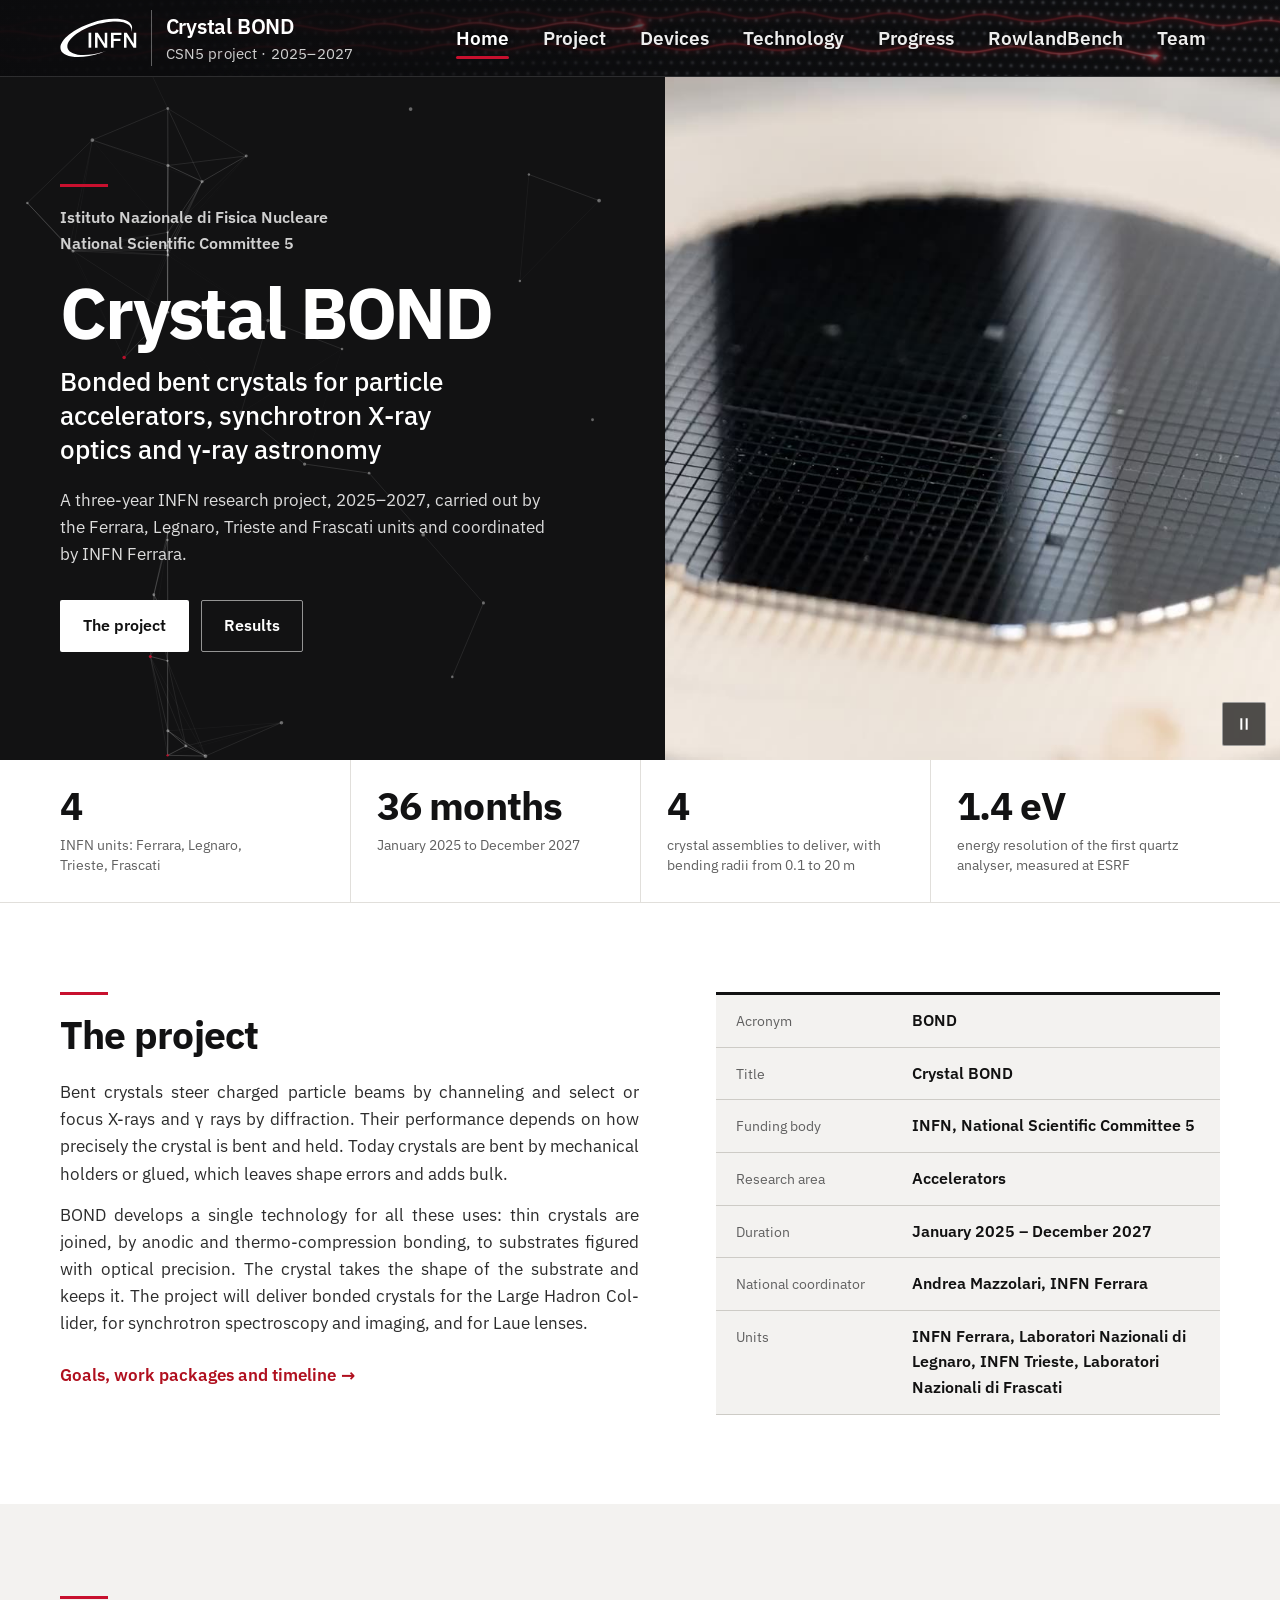
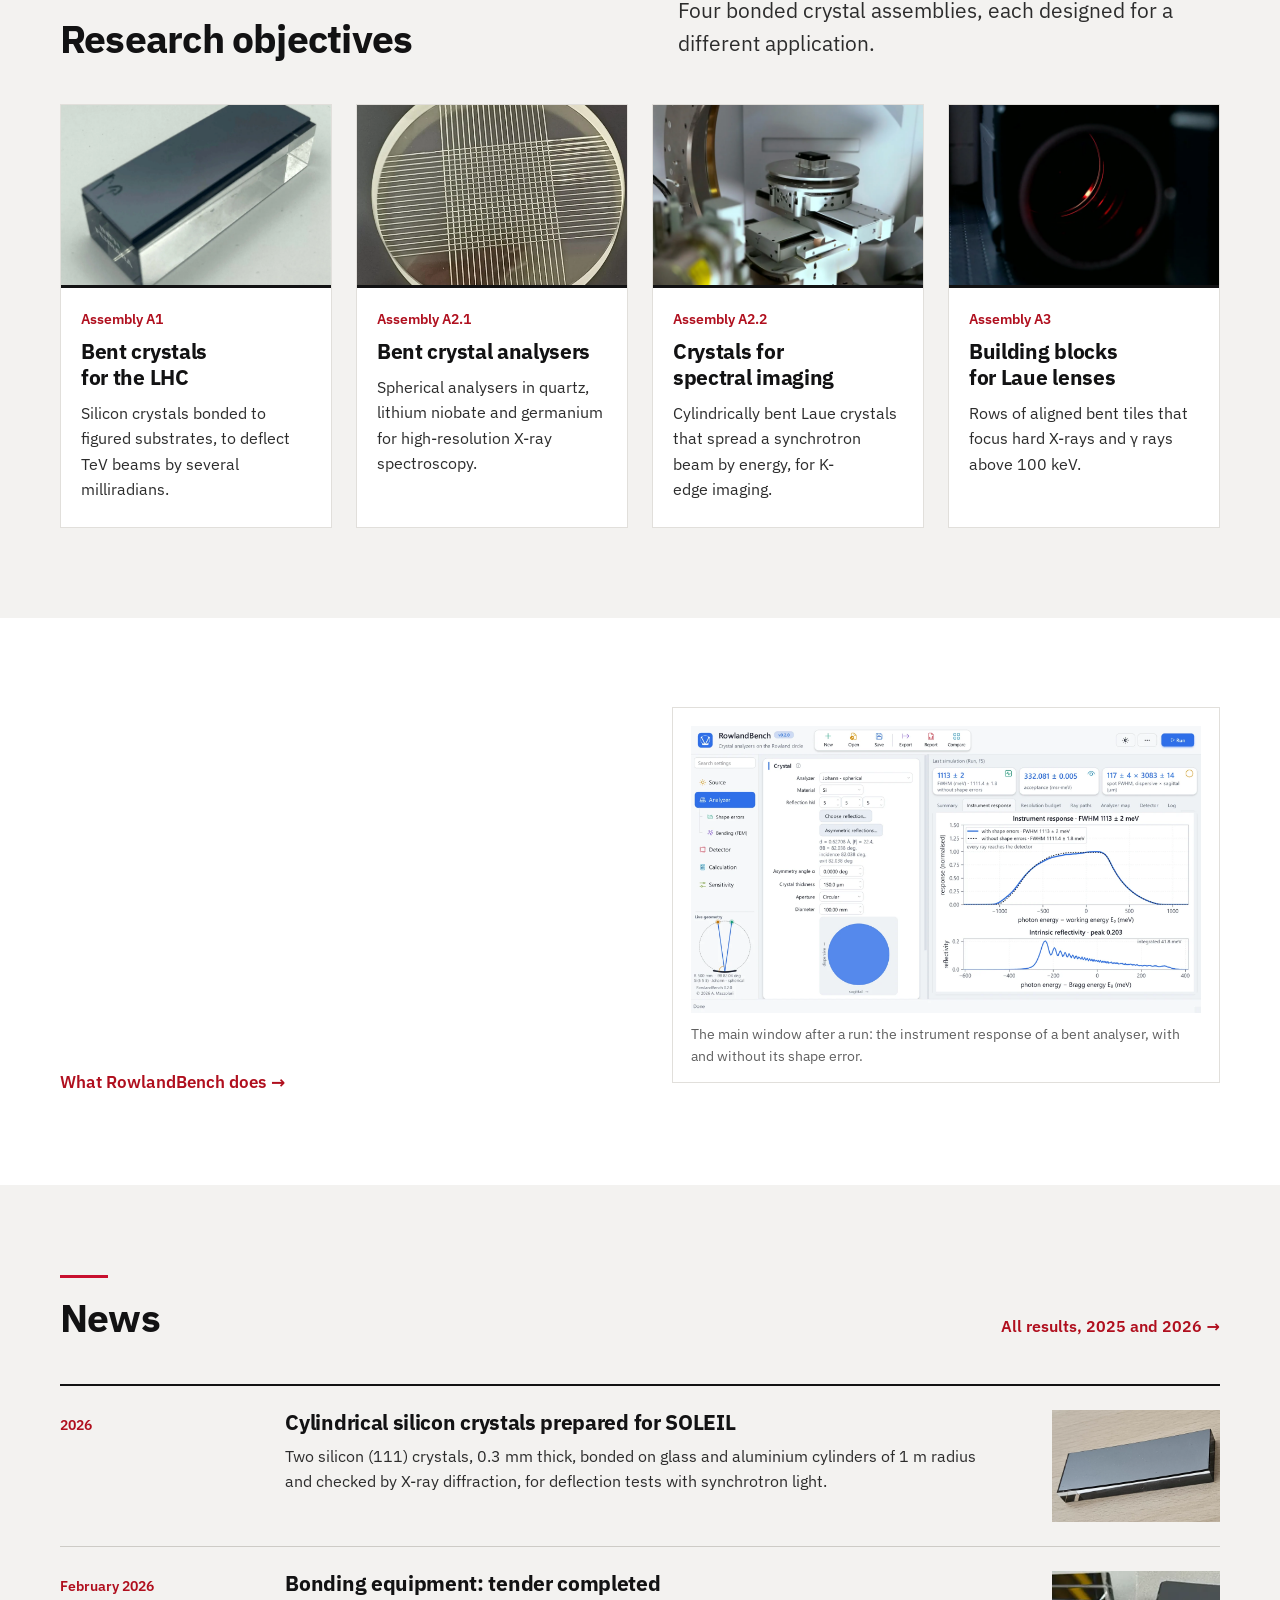
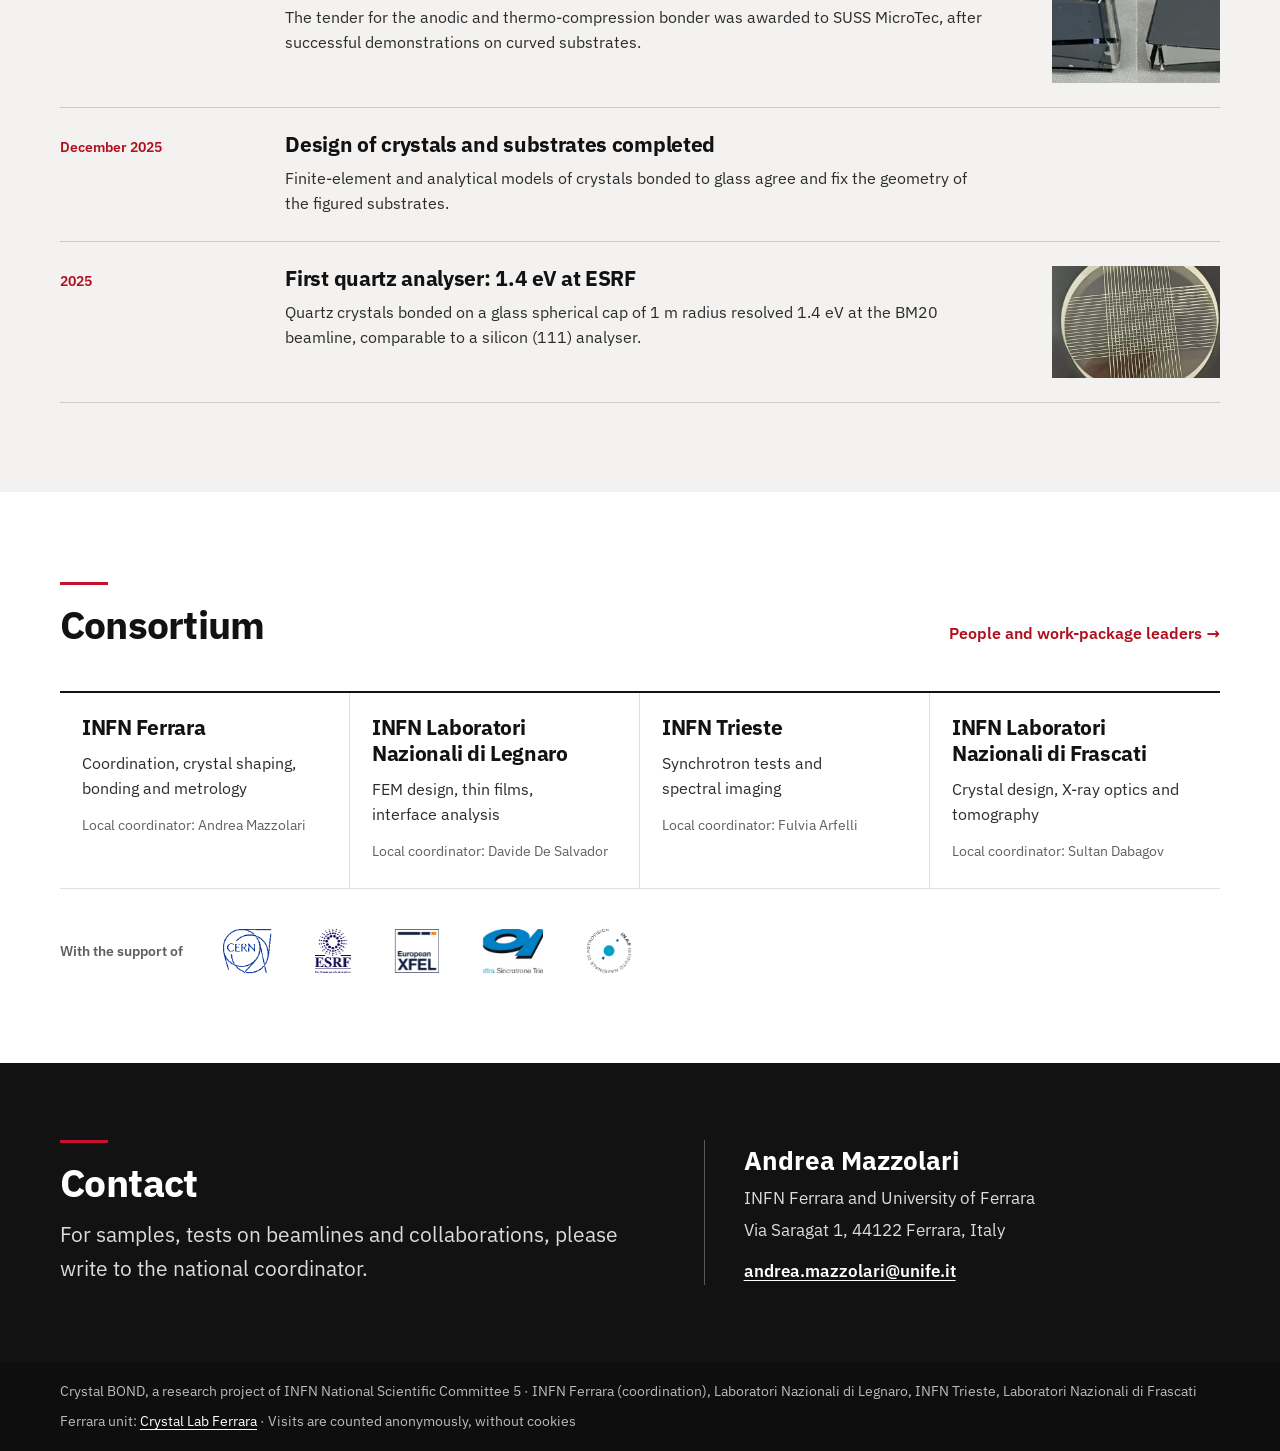
==== index.html @ f1a2ca69 "RowlandBench in the menu, a section on the home page and the measurement modes on its page The page " ====
<!doctype html>
<html lang="en" class="no-js" data-counter="https://bond-counter.bond-counter.workers.dev">
<head>
<meta charset="utf-8">
<script>document.documentElement.classList.replace('no-js', 'js');</script>
<meta name="viewport" content="width=device-width, initial-scale=1, viewport-fit=cover">
<title>Crystal BOND · INFN research project on bonded bent crystals</title>
<meta name="description" content="BOND is a research project of INFN National Scientific Committee 5 (2025–2027) on bent crystals bonded to figured substrates, for the LHC, X-ray spectroscopy and imaging, and Laue lenses.">
<meta name="theme-color" content="#0e0e0f">
<link rel="icon" href="img/logo.svg" type="image/svg+xml">
<link rel="preload" href="fonts/ibm-plex-sans-latin.woff2" as="font" type="font/woff2" crossorigin>
<link rel="stylesheet" href="base.css?v=a91cfbdd">
<link rel="stylesheet" href="bond.css?v=c9756dfd">
<meta property="og:type" content="website">
<meta property="og:site_name" content="Crystal BOND">
<meta property="og:title" content="Crystal BOND · INFN research project on bonded bent crystals">
<meta property="og:description" content="BOND is a research project of INFN National Scientific Committee 5 (2025–2027) on bent crystals bonded to figured substrates, for the LHC, X-ray spectroscopy and imaging, and Laue lenses.">
</head>
<body class="home">
<a class="skip" href="#main">Skip to content</a>
<header class="nav">
  <div class="wrap nav-in">
    <a class="brand" href="./"><img src="img/logos/infn-white.svg" alt="INFN" width="65" height="34"><span>Crystal BOND<small>CSN5 project · 2025–2027</small></span></a>
    <button class="menu-btn" type="button" aria-expanded="false" aria-controls="menu" aria-label="Menu"><svg viewBox="0 0 24 24" aria-hidden="true"><path d="M3 6h18M3 12h18M3 18h18" stroke="currentColor" stroke-width="2" stroke-linecap="round"/></svg></button>
    <nav class="nav-main" aria-label="Main">
      <ul class="nav-links" id="menu">
        <li><a href="./" aria-current="page">Home</a></li>
        <li><a href="project.html">Project</a></li>
        <li><a href="devices.html">Devices</a></li>
        <li><a href="technology.html">Technology</a></li>
        <li><a href="progress.html">Progress</a></li>
        <li><a href="rowlandbench.html">RowlandBench</a></li>
        <li><a href="team.html">Team</a></li>
      </ul>
    </nav>
  </div>
</header>
<main id="main">

<section class="i-hero on-dark" aria-label="Crystal BOND">
  <div class="i-hero-text">
    <p class="kicker rise"><span>Istituto Nazionale di Fisica Nucleare</span> <span>National Scientific Committee 5</span></p>
    <h1 class="rise d1">Crystal BOND</h1>
    <p class="i-sub rise d1">Bonded bent crystals for particle accelerators, synchrotron <span class="nw">X-ray</span> optics and γ-ray astronomy</p>
    <p class="i-lead rise d2">A three-year INFN research project, 2025–2027, carried out by the Ferrara, Legnaro, Trieste and Frascati units and coordinated by INFN Ferrara.</p>
    <div class="actions rise d3"><a class="btn btn-white" href="project.html">The project</a><a class="btn btn-ghost" href="progress.html">Results</a></div>
  </div>
  <div class="i-hero-photo"><video muted loop playsinline preload="none" poster="img/video/hero.jpg?v=df457d3f" aria-label="The Ferrara laboratory: a diced silicon wafer, the dicing room, a wafer on its frame, the first quartz analyser, a silicon crystal bonded on glass"><source src="img/video/hero.mp4?v=df457d3f" type="video/mp4"></video></div>
</section>
<section class="ticker" aria-label="BOND in figures">
  <div class="wrap">
    <ul>
      <li><b>4</b><span>INFN units: Ferrara, Legnaro, Trieste, Frascati</span></li>
      <li><b>36 months</b><span>January 2025 to December 2027</span></li>
      <li><b>4</b><span>crystal assemblies to deliver, with bending radii from 0.1 to 20 m</span></li>
      <li><b>1.4 eV</b><span>energy resolution of the first quartz analyser, measured at ESRF</span></li>
    </ul>
  </div>
</section>

<section class="sec white">
  <div class="wrap about">
    <div class="just">
      <h2 class="h2 ruled">The project</h2>
      <p>Bent crys­tals steer charged par­ti­cle beams by channel­ing and select or focus X-rays and γ rays by diffrac­tion. Their performance depends on how precisely the crystal is bent and held. Today crys­tals are bent by me­chan­i­cal holders or glued, which leaves shape errors and adds bulk.</p>
      <p>BOND de­vel­ops a single technology for all these uses: thin crys­tals are joined, by anodic and thermo-compres­sion bonding, to sub­strates figured with optical preci­sion. The crystal takes the shape of the sub­strate and keeps it. The project will deliver bonded crys­tals for the Large Hadron Col­lid­er, for syn­chro­tron spec­tros­co­py and imaging, and for Laue lenses.</p>
      <p class="about-more"><a class="arrow" href="project.html">Goals, work packages and timeline</a></p>
    </div>
    <dl class="factsheet" aria-label="Project data">
      <dt>Acronym</dt><dd>BOND</dd>
      <dt>Title</dt><dd>Crystal BOND</dd>
      <dt>Funding body</dt><dd>INFN, National Scientific Committee 5</dd>
      <dt>Research area</dt><dd>Accelerators</dd>
      <dt>Duration</dt><dd>January 2025 – December 2027</dd>
      <dt>National coordinator</dt><dd>Andrea Mazzolari, INFN Ferrara</dd>
      <dt>Units</dt><dd>INFN Ferrara, Laboratori Nazionali di Legnaro, INFN Trieste, Laboratori Nazionali di Frascati</dd>
    </dl>
  </div>
</section>

<section class="sec">
  <div class="wrap">
    <div class="sec-head">
      <h2 class="h2 ruled">Research objectives</h2>
      <p>Four bonded crystal assemblies, each designed for a different application.</p>
    </div>
    <div class="objs">
      <article class="obj"><picture><source srcset="img/photos/abc-cern.webp" type="image/webp"><img src="img/photos/abc-cern.jpg" alt="" loading="lazy"></picture><div class="obj-body"><p class="obj-code">Assembly A1</p><h3><a href="devices.html#steer">Bent crystals for the LHC</a></h3><p>Silicon crystals bonded to figured substrates, to deflect TeV beams by several milliradians.</p></div></article>
      <article class="obj"><picture><source srcset="img/photos/quartz-analyser.webp" type="image/webp"><img src="img/photos/quartz-analyser.jpg" alt="" loading="lazy"></picture><div class="obj-body"><p class="obj-code">Assembly A2.1</p><h3><a href="devices.html#analyse">Bent crystal analysers</a></h3><p>Spherical analysers in quartz, lithium niobate and germanium for high-resolution X-ray spectroscopy.</p></div></article>
      <article class="obj"><picture><source srcset="img/photos/xrd-stage.webp" type="image/webp"><img src="img/photos/xrd-stage.jpg" alt="" loading="lazy"></picture><div class="obj-body"><p class="obj-code">Assembly A2.2</p><h3><a href="devices.html#image">Crystals for spectral imaging</a></h3><p>Cylindrically bent Laue crystals that spread a synchrotron beam by energy, for K-edge imaging.</p></div></article>
      <article class="obj"><picture><source srcset="img/photos/interf-lens.webp" type="image/webp"><img src="img/photos/interf-lens.jpg" alt="" loading="lazy"></picture><div class="obj-body"><p class="obj-code">Assembly A3</p><h3><a href="devices.html#focus">Building blocks for Laue lenses</a></h3><p>Rows of aligned bent tiles that focus hard X-rays and γ rays above 100 keV.</p></div></article>
    </div>
  </div>
</section>

<section class="sec white" aria-label="RowlandBench">
  <div class="wrap split">
    <div class="just">
      <h2 class="h2 ruled">RowlandBench</h2>
      <p>The analysers of BOND are de­signed with RowlandBench, a desktop program written in Ferrara for <span class="nw">X-ray</span> spec­trom­e­ters based on bent crys­tals. It traces rays from the source to the de­tec­tor and combines them with the <b>Takagi–Taupin re­flec­tiv­i­ty</b> of the bent crystal, the <b>strain</b> left by bending and the <b>shape errors</b> of the bonded crystal.</p>
      <p>For each design it gives the energy resolu­tion with a budget of the contribu­tions and the fabrica­tion tolerances, for emis­sion, absorp­tion and res­o­nant in­elas­tic scatter­ing. The program runs on Windows and is free for universities and public research institu­tions.</p>
      <p class="about-more"><a class="arrow" href="rowlandbench.html">What RowlandBench does</a></p>
    </div>
    <figure class="figcard"><a href="rowlandbench.html"><img src="img/fig/rb-window.webp" alt="Main window of RowlandBench: settings on the left, instrument response and reflectivity curve on the right" loading="lazy"></a><figcaption>The main window after a run: the instrument response of a bent analyser, with and without its shape error.</figcaption></figure>
  </div>
</section>

<section class="sec">
  <div class="wrap">
    <div class="sec-head">
      <h2 class="h2 ruled">News</h2>
      <p><a class="arrow" href="progress.html">All results, 2025 and 2026</a></p>
    </div>
    <ol class="news-list">
      <li><p class="news-date">2026</p><div><h3><a href="progress.html">Cylindrical silicon crystals prepared for SOLEIL</a></h3><p>Two silicon (111) crystals, 0.3 mm thick, bonded on glass and aluminium cylinders of 1 m radius and checked by X-ray diffraction, for deflection tests with synchrotron light.</p></div><picture><source srcset="img/photos/si111-glass-r1m.webp" type="image/webp"><img src="img/photos/si111-glass-r1m.jpg" alt="A silicon (111) crystal bonded on a cylindrical glass substrate of 1 m radius" loading="lazy"></picture></li>
      <li><p class="news-date">February 2026</p><div><h3><a href="progress.html">Bonding equipment: tender completed</a></h3><p>The tender for the anodic and thermo-compression bonder was awarded to SUSS MicroTec, after successful demonstrations on curved substrates.</p></div><picture><source srcset="img/photos/demo-bonded.webp" type="image/webp"><img src="img/photos/demo-bonded.jpg" alt="A silicon crystal bonded to a cylindrical glass substrate in a maker demonstration" loading="lazy"></picture></li>
      <li><p class="news-date">December 2025</p><div><h3><a href="progress.html">Design of crystals and substrates completed</a></h3><p>Finite-element and analytical models of crystals bonded to glass agree and fix the geometry of the figured substrates.</p></div><span></span></li>
      <li><p class="news-date">2025</p><div><h3><a href="progress.html">First quartz analyser: 1.4 eV at ESRF</a></h3><p>Quartz crystals bonded on a glass spherical cap of 1 m radius resolved 1.4 eV at the BM20 beamline, comparable to a silicon (111) analyser.</p></div><picture><source srcset="img/photos/quartz-analyser.webp" type="image/webp"><img src="img/photos/quartz-analyser.jpg" alt="Quartz crystals bonded on a glass spherical cap of 1 m radius" loading="lazy"></picture></li>
    </ol>
  </div>
</section>

<section class="sec white">
  <div class="wrap">
    <div class="sec-head">
      <h2 class="h2 ruled">Consortium</h2>
      <p><a class="arrow" href="team.html">People and work-package leaders</a></p>
    </div>
    <ul class="consortium">
      <li><h3>INFN Ferrara</h3><p class="c-role">Coordination, crystal shaping, bonding and metrology</p><p class="c-lead">Local coordinator: Andrea Mazzolari</p></li>
      <li><h3>INFN Laboratori Nazionali di Legnaro</h3><p class="c-role">FEM design, thin films, interface analysis</p><p class="c-lead">Local coordinator: Davide De Salvador</p></li>
      <li><h3>INFN Trieste</h3><p class="c-role">Synchrotron tests and spectral imaging</p><p class="c-lead">Local coordinator: Fulvia Arfelli</p></li>
      <li><h3>INFN Laboratori Nazionali di Frascati</h3><p class="c-role">Crystal design, X-ray optics and tomography</p><p class="c-lead">Local coordinator: Sultan Dabagov</p></li>
    </ul>
    <div class="logo-strip">
      <p>With the support of</p>
      <ul><li><img src="img/logos/cern.png" alt="CERN" loading="lazy"></li><li><img src="img/logos/esrf.png" alt="ESRF" loading="lazy"></li><li><img src="img/logos/xfel.png" alt="European XFEL" loading="lazy"></li><li><img src="img/logos/elettra.jpg" alt="Elettra Sincrotrone Trieste" loading="lazy"></li><li><img src="img/logos/inaf.png" alt="INAF" loading="lazy"></li></ul>
    </div>
  </div>
</section>

<section class="contact on-dark">
  <div class="wrap contact-in">
    <div>
      <h2>Contact</h2>
      <p>For samples, tests on beamlines and collaborations, please write to the national coordinator.</p>
    </div>
    <address>
      <b>Andrea Mazzolari</b>
      <span>INFN Ferrara and University of Ferrara</span>
      <span>Via Saragat 1, 44122 Ferrara, Italy</span>
      <a href="mailto:andrea.mazzolari@unife.it">andrea.mazzolari@unife.it</a>
    </address>
  </div>
</section>
</main>
<footer class="footer">
  <div class="wrap">
    <div class="foot-top">
      <div>
        <p class="foot-lead">Samples, tests, collaborations: write to the project coordinator.</p>
        <a class="mail" href="mailto:andrea.mazzolari@unife.it">andrea.mazzolari@unife.it</a>
      </div>
      <div class="foot-logos">
        <img src="img/logos/infn.svg" alt="INFN" width="107" height="56" loading="lazy">
      </div>
    </div>
  </div>
  <div class="foot-bar">
    <div class="wrap foot-bottom">
      <p>Crystal BOND, a research project of INFN National Scientific Committee 5 · INFN Ferrara (coordination), Laboratori Nazionali di Legnaro, INFN Trieste, Laboratori Nazionali di Frascati</p>
      <p>Ferrara unit: <a href="https://crystalab.unife.it/">Crystal Lab Ferrara</a> · Visits are counted anonymously, without cookies</p>
    </div>
  </div>
</footer>
<script src="bond.js?v=73d1dc19" defer onerror="document.documentElement.classList.replace('js', 'no-js')"></script>
</body>
</html>
---- base.css ----
/* IBM Plex Sans, served from this site (SIL Open Font License). One variable file per script covers weights 400-700; italic is used at 400 only. */
@font-face { font-family: 'IBM Plex Sans'; font-style: normal; font-weight: 400 700; font-display: swap; src: url(fonts/ibm-plex-sans-greek.woff2) format('woff2'); unicode-range: U+0370-0377, U+037A-037F, U+0384-038A, U+038C, U+038E-03A1, U+03A3-03FF; }
@font-face { font-family: 'IBM Plex Sans'; font-style: italic; font-weight: 400; font-display: swap; src: url(fonts/ibm-plex-sans-italic-greek.woff2) format('woff2'); unicode-range: U+0370-0377, U+037A-037F, U+0384-038A, U+038C, U+038E-03A1, U+03A3-03FF; }
@font-face { font-family: 'IBM Plex Sans'; font-style: normal; font-weight: 400 700; font-display: swap; src: url(fonts/ibm-plex-sans-latin-ext.woff2) format('woff2'); unicode-range: U+0100-02BA, U+02BD-02C5, U+02C7-02CC, U+02CE-02D7, U+02DD-02FF, U+0304, U+0308, U+0329, U+1D00-1DBF, U+1E00-1E9F, U+1EF2-1EFF, U+2020, U+20A0-20AB, U+20AD-20C4, U+2113, U+2C60-2C7F, U+A720-A7FF; }
@font-face { font-family: 'IBM Plex Sans'; font-style: italic; font-weight: 400; font-display: swap; src: url(fonts/ibm-plex-sans-italic-latin-ext.woff2) format('woff2'); unicode-range: U+0100-02BA, U+02BD-02C5, U+02C7-02CC, U+02CE-02D7, U+02DD-02FF, U+0304, U+0308, U+0329, U+1D00-1DBF, U+1E00-1E9F, U+1EF2-1EFF, U+2020, U+20A0-20AB, U+20AD-20C4, U+2113, U+2C60-2C7F, U+A720-A7FF; }
@font-face { font-family: 'IBM Plex Sans'; font-style: normal; font-weight: 400 700; font-display: swap; src: url(fonts/ibm-plex-sans-latin.woff2) format('woff2'); unicode-range: U+0000-00FF, U+0131, U+0152-0153, U+02BB-02BC, U+02C6, U+02DA, U+02DC, U+0304, U+0308, U+0329, U+2000-206F, U+20AC, U+2122, U+2191, U+2193, U+2212, U+2215, U+FEFF, U+FFFD; }
@font-face { font-family: 'IBM Plex Sans'; font-style: italic; font-weight: 400; font-display: swap; src: url(fonts/ibm-plex-sans-italic-latin.woff2) format('woff2'); unicode-range: U+0000-00FF, U+0131, U+0152-0153, U+02BB-02BC, U+02C6, U+02DA, U+02DC, U+0304, U+0308, U+0329, U+2000-206F, U+20AC, U+2122, U+2191, U+2193, U+2212, U+2215, U+FEFF, U+FFFD; }

/* Crystal BOND: base layer. Same header and type as the Crystal Lab Ferrara site (the Ferrara unit), its own palette:
   institutional: black bands and headings, one red for links, rules and outgoing rays, warm light greys (the token names --navy and --gold are kept from the first palette). Page components live in bond.css. */
:root {
  --ground: #f3f2f0;
  --surface: #ffffff;
  --tint: #e9e8e5;
  --ink: #111111;
  --ink-2: #2c2c2c;
  --muted: #606060;
  --line: #e1dfdb;
  --line-2: #cdcbc6;
  --accent: #b00f1e;
  --accent-2: #7d0a15;
  --accent-soft: #f0a3aa;
  --beam: #c8102e;
  --copper: #b00f1e;
  --band: #0e0e0f;
  --navy: #121213;
  --gold: #c8102e;
  --on-dark: #d0d0d0;
  --on-dark-2: #dcdcdc;
  /* diagrams: incoming and outgoing rays, crystal fills (flat and in the isometric views), silicon, energies low to high */
  --fig-1: #1c1c1c;
  --fig-2: #c8102e;
  --xtal-fill: #e6e6e4;
  --xtal-soft: #ececea;
  --xtal-line: #b9b9b6;
  --xtal-1: #5c5f64;
  --xtal-2: #2d2f32;
  --xtal-3: #44464a;
  --si: #b7babf;
  --e0: #e0182f; --e1: #a81426; --e2: #74101c; --e3: #400c12; --e4: #141414;

  --font: 'IBM Plex Sans', system-ui, -apple-system, 'Segoe UI', Roboto, Arial, sans-serif;
  --fs-display: clamp(2.5rem, 1.6rem + 3.6vw, 4.6rem);
  --fs-h1: clamp(2.1rem, 1.5rem + 2.2vw, 3.4rem);
  --fs-h2: clamp(1.75rem, 1.4rem + 1.3vw, 2.5rem);
  --fs-h3: clamp(1.3rem, 1.15rem + 0.6vw, 1.65rem);
  --fs-lead: clamp(1.12rem, 1.05rem + 0.35vw, 1.3rem);
  --fs-body: 1.0625rem;
  --fs-ui: 1rem;
  --fs-small: 0.875rem;
  --fs-tiny: 0.8125rem;

  --wrap: 1200px;
  --gutter: max(20px, env(safe-area-inset-left, 0px));
  --gutter-r: max(20px, env(safe-area-inset-right, 0px));
  --nav-h: 68px;
  --radius: 4px;
  --radius-l: 4px;
  color-scheme: light;
}
* { box-sizing: border-box; }
html { scroll-behavior: smooth; scroll-padding-top: calc(var(--nav-h) + 16px); }
body {
  margin: 0;
  background: var(--ground);
  color: var(--ink);
  font-family: var(--font);
  font-size: var(--fs-body);
  line-height: 1.6;
  -webkit-font-smoothing: antialiased;
  text-rendering: optimizeLegibility;
}
[hidden] { display: none !important; }
img { max-width: 100%; display: block; }
picture { display: contents; }
/* with the picture box gone, its <source> would become a grid item of its own and push the photo into the next cell */
picture > source { display: none; }
a { color: var(--accent); text-decoration-thickness: 1px; text-underline-offset: 3px; }
a:hover { text-decoration-thickness: 2px; }
:focus-visible { outline: 3px solid var(--accent); outline-offset: 3px; border-radius: 2px; }
.on-dark :focus-visible, .foot-bar :focus-visible { outline-color: var(--accent-soft); }
h1, h2, h3, h4 { line-height: 1.12; letter-spacing: -0.015em; text-wrap: balance; margin: 0; font-weight: 700; }
p { margin: 0; text-wrap: pretty; }
.wrap { max-width: var(--wrap); margin: 0 auto; padding-left: var(--gutter); padding-right: var(--gutter-r); }
p, li, dd, figcaption { text-wrap: pretty; }
.skip { position: absolute; left: -999px; top: 0; background: var(--surface); padding: 10px 14px; z-index: 100; }
.skip:focus { left: 12px; top: 12px; }

/* ---------- navigation ---------- */
body::before { content: ""; position: fixed; inset: 0 0 auto; height: env(safe-area-inset-top, 0px); z-index: 60; background: var(--surface); }
.nav {
  position: fixed; top: env(safe-area-inset-top, 0px); left: 0; right: 0; z-index: 50;
  /* white glass: the photo behind is flattened and lifted before the white veil, so dark photos don't turn it grey */
  background: rgba(255, 255, 255, 0.7);
  -webkit-backdrop-filter: blur(20px) saturate(1.3) contrast(0.45) brightness(1.6);
  backdrop-filter: blur(20px) saturate(1.3) contrast(0.45) brightness(1.6);
  border-bottom: 1px solid rgba(255, 255, 255, 0.6);
  transition: background .35s ease, box-shadow .35s ease, border-color .35s ease;
}
.nav.solid { background: var(--surface); border-bottom-color: var(--line); box-shadow: 0 6px 24px rgba(13, 17, 23, 0.06); -webkit-backdrop-filter: none; backdrop-filter: none; }
.nav-in { height: var(--nav-h); display: flex; align-items: center; gap: 24px; }
.brand { display: flex; align-items: center; gap: 12px; color: var(--ink); text-decoration: none; font-weight: 600; font-size: var(--fs-body); letter-spacing: -0.01em; white-space: nowrap; }
.brand img { width: 34px; height: auto; }
.brand small { display: block; font-weight: 400; font-size: var(--fs-small); color: var(--muted); letter-spacing: 0.01em; margin-top: -3px; }
.nav-main { margin-left: auto; }
.nav-links { display: flex; align-items: center; gap: 4px; list-style: none; padding: 0; margin-block: 0; }
.nav-links a { display: block; padding: 8px 12px; color: var(--ink-2); text-decoration: none; font-size: var(--fs-ui); font-weight: 500; position: relative; border-radius: 4px; }
.nav-links a:hover { color: var(--ink); background: rgba(13, 17, 23, 0.05); }
.nav-links a[aria-current="page"] { color: var(--ink); }
.nav-links a[aria-current="page"]::after { content: ""; position: absolute; left: 12px; right: 12px; bottom: 3px; height: 2px; background: var(--beam); border-radius: 2px; }
.menu-btn { display: none; margin-left: auto; background: none; border: 0; padding: 10px; cursor: pointer; color: var(--ink); }
.menu-btn svg { width: 26px; height: 26px; pointer-events: none; }
@media (max-width: 70em) {
  .nav-main { margin-left: 0; } .menu-btn { order: 2; margin-right: -10px; }
  .menu-btn { display: block; }
  .nav-links { position: absolute; top: var(--nav-h); left: 0; right: 0; flex-direction: column; align-items: stretch; gap: 0;
    background: var(--surface); border-bottom: 1px solid var(--line); padding: 8px var(--gutter-r) 16px var(--gutter); display: none; box-shadow: 0 16px 30px rgba(13,17,23,.08);
    max-height: calc(100vh - var(--nav-h) - env(safe-area-inset-top, 0px)); max-height: calc(100dvh - var(--nav-h) - env(safe-area-inset-top, 0px)); overflow-y: auto; overscroll-behavior: contain; }
  /* without JavaScript: the links sit in the page under the name, as a wrapped row that scrolls away */
  .no-js .nav { position: relative; background: var(--surface); }
  .no-js .nav-in { height: auto; flex-wrap: wrap; padding-block: 10px; }
  .no-js .nav-main { flex-basis: 100%; }
  .no-js .nav-links { display: flex; position: static; flex-direction: row; flex-wrap: wrap; padding: 0; max-height: none; box-shadow: none; border: 0; background: none; }
  .no-js .nav-links a { padding: 6px 12px 6px 0; border: 0; font-size: var(--fs-ui); }
  .no-js .menu-btn { display: none; }
  .nav.open .nav-links { display: flex; }
  .nav.open { background: var(--surface); }
  .nav-links a { padding: 14px 4px; font-size: var(--fs-body); border-bottom: 1px solid var(--line); border-radius: 0; }
  .nav-links a[aria-current="page"]::after { left: 4px; right: auto; width: 28px; bottom: 8px; }
}


/* ---------- footer ---------- */
.footer { background: var(--surface); color: var(--muted); border-top: 1px solid var(--line); }
.footer > .wrap { padding-block: clamp(32px, 4vw, 48px) clamp(28px, 3.5vw, 40px); }
/* the last section before the footer needs less air below it */
main > .section:last-child { padding-bottom: clamp(40px, 5vw, 64px); }
.foot-top { display: flex; flex-wrap: wrap; justify-content: space-between; gap: 32px; align-items: flex-end; }
.foot-lead { color: var(--ink-2); font-size: var(--fs-lead); margin-bottom: 6px; }
.footer .mail { font-size: var(--fs-h3); font-weight: 600; color: var(--ink); text-decoration: none; letter-spacing: -0.02em; overflow-wrap: anywhere; }
.footer .mail:hover { color: var(--accent); }
.foot-logos { display: flex; gap: 28px; align-items: center; }
.foot-logos img { height: 56px; width: auto; }
/* address and policy links sit in a dark bar across the full width */
.foot-bar { background: var(--band); color: rgba(255,255,255,.72); }
.foot-bottom { padding-block: 18px max(18px, env(safe-area-inset-bottom, 0px)); display: flex; flex-wrap: wrap; gap: 8px 28px; justify-content: space-between; align-items: center; font-size: var(--fs-small); }
.footer a { color: var(--ink-2); }
.foot-bar a { color: #fff; }

/* ---------- motion ---------- */
.rise { animation: rise .8s cubic-bezier(.2,.7,.2,1) both; }
.rise.d1 { animation-delay: .08s; } .rise.d2 { animation-delay: .16s; } .rise.d3 { animation-delay: .24s; }
@keyframes rise { from { opacity: 0; transform: translateY(18px); } to { opacity: 1; transform: none; } }
/* entrances (bond.js marks the parts with "reveal"): until it has, the sections under the header wait unseen, so the
   finished page never flashes first; if the script never gets there they show by themselves after three seconds */
.js body:not(.rv-on) main > :not(.i-hero):not(.p-head) { opacity: 0; animation: unhide .01s 3s forwards; }
@keyframes unhide { to { opacity: 1; } }
.js .reveal { opacity: 0; transform: translateY(18px); transition: opacity .7s ease, transform .7s cubic-bezier(.2,.7,.2,1); }
.js .reveal.in { opacity: 1; transform: none; }
@media (prefers-reduced-motion: reduce) {
  *, *::before, *::after { animation: none !important; transition: none !important; scroll-behavior: auto !important; }
  .js .reveal, .js body:not(.rv-on) main > :not(.i-hero):not(.p-head) { opacity: 1; transform: none; }
}
@media print {
  .js .reveal, .js body:not(.rv-on) main > :not(.i-hero):not(.p-head) { opacity: 1; transform: none; animation: none; }
}

/* ---------- diagrams (shared with src/figures.js) ---------- */
.fig { display: block; width: 100%; height: auto; font-family: var(--font); }
.fig .plane { fill: none; stroke: #8e9aab; stroke-width: 1.3; }
.fig .body { fill: var(--ground); stroke: var(--line); }
.fig .xtal-fill { fill: var(--xtal-fill); stroke: var(--fig-1); }
.fig .ray, .fig .ray2, .fig .photon { fill: none; stroke-width: 2.4; stroke-linecap: round; stroke-linejoin: round; }
.fig .ray { stroke: var(--fig-1); }
.fig .ray2 { stroke: var(--fig-2); }
.fig .photon { stroke: #6b7686; stroke-width: 1.6; }
.fig .ref { fill: none; stroke: var(--muted); stroke-width: 1; stroke-dasharray: 4 4; }
.fig .dim { stroke: var(--muted); stroke-width: 1; }
.fig .tip { fill: var(--fig-1); }
.fig .tip2 { fill: var(--fig-2); }
.fig .block { fill: var(--ground); stroke: #aab4c2; }
.fig .block.xtal { fill: var(--xtal-soft); }
.fig .atom { fill: #7d899a; }
.fig .tile { fill: var(--fig-1); }
.fig .det, .fig .sample { fill: var(--ink-2); }
.fig .lbl { fill: var(--ink-2); font-size: 16px; }
.fig .note { fill: var(--muted); font-size: 14px; }
.fig .strong { fill: var(--ink); font-weight: 600; }
.fig .blue { fill: var(--fig-1); font-weight: 600; }
.fig .orange { fill: var(--copper); font-weight: 600; }
.fig .sub { font-size: 12px; }
.fig .axis { stroke: var(--ink-2); stroke-width: 1.4; }
.fig .curve { fill: none; stroke: var(--ink-2); stroke-width: 2; }
.fig .kid { fill: none; stroke: var(--fig-1); stroke-width: 1.6; }
.fig .pol { fill: none; stroke: var(--fig-1); stroke-width: 2; }
.fig .xtal-line { fill: none; stroke: var(--xtal-line); stroke-width: 9; }
.fig .area { stroke: none; opacity: .14; }
.fig .ray-area { fill: var(--fig-1); }
.fig .ray2-area { fill: var(--fig-2); }
/* phones: the diagrams run edge to edge and shrink to about two thirds, so their words grow */
.fig text { paint-order: stroke; stroke: var(--surface); stroke-width: 4px; stroke-linejoin: round; }
@media (forced-colors: active) { .fig text { stroke: none; fill: CanvasText; } }
@media (max-width: 600px) { .line-fig { margin-inline: calc(-1 * var(--gutter)) calc(-1 * var(--gutter-r)); border-radius: 0; border-inline: 0; padding: 12px 8px 10px; } .line-fig figcaption { padding-inline: 12px; }
.fig .lbl { font-size: 20px; } .fig .note { font-size: 18px; } .fig .sub { font-size: 15px; } @media (max-width: 360px) { .line-fig { padding-inline: 2px; } .fig .lbl { font-size: 20.5px; } .fig .note { font-size: 19.5px; } } }
---- bond.css ----
/* Crystal BOND: page components. Base, header and footer are in base.css.
   Institutional: black bands with a photo beside them, white and warm-grey pages, formal headings
   under a short red rule, square corners, no decoration. */

.brand img { width: auto; height: 34px; border-radius: 0; }
.brand > span { border-left: 1px solid var(--line-2); padding-left: 14px; margin-left: 2px; }
.sec { padding-block: clamp(56px, 7vw, 96px); }
.sec.white { background: var(--surface); }
.sec.tint { background: var(--tint); }
.h2 { font-size: var(--fs-h2); color: var(--navy); letter-spacing: -0.02em; }
.ruled::before { content: ""; display: block; width: 48px; height: 3px; background: var(--gold); margin-bottom: 18px; }
.lead { font-size: var(--fs-lead); color: var(--ink-2); }
.sec-head { display: grid; grid-template-columns: minmax(0, 1fr) minmax(0, 1fr); gap: 16px clamp(32px, 6vw, 96px); align-items: end; margin-bottom: clamp(28px, 3.5vw, 44px); }
.sec-head p { color: var(--ink-2); font-size: var(--fs-lead); max-width: 48ch; }
.sec-head p:has(.arrow) { justify-self: end; font-size: var(--fs-ui); }
@media (max-width: 860px) { .sec-head { grid-template-columns: 1fr; } .sec-head p:has(.arrow) { justify-self: start; } }
.arrow { font-weight: 600; text-decoration: none; white-space: nowrap; }
.arrow:hover { text-decoration: underline; }
.nw { white-space: nowrap; }
.just p { text-align: justify; -webkit-hyphens: auto; hyphens: auto; }
@media (max-width: 68.749em) { .just p { text-align: start; } }
.code { display: inline-block; font-size: var(--fs-small); font-weight: 700; letter-spacing: .04em; color: var(--navy); background: none; border: 1px solid var(--line-2); border-radius: 2px; padding: 1px 7px; font-variant-numeric: tabular-nums; }
.btn { display: inline-flex; align-items: center; gap: 10px; padding: 12px 22px; border-radius: 2px; font-weight: 600; font-size: var(--fs-ui); text-decoration: none; transition: background .2s ease, color .2s, border-color .2s; border: 1.5px solid transparent; }
.btn-fill { background: var(--navy); color: #fff; }
.btn-fill:hover { background: var(--accent); }
.btn-line { border-color: var(--line-2); color: var(--ink); }
.btn-line:hover { border-color: var(--navy); color: var(--navy); }
.btn-white { background: #fff; color: var(--navy); }
.btn-white:hover { background: #e6edf5; }
.btn-ghost { color: #fff; border-color: rgba(255,255,255,.55); }
.btn-ghost:hover { background: rgba(255,255,255,.12); }
.actions { display: flex; flex-wrap: wrap; gap: 12px; }

/* ---------- headers: a navy band with the title, a photo beside it; the home one is taller ---------- */
.i-hero, .p-head { display: grid; grid-template-columns: minmax(0, 1.08fr) minmax(0, 1fr); background: var(--navy); color: #fff; }
.i-hero-text, .p-head-text { padding: calc(var(--nav-h) + clamp(40px, 6vw, 88px)) clamp(24px, 4vw, 64px) clamp(44px, 6vw, 84px) max(var(--gutter), calc((100vw - var(--wrap)) / 2 + var(--gutter))); align-self: center; }
.p-head-text { padding-block: calc(var(--nav-h) + clamp(36px, 4.5vw, 64px)) clamp(36px, 4.5vw, 60px); }
.i-hero-photo, .p-head-photo { position: relative; min-height: 320px; }
.i-hero-photo img, .p-head-photo img { position: absolute; inset: 0; width: 100%; height: 100%; object-fit: cover; }
.i-hero { min-height: min(86vh, 760px); position: relative; }
/* the drifting points of the home header (canvas made by bond.js): they fill the black band, behind the text */
.i-hero > .dust { position: absolute; grid-column: 1 / 2; grid-row: 1 / 2; inset: 0; width: 100%; height: 100%; pointer-events: none; }
.i-hero-text { position: relative; }
.kicker { font-size: var(--fs-ui); font-weight: 600; color: var(--on-dark); max-width: 44ch; }
.kicker span { display: block; }
.kicker::before { content: ""; display: block; width: 48px; height: 3px; background: var(--gold); margin-bottom: 18px; }
.i-hero h1 { margin-top: 20px; font-size: var(--fs-display); line-height: 1.02; letter-spacing: -0.03em; }
.i-sub { margin-top: 16px; font-size: var(--fs-h3); line-height: 1.3; font-weight: 500; max-width: 26ch; text-wrap: balance; }
.i-lead { margin-top: 20px; color: var(--on-dark-2); max-width: 50ch; }
.i-hero .actions { margin-top: 32px; }
.p-head h1 { margin-top: 14px; font-size: var(--fs-h1); letter-spacing: -0.025em; }
.p-head h1::before { content: ""; display: block; width: 48px; height: 3px; background: var(--gold); margin-bottom: 18px; }
.p-head-text > p:last-child { margin-top: 16px; font-size: var(--fs-lead); color: var(--on-dark-2); max-width: 50ch; }
.crumbs { font-size: var(--fs-small); color: var(--on-dark); }
.crumbs a { color: var(--on-dark); text-decoration: none; }
.crumbs a:hover { color: #fff; text-decoration: underline; }
@media (max-width: 860px) {
  .i-hero, .p-head { grid-template-columns: 1fr; }
  .i-hero { min-height: 0; }
  .i-hero-text, .p-head-text { padding-right: var(--gutter-r); }
  .i-hero-photo, .p-head-photo { min-height: 0; aspect-ratio: 16 / 9; }
}

/* key figures under the home header */
.ticker { background: var(--surface); border-bottom: 1px solid var(--line); }
.ticker ul { list-style: none; margin: 0; padding: 0; display: grid; grid-template-columns: repeat(4, minmax(0, 1fr)); }
.ticker li { padding: 26px clamp(14px, 2vw, 28px); border-left: 1px solid var(--line); }
.ticker li:first-child { border-left: 0; padding-left: 0; }
.ticker b { display: block; font-size: var(--fs-h2); line-height: 1; letter-spacing: -0.02em; color: var(--navy); font-variant-numeric: tabular-nums; }
.ticker span { display: block; margin-top: 10px; font-size: var(--fs-small); color: var(--muted); line-height: 1.45; }
@media (max-width: 860px) { .ticker ul { grid-template-columns: repeat(2, minmax(0, 1fr)); } .ticker li:nth-child(3) { border-left: 0; padding-left: 0; } .ticker li:nth-child(n+3) { border-top: 1px solid var(--line); } }

/* ---------- home: the project and its data sheet ---------- */
.about { display: grid; grid-template-columns: minmax(0, 1.15fr) minmax(0, 1fr); gap: clamp(32px, 6vw, 88px); align-items: start; }
.about .h2 { margin-bottom: 22px; }
.about p { color: var(--ink-2); }
.about p + p { margin-top: 14px; }
.about .about-more { margin-top: 24px; text-align: start; }
.factsheet { margin: 0; display: grid; grid-template-columns: 11em 1fr; background: var(--ground); border-top: 3px solid var(--navy); font-size: var(--fs-ui); }
.factsheet dt, .factsheet dd { padding: 13px 20px; border-bottom: 1px solid var(--line-2); }
.factsheet dt { color: var(--muted); font-size: var(--fs-small); padding-right: 0; padding-top: 15px; }
.factsheet dd { margin: 0; font-weight: 600; color: var(--ink); }
@media (max-width: 960px) { .about { grid-template-columns: 1fr; } }
@media (max-width: 460px) { .factsheet { grid-template-columns: 1fr; } .factsheet dt { border-bottom: 0; padding-bottom: 0; } .factsheet dd { padding-top: 2px; } }

/* objectives: the four assemblies */
.objs { display: grid; grid-template-columns: repeat(4, minmax(0, 1fr)); gap: 24px; }
.obj { position: relative; background: var(--surface); border: 1px solid var(--line); display: flex; flex-direction: column; }
.obj img { width: 100%; aspect-ratio: 3 / 2; object-fit: cover; }
.obj-body { padding: 20px 20px 24px; border-top: 3px solid var(--navy); flex: 1; }
.obj-code { font-size: var(--fs-small); font-weight: 600; color: var(--copper); }
.obj h3 { margin-top: 8px; font-size: var(--fs-lead); line-height: 1.25; }
.obj h3 a { color: var(--navy); text-decoration: none; }
.obj h3 a::after { content: ""; position: absolute; inset: 0; }
.obj:hover h3 a { text-decoration: underline; }
.obj-body > p:last-child { margin-top: 10px; color: var(--ink-2); font-size: var(--fs-ui); }
@media (max-width: 1000px) { .objs { grid-template-columns: repeat(2, minmax(0, 1fr)); } }
@media (max-width: 560px) { .objs { grid-template-columns: 1fr; } }

/* news */
.news-list { list-style: none; margin: 0; padding: 0; border-top: 2px solid var(--navy); }
.news-list li { display: grid; grid-template-columns: 11em minmax(0, 1fr) 168px; gap: 8px clamp(20px, 3vw, 40px); align-items: start; padding: 24px 0; border-bottom: 1px solid var(--line-2); }
.news-date { font-size: var(--fs-small); font-weight: 600; color: var(--copper); padding-top: 4px; }
.news-list h3 { font-size: var(--fs-lead); line-height: 1.25; }
.news-list h3 a { color: var(--navy); text-decoration: none; }
.news-list h3 a:hover { text-decoration: underline; }
.news-list li > div p { margin-top: 8px; color: var(--ink-2); font-size: var(--fs-ui); max-width: 70ch; }
.news-list img { width: 168px; aspect-ratio: 3 / 2; object-fit: cover; }
@media (max-width: 860px) { .news-list li { grid-template-columns: minmax(0, 1fr) 120px; } .news-date { grid-column: 1 / -1; } .news-list img { width: 120px; } }
@media (max-width: 460px) { .news-list li { grid-template-columns: 1fr; } .news-list img, .news-list li > span { display: none; } }

/* consortium */
.consortium { list-style: none; margin: 0; padding: 0; display: grid; grid-template-columns: repeat(4, minmax(0, 1fr)); border-top: 2px solid var(--navy); background: var(--surface); }
.consortium li { padding: 22px 22px 26px; border-right: 1px solid var(--line); border-bottom: 1px solid var(--line); }
.consortium li:last-child { border-right: 0; }
.consortium h3 { font-size: var(--fs-lead); line-height: 1.25; color: var(--navy); }
.c-role { margin-top: 10px; color: var(--ink-2); font-size: var(--fs-ui); }
.c-lead { margin-top: 12px; color: var(--muted); font-size: var(--fs-small); }
@media (max-width: 1000px) { .consortium { grid-template-columns: repeat(2, minmax(0, 1fr)); } .consortium li:nth-child(2n) { border-right: 0; } }
@media (max-width: 560px) { .consortium { grid-template-columns: 1fr; } .consortium li { border-right: 0; } }
.logo-strip { margin-top: 40px; display: flex; flex-wrap: wrap; align-items: center; gap: 18px 40px; }
.logo-strip p { font-size: var(--fs-small); font-weight: 600; color: var(--muted); }
.logo-strip ul { list-style: none; margin: 0; padding: 0; display: flex; flex-wrap: wrap; align-items: center; gap: 20px 44px; }
.logo-strip img { height: 44px; width: auto; max-width: 150px; object-fit: contain; mix-blend-mode: multiply; }

/* contact band */
.contact { background: var(--navy); color: #fff; }
.contact-in { display: grid; grid-template-columns: minmax(0, 1.1fr) minmax(0, 1fr); gap: clamp(28px, 6vw, 96px); align-items: start; padding-block: clamp(48px, 6vw, 80px); }
.contact h2 { font-size: var(--fs-h2); }
.contact h2::before { content: ""; display: block; width: 48px; height: 3px; background: var(--gold); margin-bottom: 18px; }
.contact p { margin-top: 14px; color: var(--on-dark-2); font-size: var(--fs-lead); max-width: 44ch; }
.contact address { font-style: normal; display: grid; gap: 4px; border-left: 1px solid rgba(255,255,255,.3); padding-left: clamp(20px, 3vw, 40px); }
.contact address b { font-size: var(--fs-h3); }
.contact address span { color: var(--on-dark-2); }
.contact address a { margin-top: 10px; color: #fff; font-weight: 600; overflow-wrap: anywhere; }
@media (max-width: 860px) { .contact-in { grid-template-columns: 1fr; } .contact address { border-left: 0; padding-left: 0; } }

/* ---------- a text beside a figure that stays in view ---------- */
.split { display: grid; grid-template-columns: minmax(0, 1fr) minmax(0, 1fr); gap: clamp(32px, 5vw, 80px); align-items: start; }
.split .h2 { margin-bottom: 24px; }
.split p { color: var(--ink-2); max-width: 58ch; }
.split p + p { margin-top: 14px; }
.split b { color: var(--ink); }
.figcard { margin: 0; background: var(--surface); border: 1px solid var(--line); border-radius: 0; padding: 18px 18px 14px; }
.figcard figcaption { margin-top: 10px; font-size: var(--fs-small); color: var(--muted); }
.figcard img { width: 100%; }
@media (min-width: 961px) { .split .figcard { position: sticky; top: calc(var(--nav-h) + 28px); } }
@media (max-width: 960px) { .split { grid-template-columns: 1fr; } .split .figcard { max-width: 720px; } }
@media (max-width: 600px) { .figcard { margin-inline: calc(-1 * var(--gutter)) calc(-1 * var(--gutter-r)); border-radius: 0; border-inline: 0; padding: 12px 8px 10px; } .figcard figcaption { padding-inline: 12px; } }

/* ---------- tables ---------- */
.table-wrap { overflow-x: auto; }
.spec-table { width: 100%; border-collapse: collapse; font-size: var(--fs-ui); min-width: 760px; border-top: 2px solid var(--navy); }
.spec-table th, .spec-table td { text-align: left; vertical-align: top; padding: 16px 16px 16px 0; border-bottom: 1px solid var(--line-2); }
.spec-table thead th { font-size: var(--fs-small); color: var(--muted); font-weight: 600; padding-block: 12px; }
.spec-table tbody th { font-weight: 700; white-space: nowrap; }
.spec-table tbody th a { text-decoration: none; }

/* ---------- work packages ---------- */
.wps { list-style: none; margin: 0; padding: 0; display: grid; grid-template-columns: repeat(5, minmax(0, 1fr)); gap: 0; border-top: 2px solid var(--navy); }
.wp { padding: 22px 20px 26px 0; border-right: 1px solid var(--line-2); padding-left: 20px; }
.wp:first-child { padding-left: 0; }
.wp:last-child { border-right: 0; }
.wp-n { display: block; font-size: var(--fs-small); font-weight: 700; letter-spacing: .05em; color: var(--copper); }
.wp-n small { font-size: 1em; margin-right: 3px; }
.wp h3 { margin-top: 8px; font-size: var(--fs-lead); color: var(--navy); }
.wp-lead { margin-top: 8px; color: var(--muted); font-size: var(--fs-small); }
.wp ul { margin: 14px 0 0; padding: 0; list-style: none; color: var(--ink-2); font-size: var(--fs-small); }
.wp li { padding-left: 14px; position: relative; }
.wp li::before { content: ""; position: absolute; left: 0; top: .7em; width: 6px; height: 2px; background: var(--copper); }
.wp li + li { margin-top: 6px; }
@media (max-width: 1100px) { .wps { grid-template-columns: repeat(2, minmax(0, 1fr)); } .wp { padding-left: 0; border-right: 0; border-bottom: 1px solid var(--line-2); padding-right: 24px; } }
@media (max-width: 600px) { .wps { grid-template-columns: 1fr; } }

/* ---------- timeline of milestones: 36 months, a now line ---------- */
.gantt { --cols: 36; border-top: 2px solid var(--navy); }
.g-row { display: grid; grid-template-columns: 76px minmax(0, 1.1fr) minmax(0, 1.5fr); gap: 0 20px; align-items: center; padding-block: 12px; border-bottom: 1px solid var(--line-2); }
.g-row.g-head { padding-block: 10px 8px; border-bottom-color: var(--line-2); }
.g-code { font-weight: 700; font-size: var(--fs-small); color: var(--ink-2); font-variant-numeric: tabular-nums; }
.g-what { font-size: var(--fs-ui); line-height: 1.4; }
.g-what small { display: block; margin-top: 3px; color: var(--muted); font-size: var(--fs-small); }
.g-track { position: relative; height: 26px; background: repeating-linear-gradient(90deg, transparent 0 calc(100% / 3 - 1px), var(--line-2) calc(100% / 3 - 1px) calc(100% / 3)); }
.g-track::before { content: ""; position: absolute; left: 0; right: 0; top: 12px; height: 2px; background: var(--line); }
.g-years { display: grid; grid-template-columns: repeat(3, 1fr); font-size: var(--fs-tiny); font-weight: 600; color: var(--muted); letter-spacing: .06em; }
.g-years span { padding-left: 6px; }
.g-mark { position: absolute; top: 5px; width: 16px; height: 16px; margin-left: -8px; border-radius: 50%; border: 2px solid var(--accent); background: var(--surface); }
.g-mark.done { background: var(--accent); }
.g-mark.part { background: linear-gradient(90deg, var(--copper) 50%, var(--surface) 50%); border-color: var(--copper); }
.g-now { position: absolute; top: -4px; bottom: -4px; width: 2px; margin-left: -1px; background: var(--copper); }
.g-head .g-now::after { content: "now"; position: absolute; top: -2px; right: 6px; font-size: var(--fs-tiny); font-weight: 700; color: var(--copper); letter-spacing: .04em; }
.g-head .g-track { background: none; } .g-head .g-track::before { display: none; }
.g-legend { display: flex; flex-wrap: wrap; gap: 8px 22px; margin-top: 18px; font-size: var(--fs-small); color: var(--muted); }
.g-legend span { display: inline-flex; align-items: center; gap: 8px; }
.g-legend .g-mark { position: static; margin: 0; }
@media (max-width: 760px) {
  .g-row { grid-template-columns: 56px minmax(0, 1fr); row-gap: 8px; }
  .g-track, .g-years { grid-column: 1 / -1; }
  .g-head .g-code, .g-head .g-what { display: none; }
}

/* ---------- devices ---------- */
.dev-index { position: sticky; top: calc(var(--nav-h) + env(safe-area-inset-top, 0px)); z-index: 20; background: var(--surface); border-bottom: 1px solid var(--line); }
.dev-tabs { list-style: none; margin: 0; padding: 0; display: flex; gap: 4px 28px; overflow-x: auto; scrollbar-width: none; }
.dev-tabs a { display: flex; align-items: center; gap: 8px; padding: 14px 0; color: var(--ink-2); text-decoration: none; font-weight: 500; white-space: nowrap; border-bottom: 2px solid transparent; }
.dev-tabs a:hover { color: var(--accent); border-bottom-color: var(--accent); }
.dev { scroll-margin-top: calc(var(--nav-h) + 56px); }
.dev-grid { display: grid; grid-template-columns: minmax(0, 0.8fr) minmax(0, 1.4fr); gap: clamp(32px, 5vw, 80px); align-items: start; }
.dev-side { position: sticky; top: calc(var(--nav-h) + 90px); }
.dev-code { font-size: var(--fs-small); font-weight: 600; color: var(--copper); }
.dev-code::before { content: ""; display: block; width: 48px; height: 3px; background: var(--gold); margin-bottom: 16px; }
.dev-side h2 { margin-top: 10px; font-size: var(--fs-h2); color: var(--navy); }
.dev-side .short { margin-top: 12px; color: var(--ink-2); }
.sheet { margin: 26px 0 0; display: grid; grid-template-columns: auto 1fr; border-top: 2px solid var(--navy); font-size: var(--fs-small); }
.sheet dt, .sheet dd { padding: 9px 0; border-bottom: 1px solid var(--line-2); }
.sheet dt { color: var(--muted); padding-right: 18px; }
.sheet dd { margin: 0; font-weight: 600; color: var(--ink); }
.dev-main .figcard { margin-bottom: 28px; }
.dev-main p { color: var(--ink-2); }
.dev-main p + p { margin-top: 14px; }
.dev-main b { color: var(--ink); }
.dev-main .photo { margin: 28px 0 0; }
.dev-main .photo img { width: 100%; aspect-ratio: 16 / 9; object-fit: cover; border-radius: 0; }
.dev-main .photo figcaption { margin-top: 8px; font-size: var(--fs-small); color: var(--muted); }
@media (max-width: 960px) { .dev-grid { grid-template-columns: 1fr; } .dev-side { position: static; } }

/* ---------- technology: six panels ---------- */
.tech { display: grid; grid-template-columns: repeat(2, minmax(0, 1fr)); gap: 28px; }
.tpanel { background: var(--surface); border: 1px solid var(--line); border-radius: 0; overflow: hidden; display: flex; flex-direction: column; scroll-margin-top: calc(var(--nav-h) + 20px); }
.tpanel .media { aspect-ratio: 16 / 10; background: #f1f4f3; display: grid; place-items: center; border-bottom: 1px solid var(--line); overflow: hidden; }
.tpanel .media img { width: 100%; height: 100%; object-fit: cover; }
.tpanel .media.plot img, .tpanel .media.plot svg { object-fit: contain; padding: 14px; background: var(--surface); width: 100%; height: 100%; }
.tpanel .body { padding: 24px 26px 26px; display: flex; flex-direction: column; flex: 1; }
.tpanel h2 { font-size: var(--fs-h3); color: var(--navy); display: flex; align-items: baseline; gap: 12px; }
.tpanel p { margin-top: 12px; color: var(--ink-2); font-size: var(--fs-ui); }
.tpanel .cap { margin-top: 10px; font-size: var(--fs-small); color: var(--muted); }
.tpanel .sheet { margin-top: auto; padding-top: 0; }
.tpanel .sheet-wrap { margin-top: 20px; flex: 1; display: flex; flex-direction: column; justify-content: flex-end; }
.tpanel.wide { grid-column: 1 / -1; }
.tpanel .media.pair { aspect-ratio: auto; grid-template-columns: 1fr 1fr; align-items: center; background: var(--surface); }
.tpanel .media.pair > * { min-width: 0; }
.tpanel.side { flex-direction: row; }
.tpanel.side .media { flex: 1 1 50%; aspect-ratio: auto; border-bottom: 0; border-right: 1px solid var(--line); }
.tpanel.side .body { flex: 1 1 50%; }
@media (max-width: 900px) { .tech { grid-template-columns: 1fr; } .tpanel .media.pair { grid-template-columns: 1fr; } .tpanel.side { flex-direction: column; } .tpanel.side .media { border-right: 0; border-bottom: 1px solid var(--line); } }


/* ---------- progress: a timeline by year ---------- */
.tl { display: grid; grid-template-columns: 200px minmax(0, 1fr); gap: clamp(24px, 4vw, 56px); }
.tl + .tl { margin-top: clamp(56px, 7vw, 96px); }
.tl-year { position: sticky; top: calc(var(--nav-h) + 28px); align-self: start; }
.tl-year b { display: block; font-size: var(--fs-h1); font-weight: 700; line-height: 1; letter-spacing: -0.02em; color: var(--navy); }
.tl-year b::before { content: ""; display: block; width: 48px; height: 3px; background: var(--gold); margin-bottom: 16px; }
.tl-year span { display: block; margin-top: 10px; color: var(--muted); font-size: var(--fs-small); max-width: 22ch; }
.tl-list { list-style: none; margin: 0; padding: 0; border-left: 2px solid var(--line-2); }
.tl-item { position: relative; padding: 0 0 36px 32px; }
.tl-item:last-child { padding-bottom: 4px; }
.tl-item::before { content: ""; position: absolute; left: -8px; top: 6px; width: 14px; height: 14px; border-radius: 50%; background: var(--surface); border: 2px solid var(--accent); }
.tl-item.key::before { background: var(--copper); border-color: var(--copper); }
.tl-card { display: grid; grid-template-columns: minmax(0, 220px) minmax(0, 1fr); gap: 22px; align-items: start; }
.tl-item.noimg .tl-card { grid-template-columns: minmax(0, 1fr); }
.tl-card img { width: 100%; aspect-ratio: 4 / 3; object-fit: cover; border-radius: var(--radius); background: var(--surface); }
.tl-card img.figimg { object-fit: contain; border: 1px solid var(--line); padding: 6px; background: var(--surface); }
.tl-card h3 { font-size: var(--fs-lead); }
.tl-card p { margin-top: 8px; color: var(--ink-2); font-size: var(--fs-ui); max-width: 68ch; }
.unit-tag { display: inline-block; margin-bottom: 8px; font-size: var(--fs-small); font-weight: 700; color: var(--accent); }
@media (max-width: 860px) { .tl { grid-template-columns: 1fr; gap: 20px; } .tl-year { position: static; } }
@media (max-width: 600px) { .tl-card { grid-template-columns: 1fr; gap: 14px; } .tl-card img { max-width: 420px; } .tl-item { padding-left: 22px; } }

/* 2025 against the plan: bars */
.bars { list-style: none; margin: 0; padding: 0; display: grid; gap: 18px; }
.bars li { display: grid; grid-template-columns: minmax(0, 1fr) auto; gap: 6px 16px; align-items: baseline; }
.bars b { font-variant-numeric: tabular-nums; font-size: var(--fs-lead); }
.bars .bar { grid-column: 1 / -1; height: 6px; border-radius: 1px; background: #dcdfe1; overflow: hidden; }
.bars .bar i { display: block; height: 100%; border-radius: inherit; background: var(--accent); }
.bars .bar i.part { background: var(--copper); }
.glance { display: grid; grid-template-columns: minmax(0, 1.2fr) minmax(0, 1fr); gap: clamp(32px, 6vw, 96px); align-items: start; }
.glance .lead { margin-top: 18px; }
@media (max-width: 860px) { .glance { grid-template-columns: 1fr; } }

.pubs { list-style: none; margin: 0; padding: 0; border-top: 2px solid var(--navy); }
.pubs li { padding: 18px 0; border-bottom: 1px solid var(--line-2); display: grid; gap: 4px; }
.pubs b { font-size: var(--fs-lead); line-height: 1.3; }
.pubs b a { color: var(--ink); text-decoration: none; }
.pubs b a:hover { color: var(--accent); text-decoration: underline; }
.pubs span { color: var(--muted); font-size: var(--fs-small); }

/* ---------- team ---------- */
.units { display: grid; grid-template-columns: repeat(2, minmax(0, 1fr)); gap: 24px; }
.unit { background: var(--surface); border: 1px solid var(--line); border-radius: 0; padding: 30px 30px 28px; display: flex; flex-direction: column; }
.unit-top { display: flex; justify-content: space-between; gap: 16px; align-items: baseline; flex-wrap: wrap; }
.unit-city { font-size: var(--fs-h3); font-weight: 700; letter-spacing: -0.02em; color: var(--navy); line-height: 1.1; }
.unit-name { font-size: var(--fs-small); color: var(--muted); }
.unit-role { margin-top: 14px; font-weight: 600; font-size: var(--fs-ui); color: var(--ink); }
.unit-text { margin-top: 10px; color: var(--ink-2); font-size: var(--fs-ui); }
.unit-who { margin-top: auto; padding-top: 22px; }
.unit-who dl { margin: 0; display: grid; grid-template-columns: auto 1fr; gap: 6px 16px; border-top: 1px solid var(--line-2); padding-top: 14px; font-size: var(--fs-ui); }
.unit-who dt { color: var(--muted); }
.unit-who dd { margin: 0; color: var(--ink-2); }
.unit-who dd.lead-name { font-weight: 700; color: var(--ink); }
@media (max-width: 860px) { .units { grid-template-columns: 1fr; } }
.coord { display: flex; flex-wrap: wrap; gap: 6px 28px; align-items: baseline; margin-bottom: 32px; padding: 16px 0 18px; border-top: 2px solid var(--navy); border-bottom: 1px solid var(--line-2); }
.coord b { font-size: var(--fs-lead); }
.coord span { color: var(--muted); font-size: var(--fs-small); }
.supp { list-style: none; margin: 0; padding: 0; display: grid; grid-template-columns: repeat(3, minmax(0, 1fr)); border-top: 2px solid var(--navy); }
.supp li { padding: 22px 22px 24px 0; border-bottom: 1px solid var(--line-2); display: grid; grid-template-rows: 52px auto auto; gap: 8px; }
.supp li:not(:nth-child(3n+1)) { padding-left: 22px; border-left: 1px solid var(--line-2); }
.supp .logo { display: flex; align-items: center; }
.supp .logo img { max-height: 44px; max-width: 140px; width: auto; }
.supp h3 { font-size: var(--fs-ui); }
.supp h3 span { font-weight: 400; color: var(--muted); }
.supp p { color: var(--ink-2); font-size: var(--fs-ui); }
.supp li.nologo h3 { align-self: center; font-size: var(--fs-body); }
.supp p.city { color: var(--muted); }
@media (max-width: 960px) { .supp { grid-template-columns: repeat(2, minmax(0, 1fr)); } .supp li:not(:nth-child(3n+1)) { padding-left: 0; border-left: 0; } .supp li:nth-child(even) { padding-left: 22px; border-left: 1px solid var(--line-2); } }
@media (max-width: 600px) { .supp { grid-template-columns: 1fr; } .supp li:nth-child(even) { padding-left: 0; border-left: 0; } }

/* where two states would share the red: done in black, in progress in red */
.btn-white { color: #111; }
.btn-white:hover { background: #ebebeb; }
.btn-fill:hover { background: var(--accent); }
.g-mark { border-color: var(--ink); }
.g-mark.done { background: var(--ink); }
.bars .bar i { background: var(--ink); }
.tl-item::before { border-color: var(--ink); }
.unit-tag { color: var(--muted); }
/* header background */
/* the header keeps the layout of the lab site, but is dark: img/nav-bg.jpg (src/make-nav-bg.js) is a bent crystal seen from
   the side, with channeled particles; the picture is veiled under the name of the project and clear towards the links */
.nav, .nav.solid, .nav.open, .no-js .nav {
  background: linear-gradient(90deg, rgba(11,11,13,.94) 0, rgba(11,11,13,.88) 26%, rgba(11,11,13,.68) 55%, rgba(11,11,13,.58) 100%), #0b0b0d url(img/nav-bg.jpg) center / cover no-repeat;
  -webkit-backdrop-filter: none; backdrop-filter: none; border-bottom: 1px solid rgba(255,255,255,.14); box-shadow: none;
}
.nav.solid { box-shadow: 0 6px 24px rgba(0, 0, 0, .35); }
body::before { background: #0b0b0d; }
.brand { color: #fff; }
.brand small { color: #cfcfcf; }
.brand > span { border-left-color: rgba(255,255,255,.35); }
.nav-links a { color: #ededed; text-shadow: 0 1px 6px rgba(0,0,0,.8); }
.nav-links a:hover { color: #fff; background: rgba(255,255,255,.12); }
.nav-links a[aria-current="page"] { color: #fff; }
.menu-btn { color: #fff; }
.nav :focus-visible { outline-color: var(--accent-soft); }
@media (max-width: 70em) {
  .nav-links { background: #0b0b0d; border-bottom-color: rgba(255,255,255,.14); box-shadow: 0 16px 30px rgba(0,0,0,.4); }
  .nav-links a { border-bottom-color: rgba(255,255,255,.14); text-shadow: none; }
  .no-js .nav-links { background: none; }
}
/* larger type in the header (wide screens; the phone menu keeps its own sizes) */
@media (min-width: 70.01em) {
  :root { --nav-h: 76px; }
  .nav-links { gap: 6px; }
  .nav-links a { font-size: 1.2rem; font-weight: 600; padding: 8px 14px; }
  .nav-links a[aria-current="page"]::after { left: 14px; right: 14px; bottom: 2px; height: 3px; }
  .brand { font-size: 1.3rem; }
  .brand small { font-size: .95rem; margin-top: -2px; }
  .brand img { height: 40px; }
}
/* RowlandBench: result views */
.rb-figs { display: grid; grid-template-columns: repeat(auto-fit, minmax(min(100%, 340px), 1fr)); gap: 24px; align-items: start; }
.rb-figs .figcard img { width: 100%; height: auto; }
.rb-figs figcaption b { color: var(--ink); }
.p-head-photo img[src*="rb-head"] { object-position: left center; }
/* ---------- statistics page: one series everywhere, in ink; red only for the bar under the pointer ---------- */
.stats-head { grid-template-columns: 1fr; }
.stats-note, .stats-updated { color: var(--muted); font-size: var(--fs-ui); }
.stats-gate { display: grid; gap: 10px; max-width: 360px; }
.stats-gate label { font-weight: 600; }
.stats-gate input { font: inherit; padding: 11px 12px; border: 1.5px solid var(--line-2); border-radius: 2px; background: var(--surface); color: var(--ink); }
.stats-gate .btn { justify-self: start; cursor: pointer; }
.stats-tiles { margin-top: 20px; display: grid; grid-template-columns: repeat(4, minmax(0, 1fr)); border-top: 2px solid var(--navy); }
.stats-tile { padding: 20px 20px 22px 0; border-bottom: 1px solid var(--line-2); }
.stats-tile + .stats-tile { padding-left: 20px; border-left: 1px solid var(--line-2); }
.stats-tile b { display: block; font-size: var(--fs-h1); line-height: 1; letter-spacing: -0.02em; font-variant-numeric: tabular-nums; }
.stats-tile span { display: block; margin-top: 8px; color: var(--muted); font-size: var(--fs-small); }
.stats-h { font-size: var(--fs-lead); color: var(--navy); margin-bottom: 12px; }
.stats-chart { margin: 44px 0 0; }
.stats-plot { position: relative; }
.stats-plot svg { display: block; width: 100%; height: auto; font-family: var(--font); }
.stats-plot .grid { stroke: var(--line); stroke-width: 1; }
.stats-plot .tick { fill: var(--muted); font-size: 12px; }
.stats-plot .bar { fill: var(--ink-2); }
.stats-plot .bar.on { fill: var(--beam); }
.stats-plot .hit { fill: transparent; outline: none; }
.stats-plot .hit:focus-visible { stroke: var(--accent); stroke-width: 2; }
.stats-tip { position: absolute; top: 0; transform: translateX(-50%); background: var(--ink); color: #fff; font-size: var(--fs-small); padding: 5px 10px; border-radius: 3px; white-space: nowrap; pointer-events: none; }
.stats-table { margin-top: 10px; font-size: var(--fs-small); }
.stats-table summary { cursor: pointer; color: var(--accent); }
.stats-table table { margin-top: 10px; border-collapse: collapse; }
.stats-table th, .stats-table td { text-align: left; padding: 4px 24px 4px 0; border-bottom: 1px solid var(--line); font-variant-numeric: tabular-nums; }
.stats-grid { margin-top: 48px; display: grid; grid-template-columns: repeat(auto-fit, minmax(min(100%, 330px), 1fr)); gap: 40px 48px; align-items: start; }
.stats-list table { width: 100%; border-collapse: collapse; font-size: var(--fs-ui); border-top: 2px solid var(--navy); }
.stats-list thead { position: absolute; width: 1px; height: 1px; overflow: hidden; clip: rect(0 0 0 0); }
.stats-list th, .stats-list td { padding: 8px 0; border-bottom: 1px solid var(--line); text-align: left; vertical-align: middle; }
.stats-list th { font-weight: 500; width: 46%; padding-right: 12px; overflow-wrap: anywhere; }
.stats-list td.b i { display: block; height: 8px; background: var(--ink-2); border-radius: 0 4px 4px 0; }
.stats-list td.n { width: 4.5em; text-align: right; font-variant-numeric: tabular-nums; font-weight: 600; }
.vh { position: absolute; width: 1px; height: 1px; overflow: hidden; clip: rect(0 0 0 0); }
.stats-forget { margin-top: 48px; background: none; border: 0; padding: 0; font: inherit; font-size: var(--fs-small); color: var(--accent); text-decoration: underline; cursor: pointer; }
@media (max-width: 860px) { .stats-tiles { grid-template-columns: repeat(2, minmax(0, 1fr)); } .stats-tile:nth-child(3) { padding-left: 0; border-left: 0; } }
.stats-own { margin-top: 48px; color: var(--ink-2); font-size: var(--fs-ui); }
.stats-own .stats-forget { margin-top: 0; font-size: inherit; }
.stats-own + .stats-forget { margin-top: 14px; }
/* the group photograph is trimmed above the heads and below the faces of the two people in front, never across a face or
   at the sides: where the text beside it is taller more of the picture shows, up to the whole of it on the black of the band */
.p-head-photo:has(img[src*="group-ferrara"]) { aspect-ratio: auto; min-height: 0; container-type: inline-size; }
.p-head-photo:has(img[src*="group-ferrara"])::before { content: ""; display: block; aspect-ratio: 1800 / 840; }
.p-head-photo img[src*="group-ferrara"] { height: 100%; max-height: 67.56cqw; margin-block: auto; object-fit: cover; object-position: center 16%; }
/* the header is opaque: photos beside the title start under it, not behind it */
@media (min-width: 861px) { .i-hero-photo, .p-head-photo { margin-top: calc(var(--nav-h) + env(safe-area-inset-top, 0px)); } }
/* two photographs side by side in a technology panel: a tall one and a wide one */
.tpanel .media.duo { grid-template-columns: 2fr 3fr; gap: 2px; place-items: stretch; background: var(--surface); }
.tpanel .media.duo img { min-width: 0; min-height: 0; }
.tpanel .media.duo img[src*="dicer-dad3351"] { object-position: center 28%; }
/* on a phone a table becomes a list: each row is a block, and every value keeps the name of its column */
@media (max-width: 800px) {
  .spec-table.stack { display: block; min-width: 0; }
  .spec-table.stack thead { position: absolute; width: 1px; height: 1px; overflow: hidden; clip-path: inset(50%); }
  .spec-table.stack tbody, .spec-table.stack tr { display: block; }
  .spec-table.stack tr { padding: 16px 0 18px; border-bottom: 1px solid var(--line-2); }
  .spec-table.stack th, .spec-table.stack td { display: block; padding: 0; border: 0; }
  .spec-table.stack tbody th { white-space: normal; margin-bottom: 4px; }
  .spec-table.stack td.lead { font-weight: 600; margin-bottom: 8px; }
  .spec-table.stack td[data-label] { display: grid; grid-template-columns: 6.5em minmax(0, 1fr); gap: 14px; margin-top: 4px; color: var(--ink-2); }
  .spec-table.stack td[data-label]::before { content: attr(data-label); color: var(--muted); }
}
/* the home page ends on its own contact band: the contact line of the footer would say it twice */
.home .footer { border-top: 0; }
.home .footer > .wrap { display: none; }
/* on a phone an institution without a logo starts with its name */
@media (max-width: 600px) {
  .supp li.nologo { grid-template-rows: auto; gap: 4px; }
  .supp li.nologo p.city { margin-bottom: 4px; }
}
/* technology: the text of a panel as wide as the page runs in two columns, about 65 characters each */
@media (min-width: 901px) { .tpanel.wide:not(.side) .body .just { columns: 2; column-gap: 44px; } .tpanel.wide:not(.side) .cap { max-width: 84ch; } }
/* ---------- motion of the pages (entrances are in base.css and bond.js) ---------- */
/* the red rule over a heading is drawn from the left as the heading comes in */
.ruled::before { transform-origin: left center; transition: transform .7s cubic-bezier(.2,.7,.2,1) .25s; }
.js .reveal.ruled:not(.in)::before { transform: scaleX(0); }
/* the bars of the Progress page fill as they come in */
.bars .bar i { transform-origin: left center; transition: transform 1.1s cubic-bezier(.2,.7,.2,1) .3s; }
.js .bars li.reveal:not(.in) .bar i { transform: scaleX(0); }
/* the photograph of a header settles into place; the group photograph does not, so that no face is ever cut */
.i-hero-photo, .p-head-photo { overflow: hidden; }
.i-hero-photo img, .p-head-photo img:not([src*="group-ferrara"]) { animation: settle 1.8s cubic-bezier(.2,.7,.2,1) both; }
@keyframes settle { from { transform: scale(1.06); } to { transform: none; } }
/* answers to the pointer: the arrow of a link moves on, the picture of a card comes a little closer, a button gives */
.arrow::after { content: "→"; display: inline-block; margin-left: .3em; transition: transform .2s ease; }
.arrow:hover::after, .arrow:focus-visible::after { transform: translateX(4px); }
.obj { overflow: hidden; }
.obj img { transition: transform .6s cubic-bezier(.2,.7,.2,1); }
.obj:hover img, .obj:focus-within img { transform: scale(1.03); }
.btn:active { transform: translateY(1px); }
/* home: the film in the header, and the button that stops it */
.i-hero-photo video { position: absolute; inset: 0; width: 100%; height: 100%; object-fit: cover; }
.film-btn { position: absolute; right: 14px; bottom: 14px; width: 44px; height: 44px; display: grid; place-items: center; padding: 0; background: rgba(14,14,15,.72); color: #fff; border: 1px solid rgba(255,255,255,.45); border-radius: 2px; cursor: pointer; transition: background .2s ease; }
.film-btn:hover { background: #0e0e0f; }
.film-btn svg { width: 16px; height: 16px; }
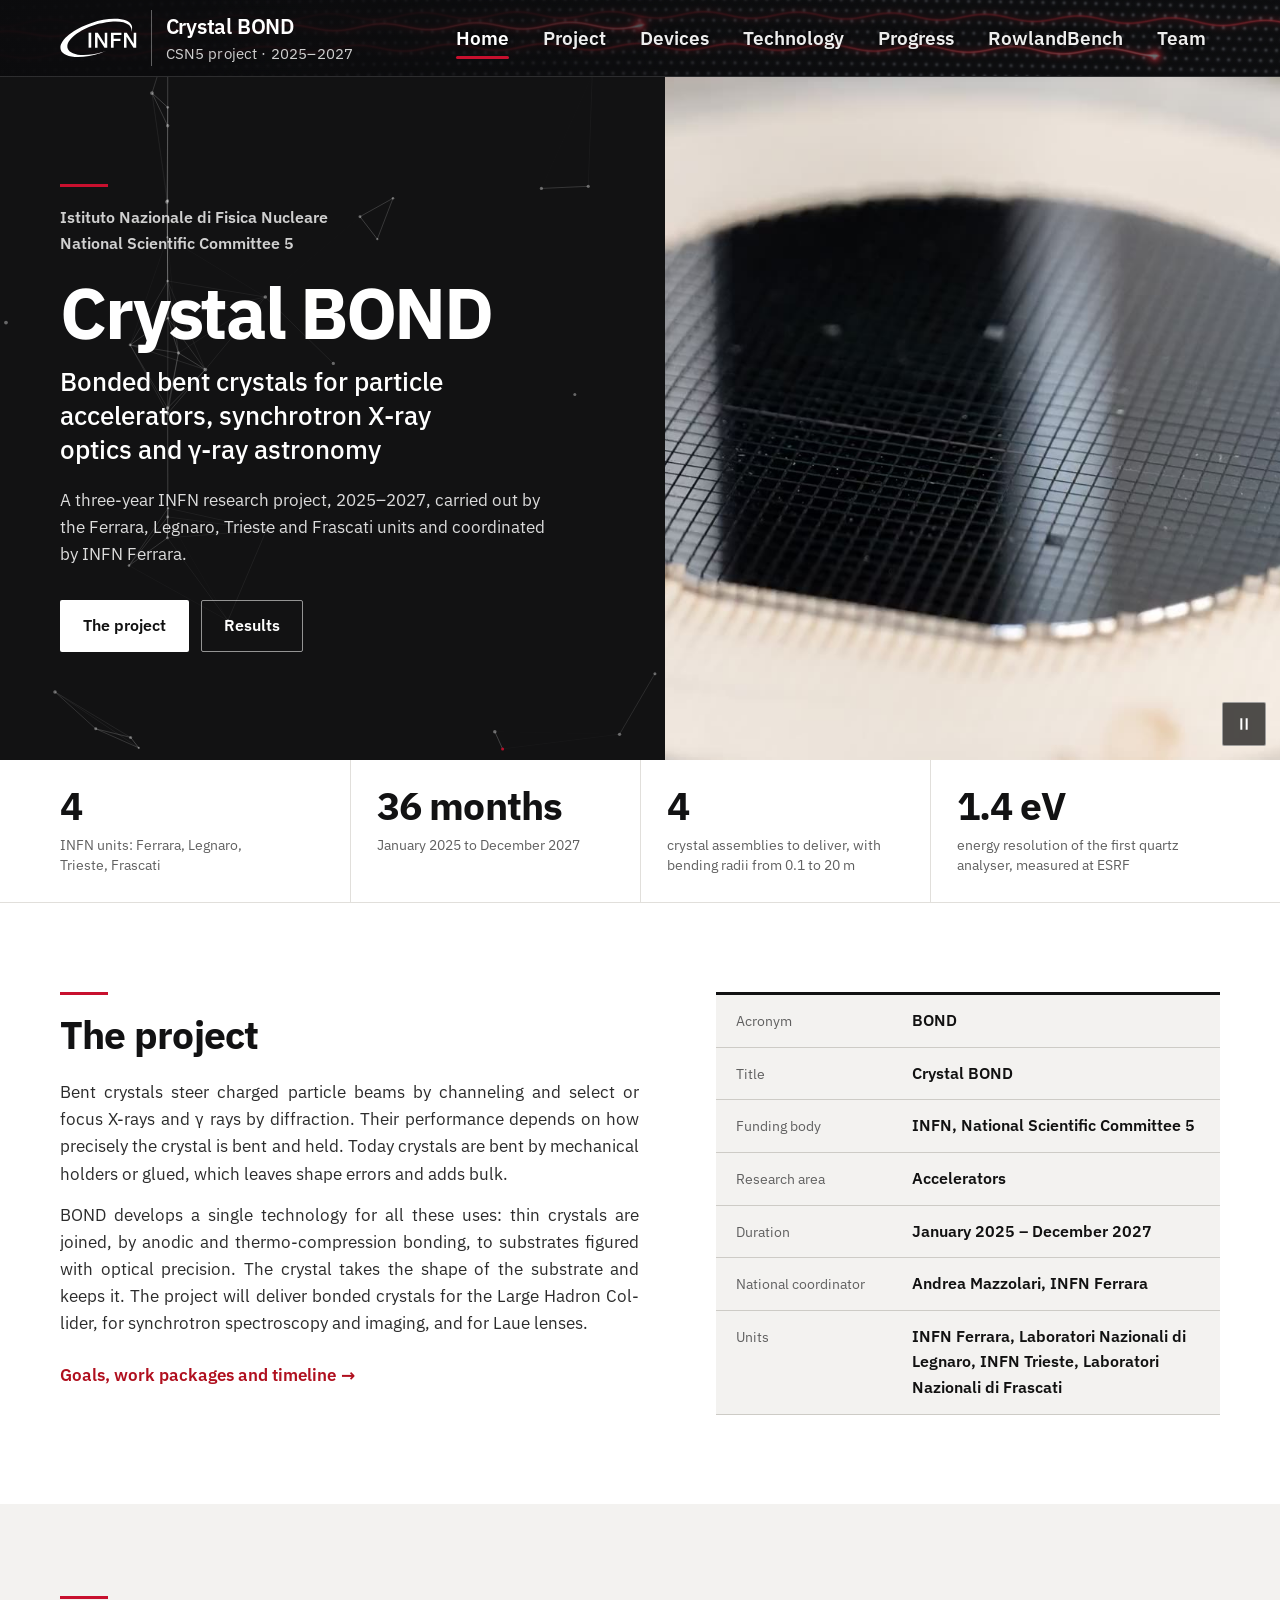
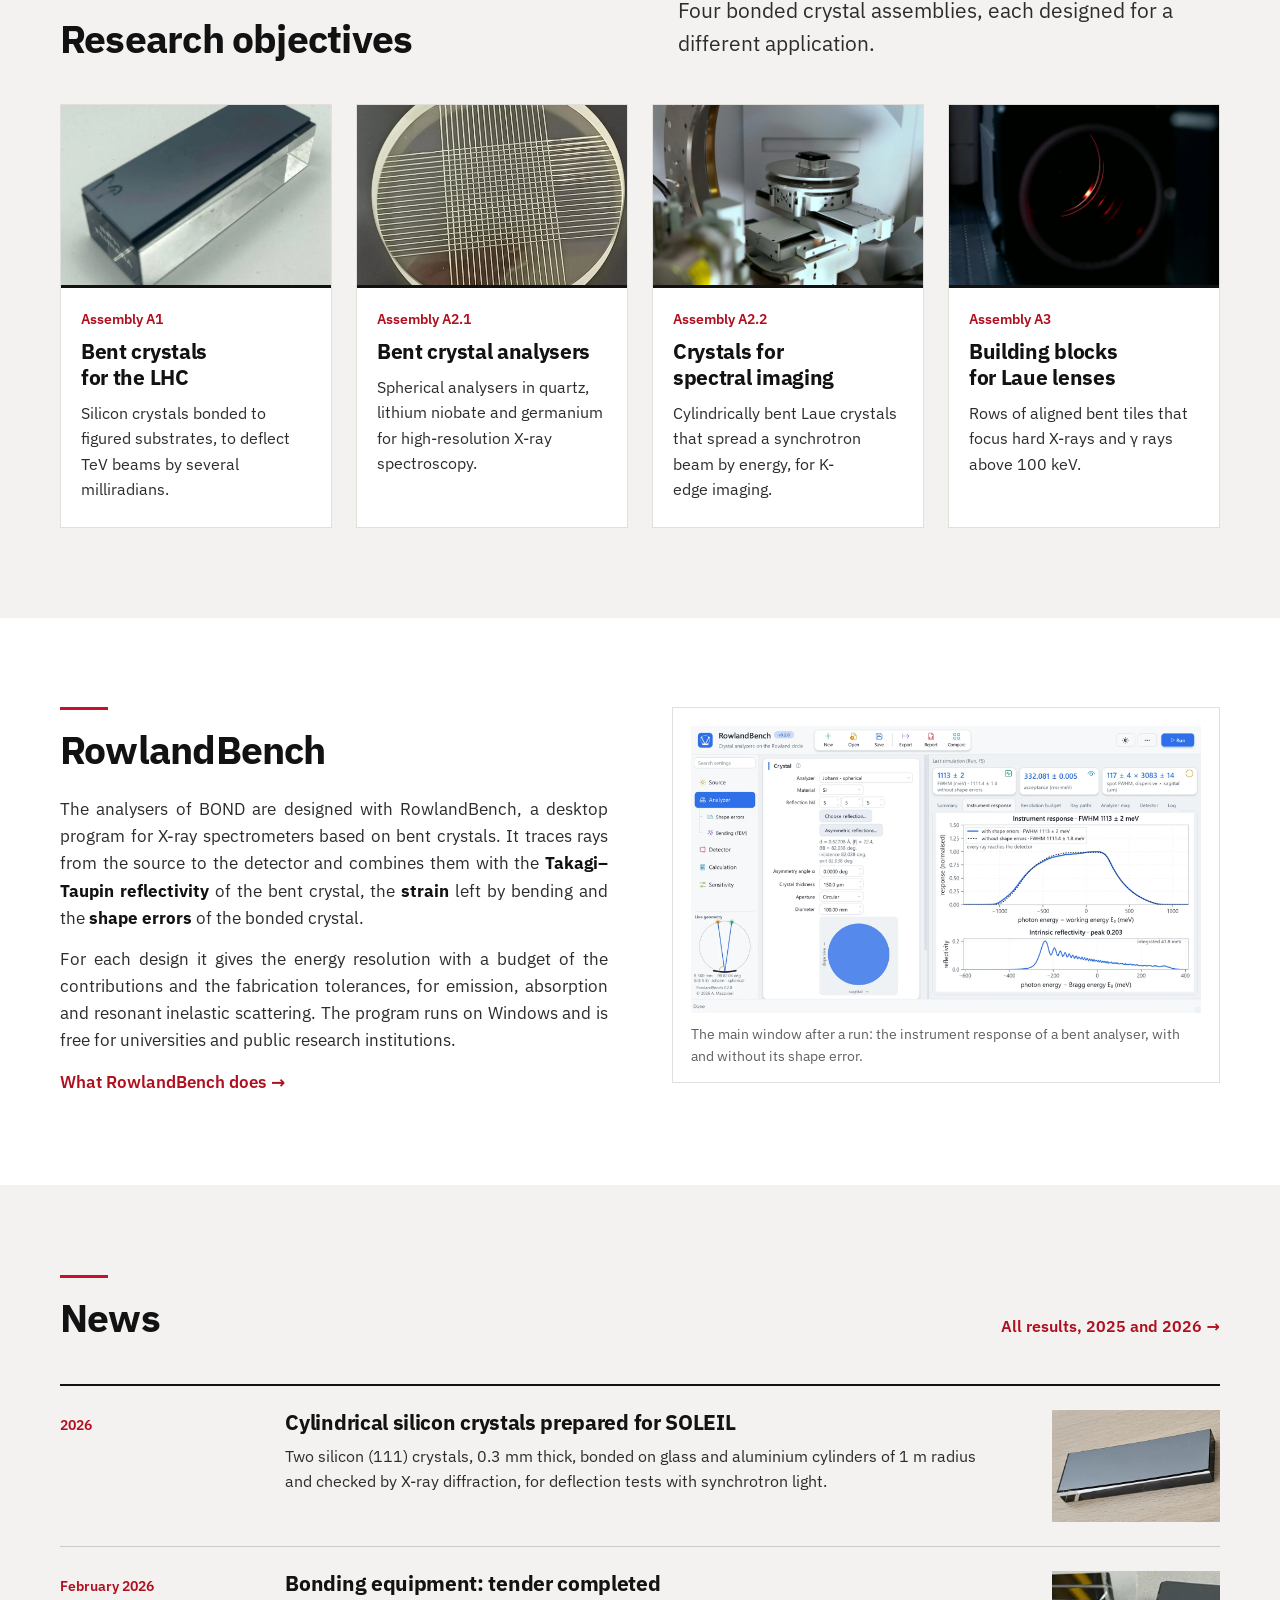
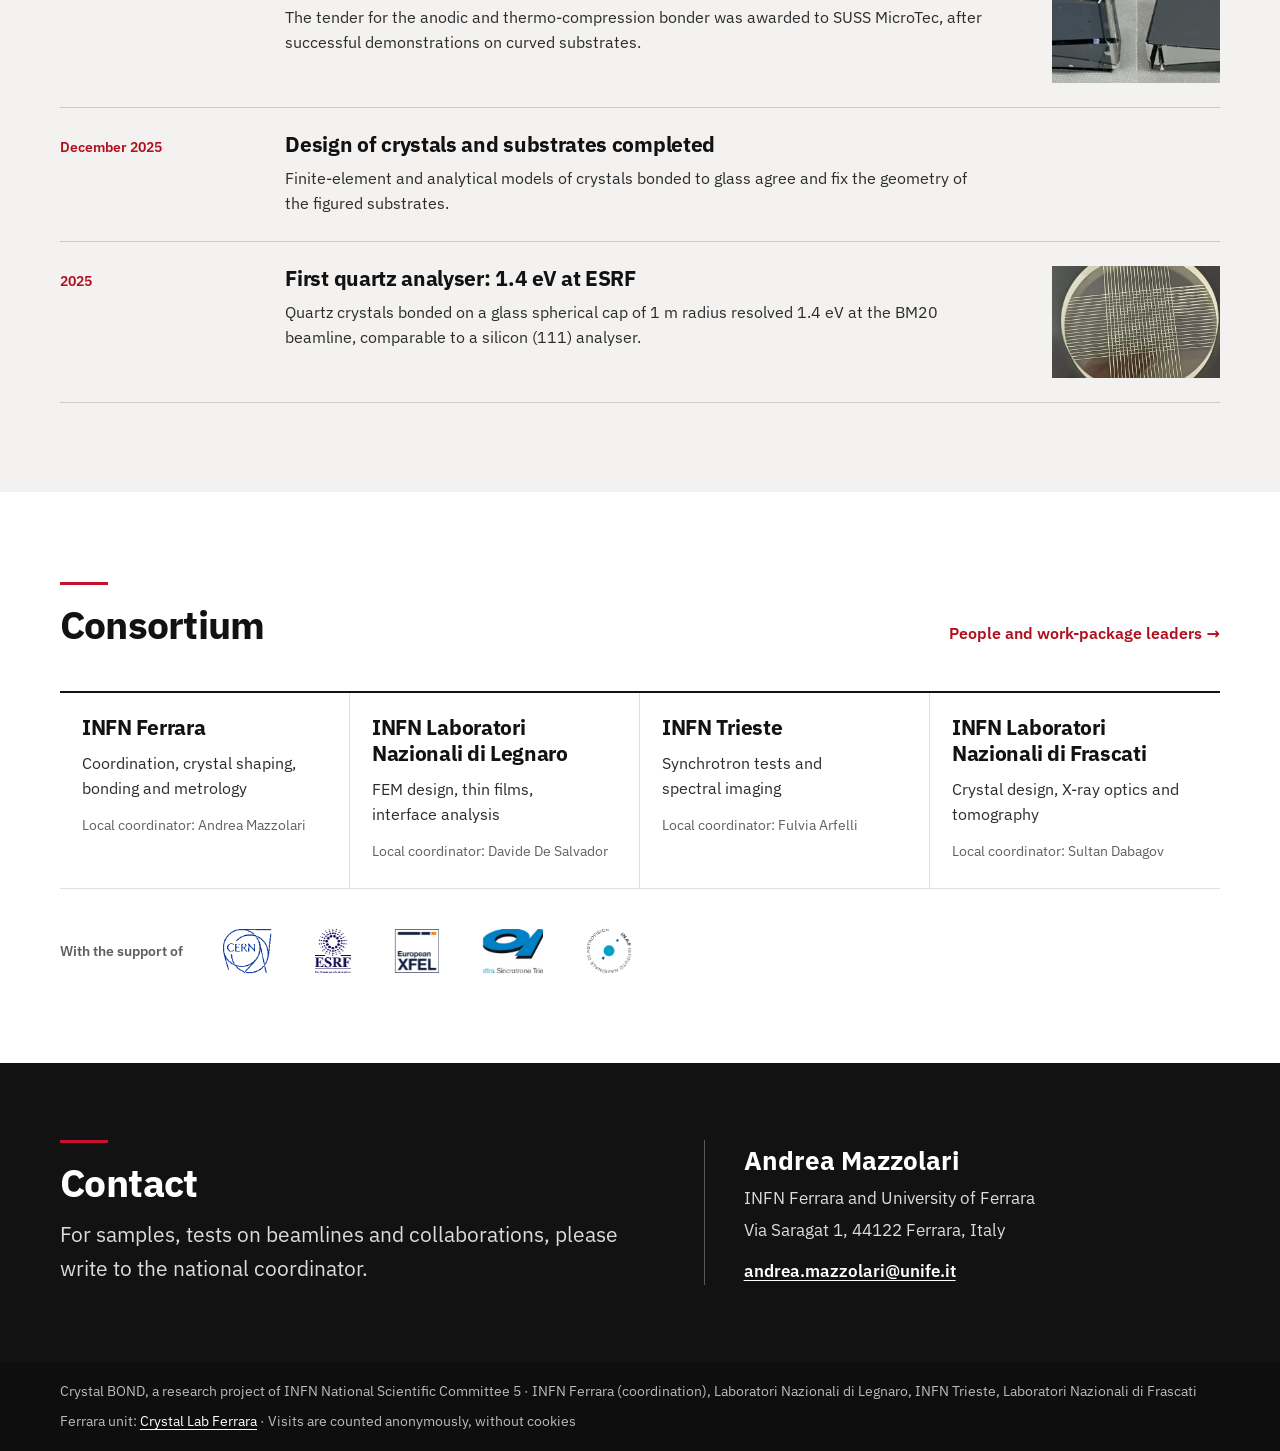
==== commit fc0da37d: "RowlandBench: without "written in Ferrara" Co-Authored-By: Claude Opus 5.5 <noreply@anthropic.com>" ====
--- a/index.html
+++ b/index.html
@@ -97,7 +97,7 @@
   <div class="wrap split">
     <div class="just">
       <h2 class="h2 ruled">RowlandBench</h2>
-      <p>The analysers of BOND are de­signed with RowlandBench, a desktop program written in Ferrara for <span class="nw">X-ray</span> spec­trom­e­ters based on bent crys­tals. It traces rays from the source to the de­tec­tor and combines them with the <b>Takagi–Taupin re­flec­tiv­i­ty</b> of the bent crystal, the <b>strain</b> left by bending and the <b>shape errors</b> of the bonded crystal.</p>
+      <p>The analysers of BOND are de­signed with RowlandBench, a desktop program for <span class="nw">X-ray</span> spec­trom­e­ters based on bent crys­tals. It traces rays from the source to the de­tec­tor and combines them with the <b>Takagi–Taupin re­flec­tiv­i­ty</b> of the bent crystal, the <b>strain</b> left by bending and the <b>shape errors</b> of the bonded crystal.</p>
       <p>For each design it gives the energy resolu­tion with a budget of the contribu­tions and the fabrica­tion tolerances, for emis­sion, absorp­tion and res­o­nant in­elas­tic scatter­ing. The program runs on Windows and is free for universities and public research institu­tions.</p>
       <p class="about-more"><a class="arrow" href="rowlandbench.html">What RowlandBench does</a></p>
     </div>
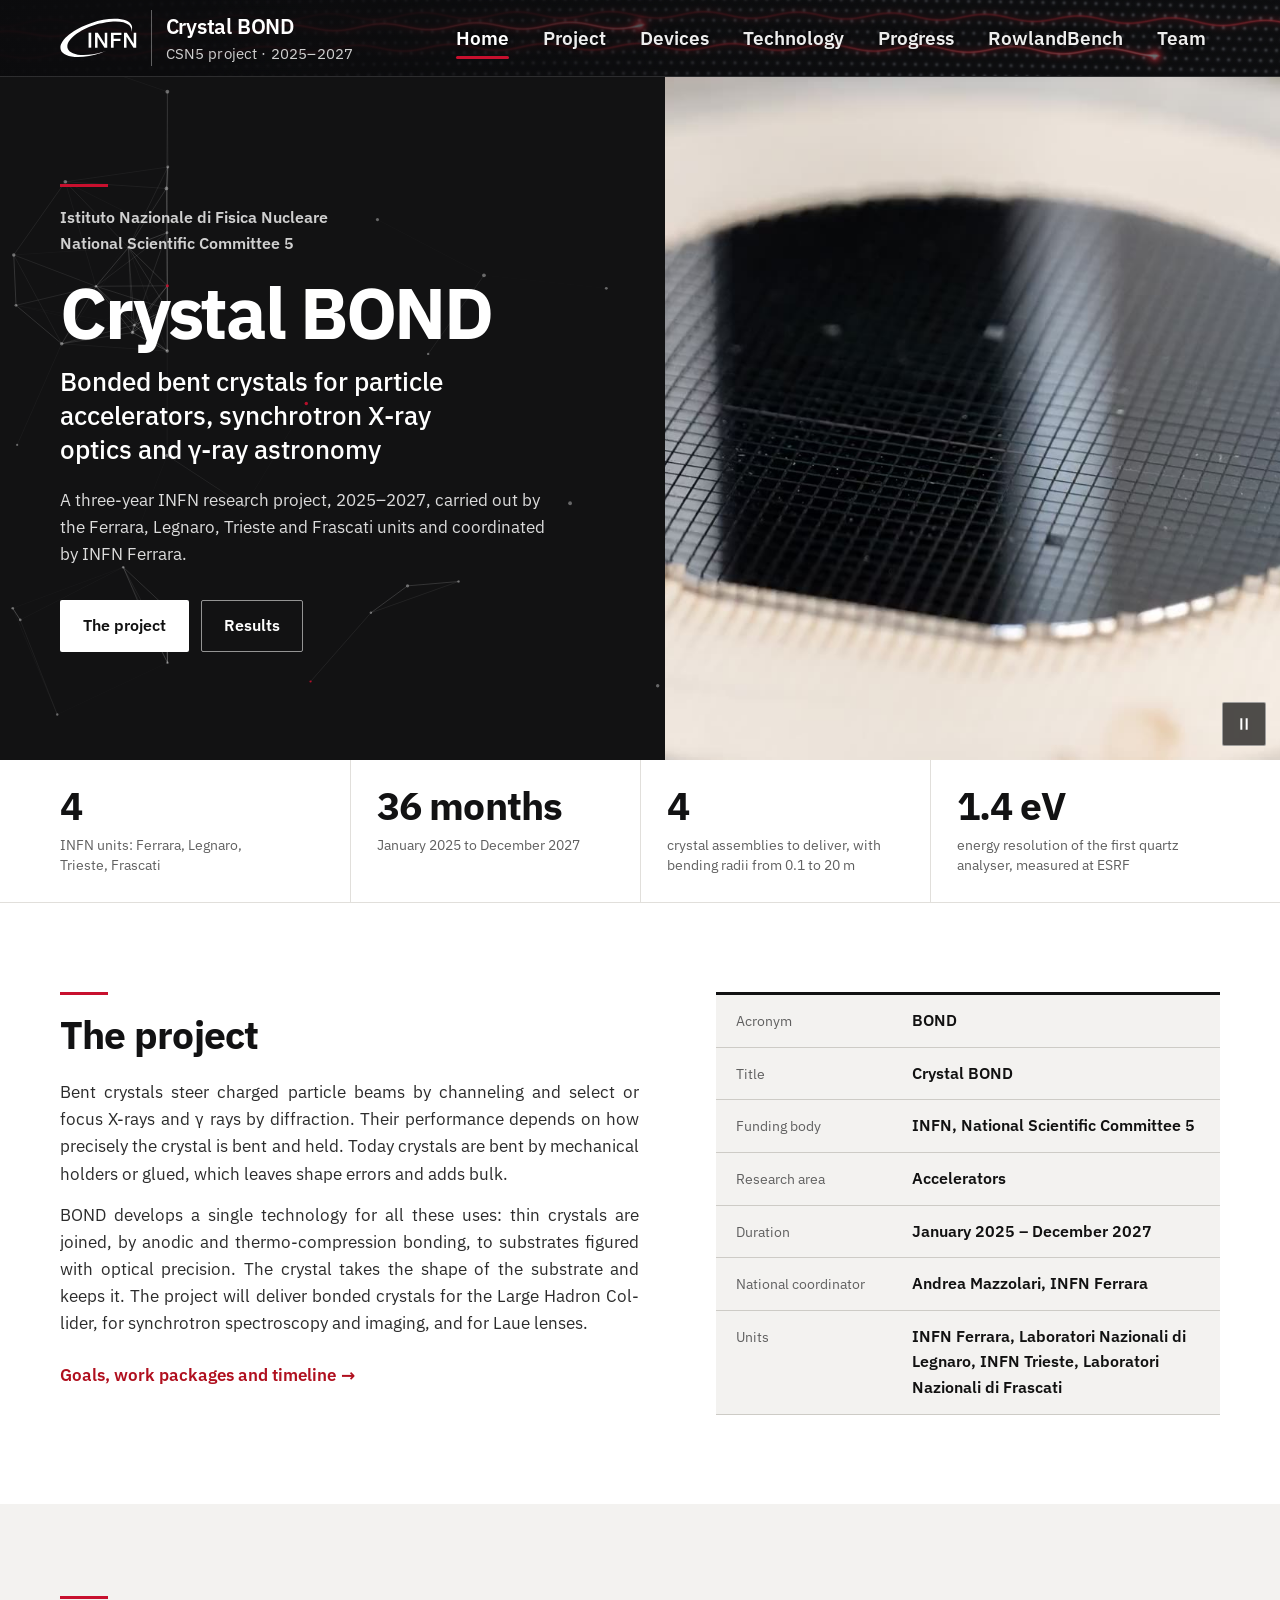
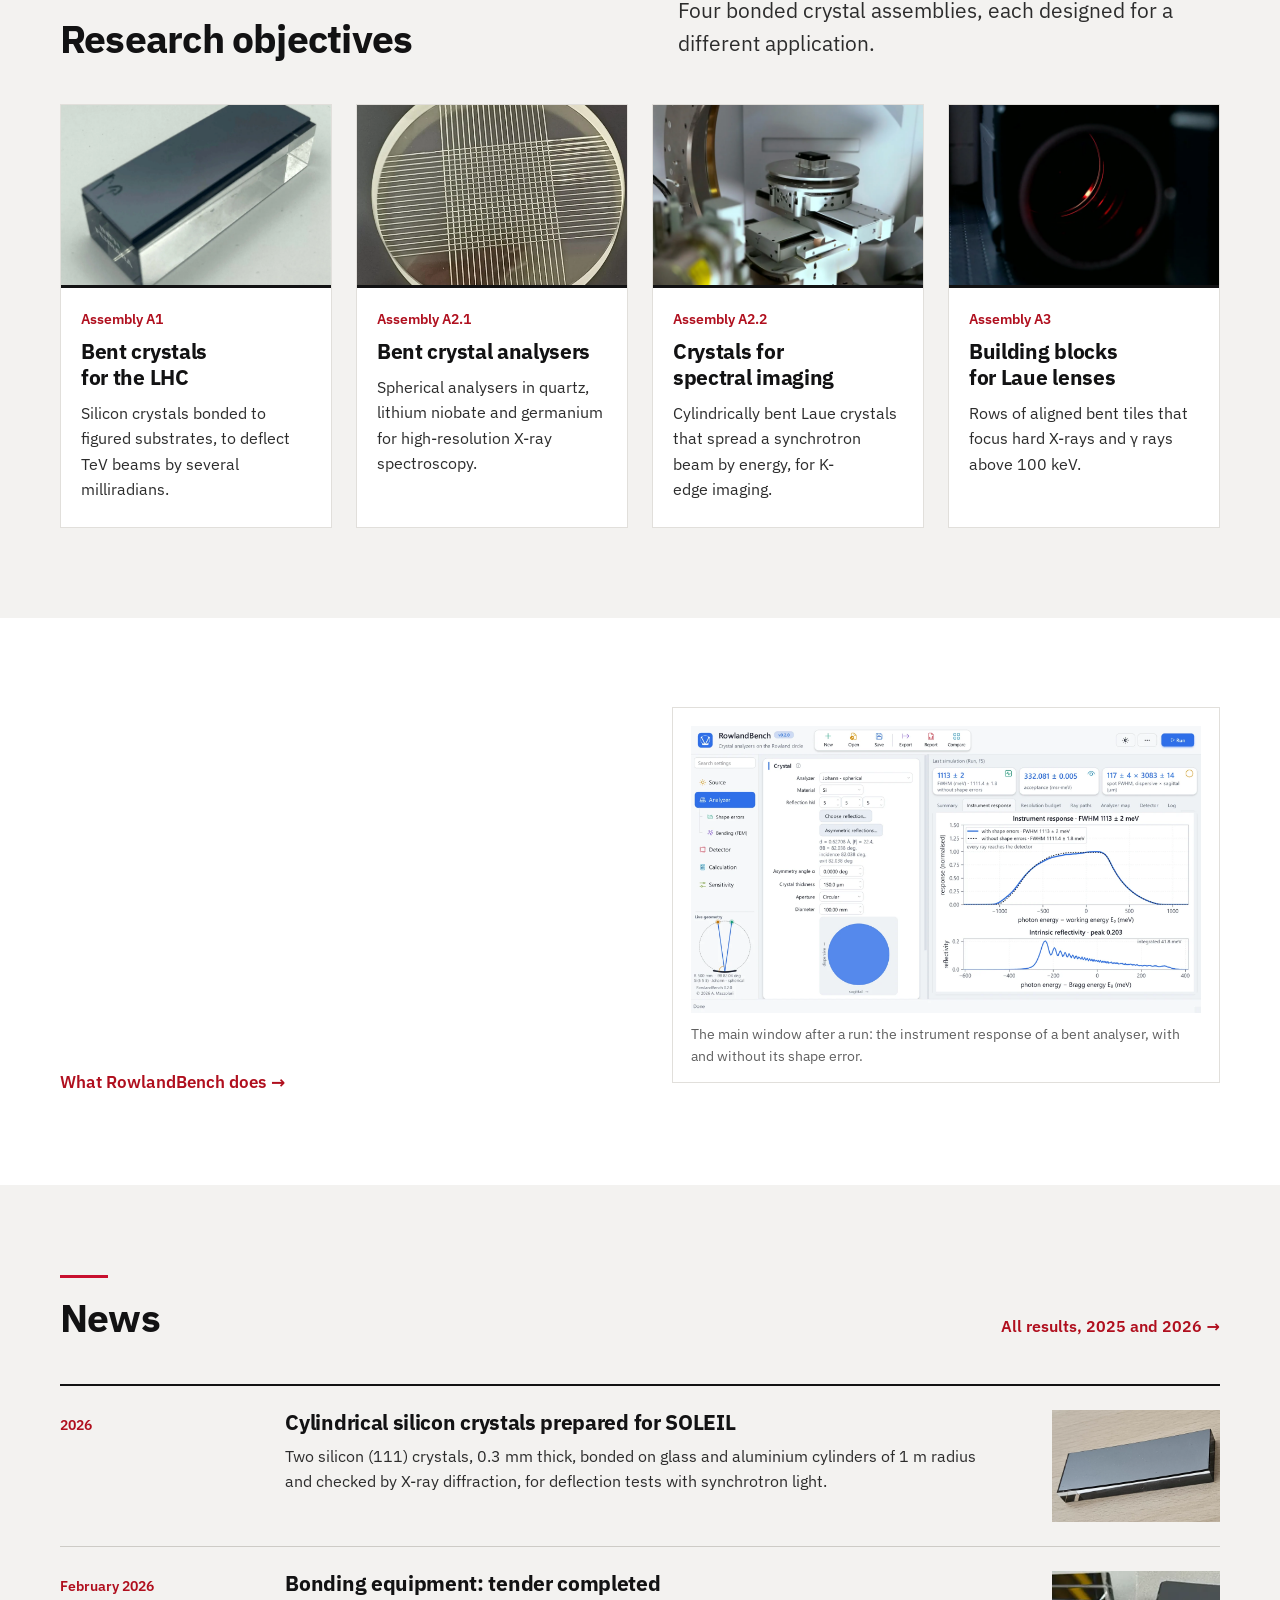
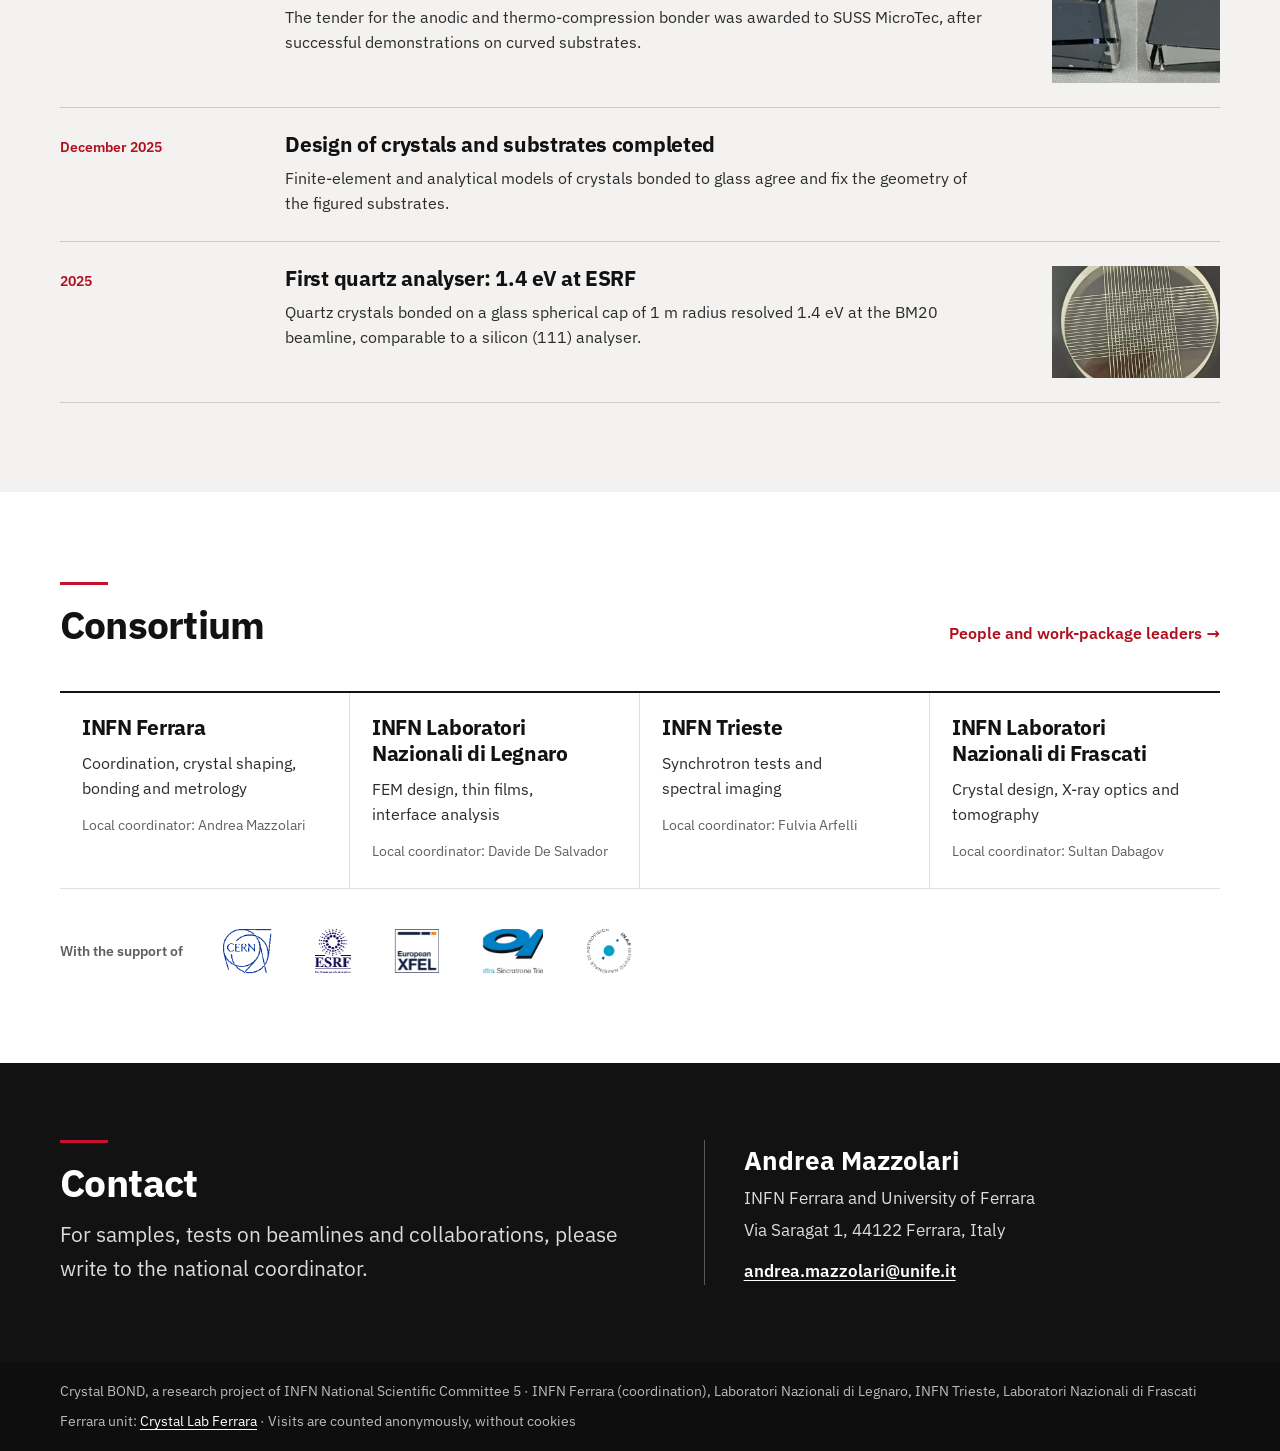
==== commit 04dc1ac4: "RowlandBench page: figures in a viewer, kinds of measurement as a list, download and video in the ge" ====
--- a/index.html
+++ b/index.html
@@ -9,8 +9,8 @@
 <meta name="theme-color" content="#0e0e0f">
 <link rel="icon" href="img/logo.svg" type="image/svg+xml">
 <link rel="preload" href="fonts/ibm-plex-sans-latin.woff2" as="font" type="font/woff2" crossorigin>
-<link rel="stylesheet" href="base.css?v=a91cfbdd">
-<link rel="stylesheet" href="bond.css?v=c9756dfd">
+<link rel="stylesheet" href="base.css?v=670f753a">
+<link rel="stylesheet" href="bond.css?v=a2251771">
 <meta property="og:type" content="website">
 <meta property="og:site_name" content="Crystal BOND">
 <meta property="og:title" content="Crystal BOND · INFN research project on bonded bent crystals">
@@ -173,6 +173,6 @@
     </div>
   </div>
 </footer>
-<script src="bond.js?v=73d1dc19" defer onerror="document.documentElement.classList.replace('js', 'no-js')"></script>
+<script src="bond.js?v=43096b1b" defer onerror="document.documentElement.classList.replace('js', 'no-js')"></script>
 </body>
 </html>
--- a/base.css
+++ b/base.css
@@ -150,6 +150,7 @@
 /* ---------- motion ---------- */
 .rise { animation: rise .8s cubic-bezier(.2,.7,.2,1) both; }
 .rise.d1 { animation-delay: .08s; } .rise.d2 { animation-delay: .16s; } .rise.d3 { animation-delay: .24s; }
+::selection { background: var(--gold); color: #fff; }
 @keyframes rise { from { opacity: 0; transform: translateY(18px); } to { opacity: 1; transform: none; } }
 /* entrances (bond.js marks the parts with "reveal"): until it has, the sections under the header wait unseen, so the
    finished page never flashes first; if the script never gets there they show by themselves after three seconds */
--- a/bond.css
+++ b/bond.css
@@ -50,7 +50,7 @@
 .i-hero .actions { margin-top: 32px; }
 .p-head h1 { margin-top: 14px; font-size: var(--fs-h1); letter-spacing: -0.025em; }
 .p-head h1::before { content: ""; display: block; width: 48px; height: 3px; background: var(--gold); margin-bottom: 18px; }
-.p-head-text > p:last-child { margin-top: 16px; font-size: var(--fs-lead); color: var(--on-dark-2); max-width: 50ch; }
+.p-head-text > h1 + p { margin-top: 16px; font-size: var(--fs-lead); color: var(--on-dark-2); max-width: 50ch; }
 .crumbs { font-size: var(--fs-small); color: var(--on-dark); }
 .crumbs a { color: var(--on-dark); text-decoration: none; }
 .crumbs a:hover { color: #fff; text-decoration: underline; }
@@ -356,10 +356,6 @@
   .brand img { height: 40px; }
 }
 /* RowlandBench: result views */
-.rb-figs { display: grid; grid-template-columns: repeat(auto-fit, minmax(min(100%, 340px), 1fr)); gap: 24px; align-items: start; }
-.rb-figs .figcard img { width: 100%; height: auto; }
-.rb-figs figcaption b { color: var(--ink); }
-.p-head-photo img[src*="rb-head"] { object-position: left center; }
 /* ---------- statistics page: one series everywhere, in ink; red only for the bar under the pointer ---------- */
 .stats-head { grid-template-columns: 1fr; }
 .stats-note, .stats-updated { color: var(--muted); font-size: var(--fs-ui); }
@@ -456,3 +452,40 @@
 .film-btn { position: absolute; right: 14px; bottom: 14px; width: 44px; height: 44px; display: grid; place-items: center; padding: 0; background: rgba(14,14,15,.72); color: #fff; border: 1px solid rgba(255,255,255,.45); border-radius: 2px; cursor: pointer; transition: background .2s ease; }
 .film-btn:hover { background: #0e0e0f; }
 .film-btn svg { width: 16px; height: 16px; }
+
+/* ---------- RowlandBench page ---------- */
+/* the head shows one plot of the program, whole, on its own white ground */
+.p-head-photo:has(img[src*="rb-head"]) { background: #fff; }
+.p-head-photo img[src*="rb-head"] { object-fit: contain; padding: clamp(14px, 2.4vw, 36px); }
+.p-head .actions { margin-top: 28px; }
+.about b { color: var(--ink); }
+/* three kinds of measurement, beside the text */
+.modes h3 { font-size: var(--fs-h3); color: var(--navy); letter-spacing: -0.01em; }
+.modes > p { margin-top: 10px; margin-bottom: 22px; }
+.modes > p.about-more { margin: 18px 0 0; }
+.about .actions .btn { text-align: center; }
+.modes .factsheet { grid-template-columns: 5.5em 1fr; }
+.modes .factsheet dt { color: var(--ink); font-size: var(--fs-ui); font-weight: 700; padding-top: 13px; }
+.modes .factsheet dd { font-weight: 400; color: var(--ink-2); }
+@media (min-width: 961px) { .modes { position: sticky; top: calc(var(--nav-h) + 28px); padding-top: 21px; } }
+/* views of a run: tabs made by bond.js, one large figure at a time; without script the figures follow one another */
+.view + .view { margin-top: 24px; }
+.view[hidden] + .view, .view + .view[hidden] { margin-top: 0; }
+.view-tabs { display: flex; flex-wrap: wrap; gap: 0 clamp(20px, 3vw, 40px); border-bottom: 2px solid var(--navy); margin-bottom: 24px; }
+.view-tabs button { appearance: none; background: none; border: 0; border-bottom: 3px solid transparent; margin-bottom: -2px; padding: 12px 0 11px; min-height: 44px; font: inherit; font-size: var(--fs-ui); font-weight: 600; color: var(--muted); cursor: pointer; transition: color .2s ease, border-color .2s ease; }
+.view-tabs button:hover { color: var(--ink); }
+.view-tabs button[aria-selected="true"] { color: var(--ink); border-bottom-color: var(--gold); }
+.view .figcard > a { display: block; cursor: zoom-in; }
+.view .figcard img { display: block; width: auto; max-width: 100%; height: auto; max-height: min(80vh, 780px); margin-inline: auto; }
+.view figcaption { max-width: 86ch; margin-top: 14px; }
+.view figcaption b { color: var(--ink); }
+.view figcaption a { font-weight: 600; white-space: nowrap; margin-left: .35em; }
+.views.swapped .view:not([hidden]) .figcard > a { animation: view-in .4s cubic-bezier(.2,.7,.2,1) both; }
+@keyframes view-in { from { opacity: 0; transform: translateY(8px); } to { opacity: 1; transform: none; } }
+@media (max-width: 600px) {
+  .view-tabs { display: grid; grid-template-columns: 1fr 1fr; gap: 0 16px; border-bottom: 0; }
+  .view-tabs button { margin-bottom: 0; text-align: left; border-bottom: 2px solid var(--line-2); }
+  .view .figcard img { max-height: none; }
+}
+@media print { .view[hidden] { display: block !important; } .view-tabs { display: none; } }
+@media (max-width: 460px) { .modes .factsheet { grid-template-columns: 1fr; } .modes .factsheet dt { padding-top: 15px; } }
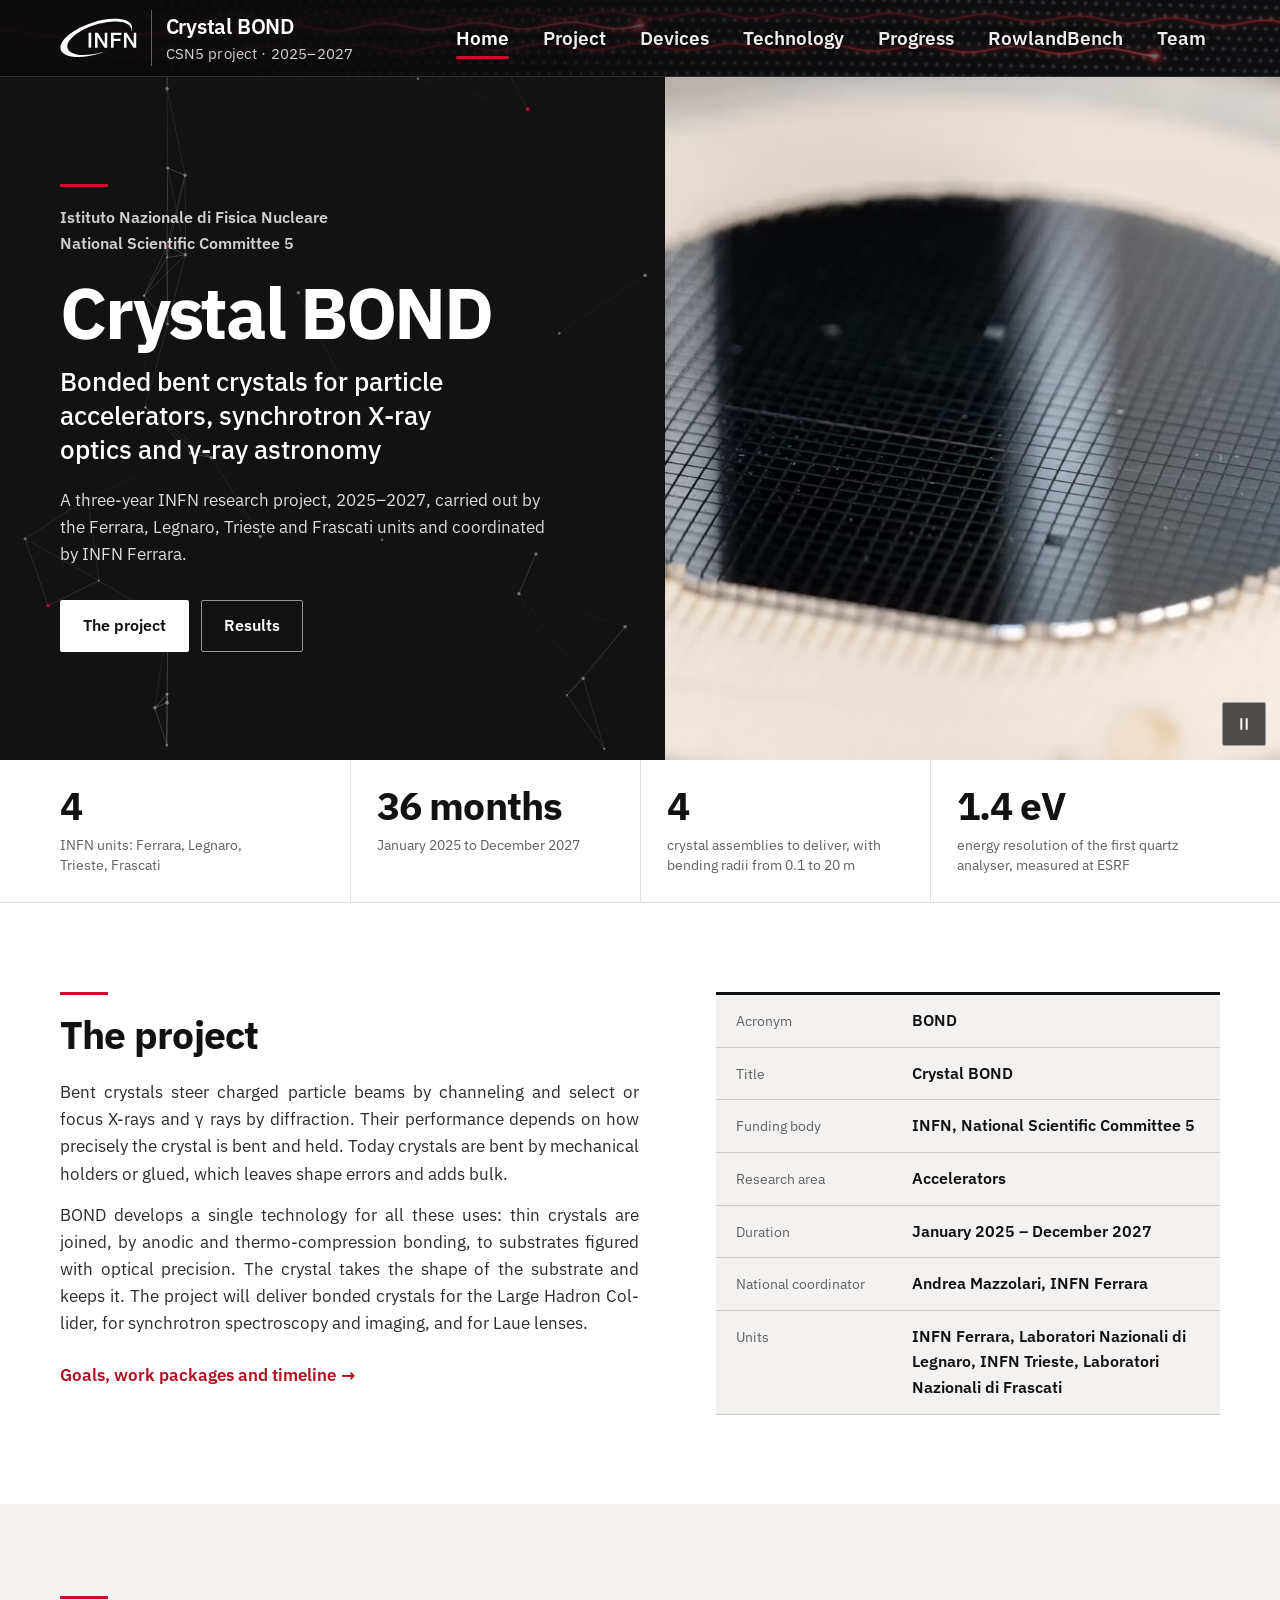
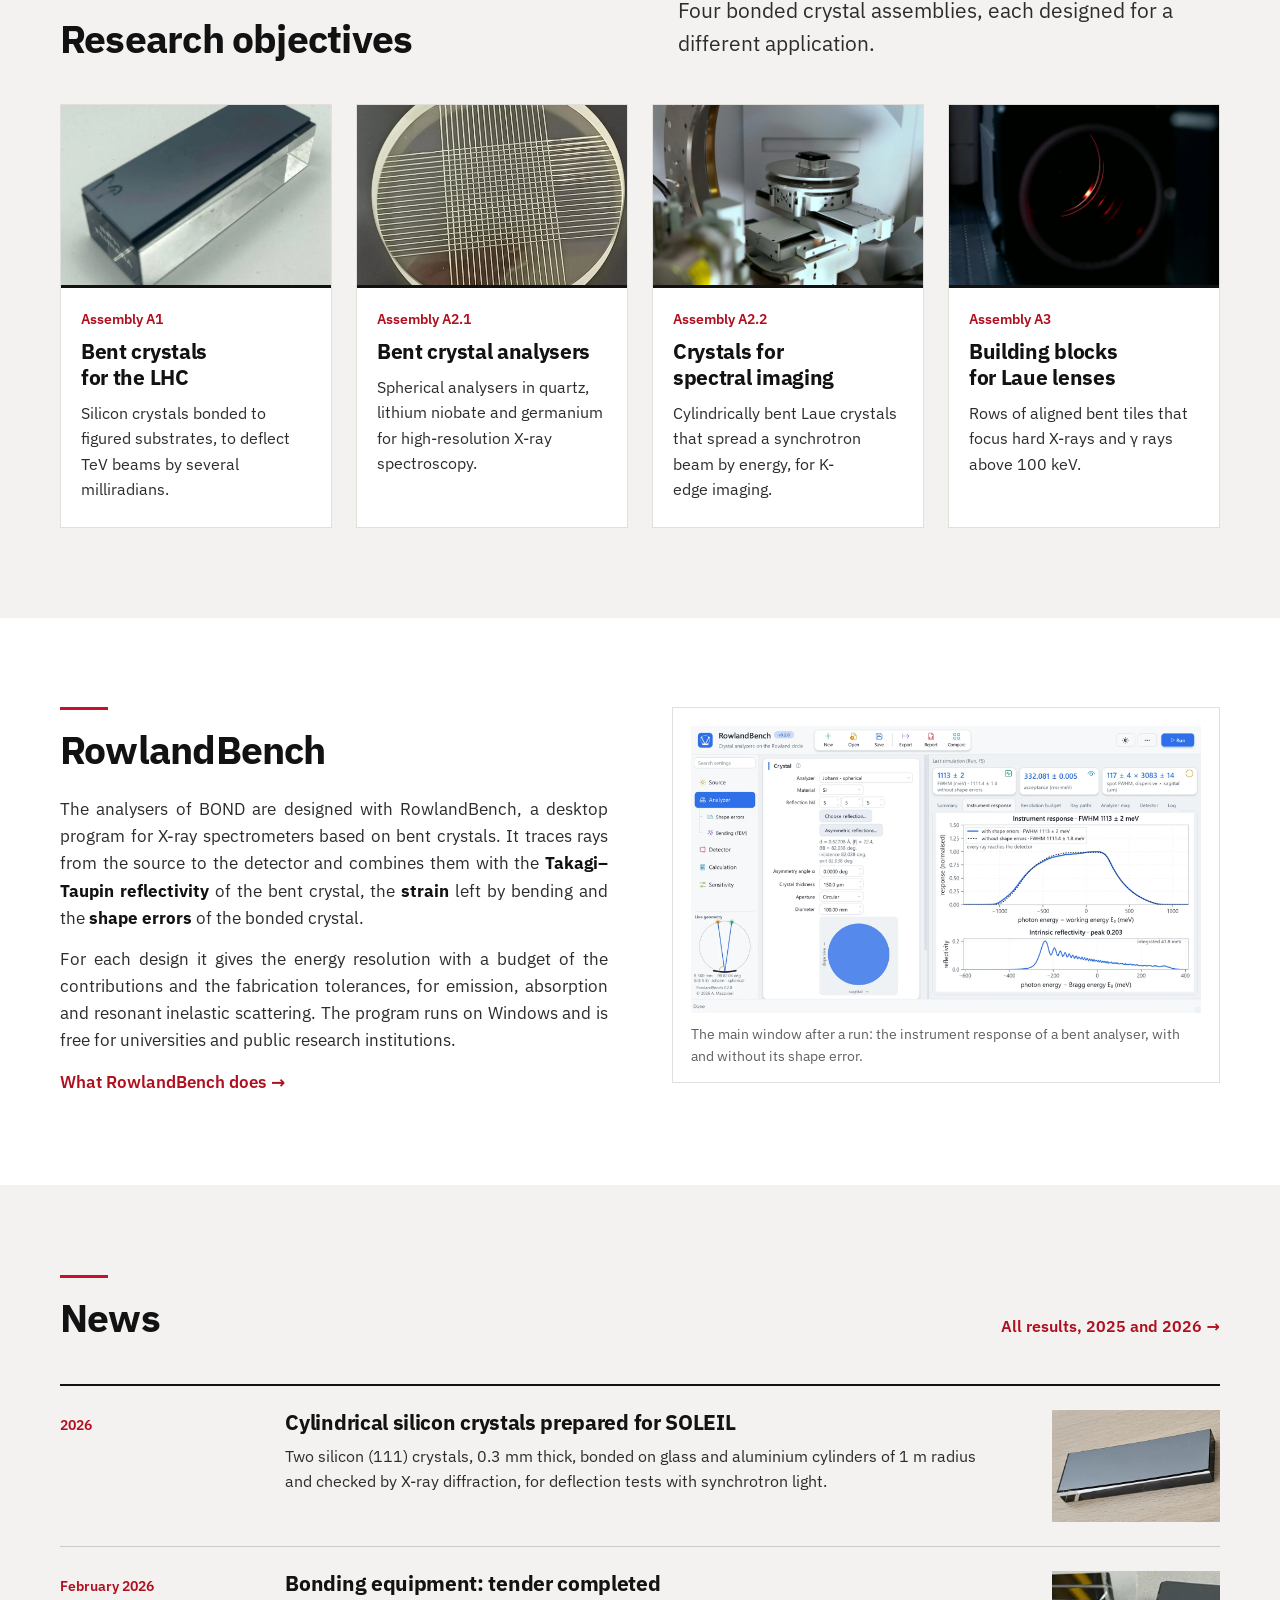
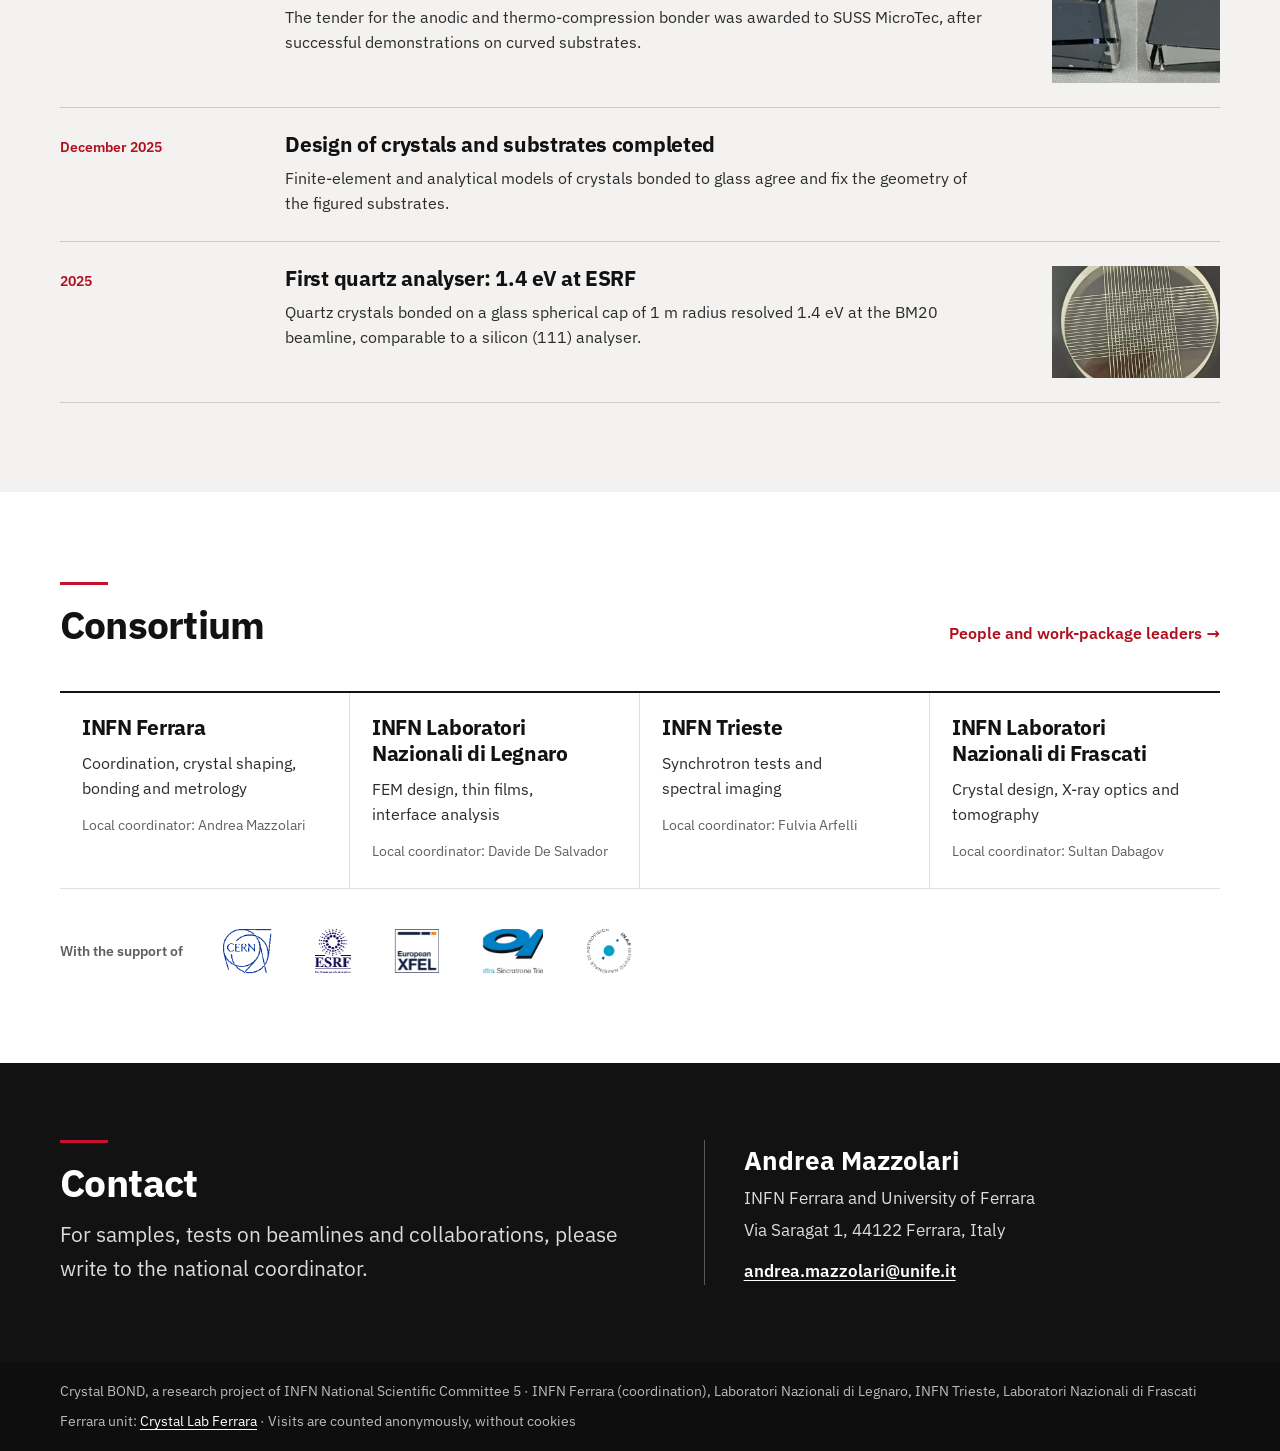
==== commit e97a9e36: "Pictures open large, declared picture sizes, larger tap areas; RowlandBench head without white bands" ====
--- a/index.html
+++ b/index.html
@@ -9,8 +9,8 @@
 <meta name="theme-color" content="#0e0e0f">
 <link rel="icon" href="img/logo.svg" type="image/svg+xml">
 <link rel="preload" href="fonts/ibm-plex-sans-latin.woff2" as="font" type="font/woff2" crossorigin>
-<link rel="stylesheet" href="base.css?v=670f753a">
-<link rel="stylesheet" href="bond.css?v=a2251771">
+<link rel="stylesheet" href="base.css?v=514ed836">
+<link rel="stylesheet" href="bond.css?v=801eb155">
 <meta property="og:type" content="website">
 <meta property="og:site_name" content="Crystal BOND">
 <meta property="og:title" content="Crystal BOND · INFN research project on bonded bent crystals">
@@ -85,10 +85,10 @@
       <p>Four bonded crystal assemblies, each designed for a different application.</p>
     </div>
     <div class="objs">
-      <article class="obj"><picture><source srcset="img/photos/abc-cern.webp" type="image/webp"><img src="img/photos/abc-cern.jpg" alt="" loading="lazy"></picture><div class="obj-body"><p class="obj-code">Assembly A1</p><h3><a href="devices.html#steer">Bent crystals for the LHC</a></h3><p>Silicon crystals bonded to figured substrates, to deflect TeV beams by several milliradians.</p></div></article>
-      <article class="obj"><picture><source srcset="img/photos/quartz-analyser.webp" type="image/webp"><img src="img/photos/quartz-analyser.jpg" alt="" loading="lazy"></picture><div class="obj-body"><p class="obj-code">Assembly A2.1</p><h3><a href="devices.html#analyse">Bent crystal analysers</a></h3><p>Spherical analysers in quartz, lithium niobate and germanium for high-resolution X-ray spectroscopy.</p></div></article>
-      <article class="obj"><picture><source srcset="img/photos/xrd-stage.webp" type="image/webp"><img src="img/photos/xrd-stage.jpg" alt="" loading="lazy"></picture><div class="obj-body"><p class="obj-code">Assembly A2.2</p><h3><a href="devices.html#image">Crystals for spectral imaging</a></h3><p>Cylindrically bent Laue crystals that spread a synchrotron beam by energy, for K-edge imaging.</p></div></article>
-      <article class="obj"><picture><source srcset="img/photos/interf-lens.webp" type="image/webp"><img src="img/photos/interf-lens.jpg" alt="" loading="lazy"></picture><div class="obj-body"><p class="obj-code">Assembly A3</p><h3><a href="devices.html#focus">Building blocks for Laue lenses</a></h3><p>Rows of aligned bent tiles that focus hard X-rays and γ rays above 100 keV.</p></div></article>
+      <article class="obj"><picture><source srcset="img/photos/abc-cern.webp" type="image/webp"><img src="img/photos/abc-cern.jpg" alt="" loading="lazy" width="1600" height="1394"></picture><div class="obj-body"><p class="obj-code">Assembly A1</p><h3><a href="devices.html#steer">Bent crystals for the LHC</a></h3><p>Silicon crystals bonded to figured substrates, to deflect TeV beams by several milliradians.</p></div></article>
+      <article class="obj"><picture><source srcset="img/photos/quartz-analyser.webp" type="image/webp"><img src="img/photos/quartz-analyser.jpg" alt="" loading="lazy" width="1063" height="915"></picture><div class="obj-body"><p class="obj-code">Assembly A2.1</p><h3><a href="devices.html#analyse">Bent crystal analysers</a></h3><p>Spherical analysers in quartz, lithium niobate and germanium for high-resolution X-ray spectroscopy.</p></div></article>
+      <article class="obj"><picture><source srcset="img/photos/xrd-stage.webp" type="image/webp"><img src="img/photos/xrd-stage.jpg" alt="" loading="lazy" width="1200" height="800"></picture><div class="obj-body"><p class="obj-code">Assembly A2.2</p><h3><a href="devices.html#image">Crystals for spectral imaging</a></h3><p>Cylindrically bent Laue crystals that spread a synchrotron beam by energy, for K-edge imaging.</p></div></article>
+      <article class="obj"><picture><source srcset="img/photos/interf-lens.webp" type="image/webp"><img src="img/photos/interf-lens.jpg" alt="" loading="lazy" width="1200" height="800"></picture><div class="obj-body"><p class="obj-code">Assembly A3</p><h3><a href="devices.html#focus">Building blocks for Laue lenses</a></h3><p>Rows of aligned bent tiles that focus hard X-rays and γ rays above 100 keV.</p></div></article>
     </div>
   </div>
 </section>
@@ -101,7 +101,7 @@
       <p>For each design it gives the energy resolu­tion with a budget of the contribu­tions and the fabrica­tion tolerances, for emis­sion, absorp­tion and res­o­nant in­elas­tic scatter­ing. The program runs on Windows and is free for universities and public research institu­tions.</p>
       <p class="about-more"><a class="arrow" href="rowlandbench.html">What RowlandBench does</a></p>
     </div>
-    <figure class="figcard"><a href="rowlandbench.html"><img src="img/fig/rb-window.webp" alt="Main window of RowlandBench: settings on the left, instrument response and reflectivity curve on the right" loading="lazy"></a><figcaption>The main window after a run: the instrument response of a bent analyser, with and without its shape error.</figcaption></figure>
+    <figure class="figcard"><a href="rowlandbench.html"><img src="img/fig/rb-window.webp" alt="Main window of RowlandBench: settings on the left, instrument response and reflectivity curve on the right" loading="lazy" width="1800" height="1012"></a><figcaption>The main window after a run: the instrument response of a bent analyser, with and without its shape error.</figcaption></figure>
   </div>
 </section>
 
@@ -112,10 +112,10 @@
       <p><a class="arrow" href="progress.html">All results, 2025 and 2026</a></p>
     </div>
     <ol class="news-list">
-      <li><p class="news-date">2026</p><div><h3><a href="progress.html">Cylindrical silicon crystals prepared for SOLEIL</a></h3><p>Two silicon (111) crystals, 0.3 mm thick, bonded on glass and aluminium cylinders of 1 m radius and checked by X-ray diffraction, for deflection tests with synchrotron light.</p></div><picture><source srcset="img/photos/si111-glass-r1m.webp" type="image/webp"><img src="img/photos/si111-glass-r1m.jpg" alt="A silicon (111) crystal bonded on a cylindrical glass substrate of 1 m radius" loading="lazy"></picture></li>
-      <li><p class="news-date">February 2026</p><div><h3><a href="progress.html">Bonding equipment: tender completed</a></h3><p>The tender for the anodic and thermo-compression bonder was awarded to SUSS MicroTec, after successful demonstrations on curved substrates.</p></div><picture><source srcset="img/photos/demo-bonded.webp" type="image/webp"><img src="img/photos/demo-bonded.jpg" alt="A silicon crystal bonded to a cylindrical glass substrate in a maker demonstration" loading="lazy"></picture></li>
+      <li><p class="news-date">2026</p><div><h3><a href="progress.html">Cylindrical silicon crystals prepared for SOLEIL</a></h3><p>Two silicon (111) crystals, 0.3 mm thick, bonded on glass and aluminium cylinders of 1 m radius and checked by X-ray diffraction, for deflection tests with synchrotron light.</p></div><picture><source srcset="img/photos/si111-glass-r1m.webp" type="image/webp"><img src="img/photos/si111-glass-r1m.jpg" alt="A silicon (111) crystal bonded on a cylindrical glass substrate of 1 m radius" loading="lazy" width="1044" height="782"></picture></li>
+      <li><p class="news-date">February 2026</p><div><h3><a href="progress.html">Bonding equipment: tender completed</a></h3><p>The tender for the anodic and thermo-compression bonder was awarded to SUSS MicroTec, after successful demonstrations on curved substrates.</p></div><picture><source srcset="img/photos/demo-bonded.webp" type="image/webp"><img src="img/photos/demo-bonded.jpg" alt="A silicon crystal bonded to a cylindrical glass substrate in a maker demonstration" loading="lazy" width="1023" height="170"></picture></li>
       <li><p class="news-date">December 2025</p><div><h3><a href="progress.html">Design of crystals and substrates completed</a></h3><p>Finite-element and analytical models of crystals bonded to glass agree and fix the geometry of the figured substrates.</p></div><span></span></li>
-      <li><p class="news-date">2025</p><div><h3><a href="progress.html">First quartz analyser: 1.4 eV at ESRF</a></h3><p>Quartz crystals bonded on a glass spherical cap of 1 m radius resolved 1.4 eV at the BM20 beamline, comparable to a silicon (111) analyser.</p></div><picture><source srcset="img/photos/quartz-analyser.webp" type="image/webp"><img src="img/photos/quartz-analyser.jpg" alt="Quartz crystals bonded on a glass spherical cap of 1 m radius" loading="lazy"></picture></li>
+      <li><p class="news-date">2025</p><div><h3><a href="progress.html">First quartz analyser: 1.4 eV at ESRF</a></h3><p>Quartz crystals bonded on a glass spherical cap of 1 m radius resolved 1.4 eV at the BM20 beamline, comparable to a silicon (111) analyser.</p></div><picture><source srcset="img/photos/quartz-analyser.webp" type="image/webp"><img src="img/photos/quartz-analyser.jpg" alt="Quartz crystals bonded on a glass spherical cap of 1 m radius" loading="lazy" width="1063" height="915"></picture></li>
     </ol>
   </div>
 </section>
@@ -173,6 +173,6 @@
     </div>
   </div>
 </footer>
-<script src="bond.js?v=43096b1b" defer onerror="document.documentElement.classList.replace('js', 'no-js')"></script>
+<script src="bond.js?v=0136ec79" defer onerror="document.documentElement.classList.replace('js', 'no-js')"></script>
 </body>
 </html>
--- a/base.css
+++ b/base.css
@@ -71,7 +71,7 @@
   text-rendering: optimizeLegibility;
 }
 [hidden] { display: none !important; }
-img { max-width: 100%; display: block; }
+img { max-width: 100%; height: auto; display: block; }
 picture { display: contents; }
 /* with the picture box gone, its <source> would become a grid item of its own and push the photo into the next cell */
 picture > source { display: none; }
--- a/bond.css
+++ b/bond.css
@@ -248,8 +248,8 @@
 .tl { display: grid; grid-template-columns: 200px minmax(0, 1fr); gap: clamp(24px, 4vw, 56px); }
 .tl + .tl { margin-top: clamp(56px, 7vw, 96px); }
 .tl-year { position: sticky; top: calc(var(--nav-h) + 28px); align-self: start; }
-.tl-year b { display: block; font-size: var(--fs-h1); font-weight: 700; line-height: 1; letter-spacing: -0.02em; color: var(--navy); }
-.tl-year b::before { content: ""; display: block; width: 48px; height: 3px; background: var(--gold); margin-bottom: 16px; }
+.tl-year h2 { display: block; font-size: var(--fs-h1); font-weight: 700; line-height: 1; letter-spacing: -0.02em; color: var(--navy); }
+.tl-year h2::before { content: ""; display: block; width: 48px; height: 3px; background: var(--gold); margin-bottom: 16px; }
 .tl-year span { display: block; margin-top: 10px; color: var(--muted); font-size: var(--fs-small); max-width: 22ch; }
 .tl-list { list-style: none; margin: 0; padding: 0; border-left: 2px solid var(--line-2); }
 .tl-item { position: relative; padding: 0 0 36px 32px; }
@@ -455,8 +455,11 @@
 
 /* ---------- RowlandBench page ---------- */
 /* the head shows one plot of the program, whole, on its own white ground */
-.p-head-photo:has(img[src*="rb-head"]) { background: #fff; }
-.p-head-photo img[src*="rb-head"] { object-fit: contain; padding: clamp(14px, 2.4vw, 36px); }
+.p-head-photo:has(img[src*="rb-response"]) { background: #fff; aspect-ratio: auto; min-height: 0; }
+/* the box takes the proportions of the plot, so that no white band is left beside it */
+.p-head-photo:has(img[src*="rb-response"])::before { content: ""; display: block; aspect-ratio: 1600 / 750; }
+.p-head-photo img[src*="rb-response"] { object-fit: contain; padding: clamp(8px, 1.2vw, 18px); }
+@media (min-width: 861px) { .p-head:has(img[src*="rb-response"]) { grid-template-columns: minmax(0, 1fr) clamp(460px, 50vw, 960px); } }
 .p-head .actions { margin-top: 28px; }
 .about b { color: var(--ink); }
 /* three kinds of measurement, beside the text */
@@ -489,3 +492,21 @@
 }
 @media print { .view[hidden] { display: block !important; } .view-tabs { display: none; } }
 @media (max-width: 460px) { .modes .factsheet { grid-template-columns: 1fr; } .modes .factsheet dt { padding-top: 15px; } }
+
+/* ---------- pictures open large (dialog made by bond.js) ---------- */
+.zoom, .view .figcard > a { cursor: zoom-in; }
+.lightbox { border: 0; padding: 0; margin: 0; background: transparent; width: 100vw; height: 100vh; height: 100dvh; max-width: none; max-height: none; overflow: auto; }
+.lightbox[open] { display: grid; place-items: center; }
+.lightbox::backdrop { background: rgba(14, 14, 15, .93); }
+.lightbox figure { margin: 0; display: grid; justify-items: center; gap: 14px; padding: 64px 3vw 24px; }
+.lightbox[open] figure { animation: view-in .3s cubic-bezier(.2,.7,.2,1) both; }
+.lightbox img { width: auto; height: auto; max-width: 94vw; max-height: calc(100vh - 160px); max-height: calc(100dvh - 160px); background: #fff; }
+.lightbox figcaption { max-width: 80ch; color: #e6e4e0; font-size: var(--fs-small); text-align: center; }
+.lb-close { position: fixed; top: 12px; right: 12px; width: 44px; height: 44px; display: grid; place-items: center; padding: 0; background: rgba(14,14,15,.72); color: #fff; border: 1px solid rgba(255,255,255,.45); border-radius: 2px; cursor: pointer; transition: background .2s ease; }
+.lb-close:hover { background: #0e0e0f; }
+.lb-close svg { width: 18px; height: 18px; }
+.lightbox :focus-visible { outline-color: var(--accent-soft); }
+
+/* ---------- links that stand alone are easy to touch ---------- */
+.arrow, .footer .mail, .coord a, .spec-table tbody th a { position: relative; }
+.arrow::before, .footer .mail::after, .coord a::after, .spec-table tbody th a::after { content: ""; position: absolute; inset: -12px -6px; }
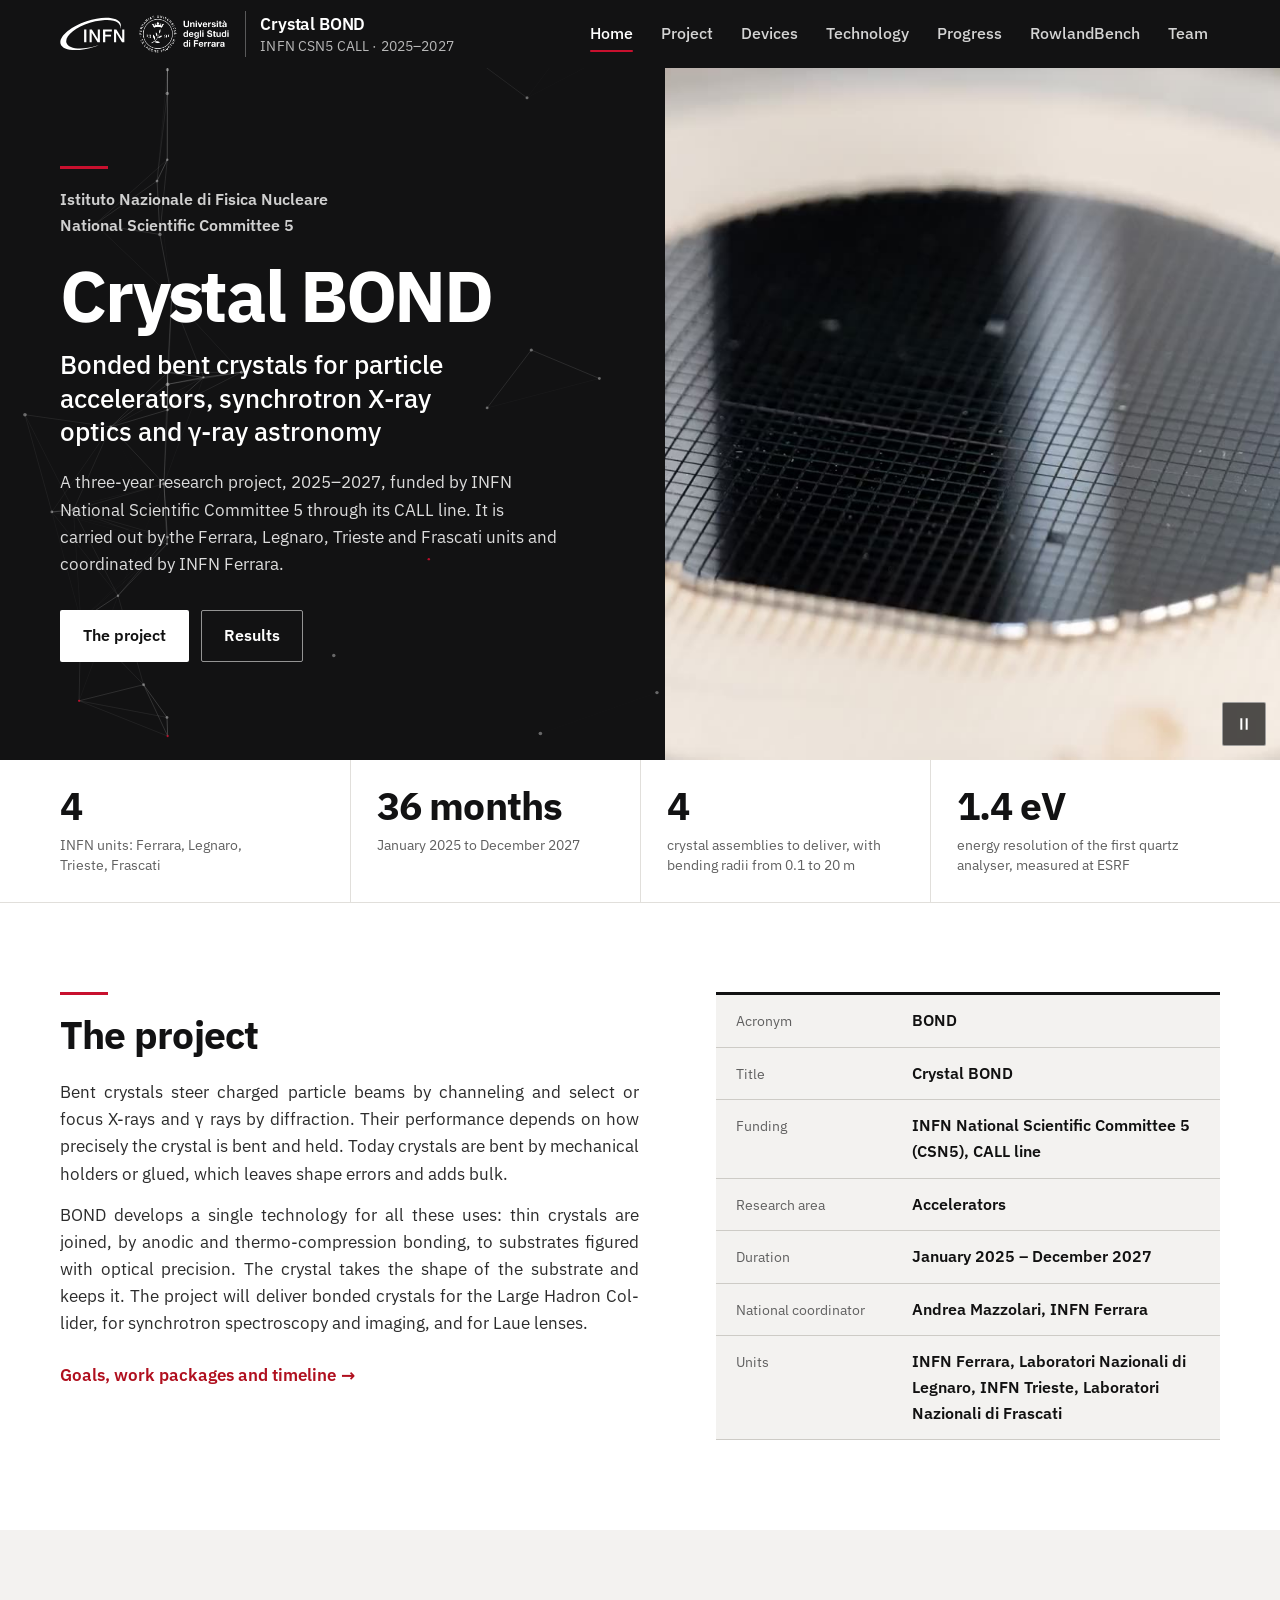
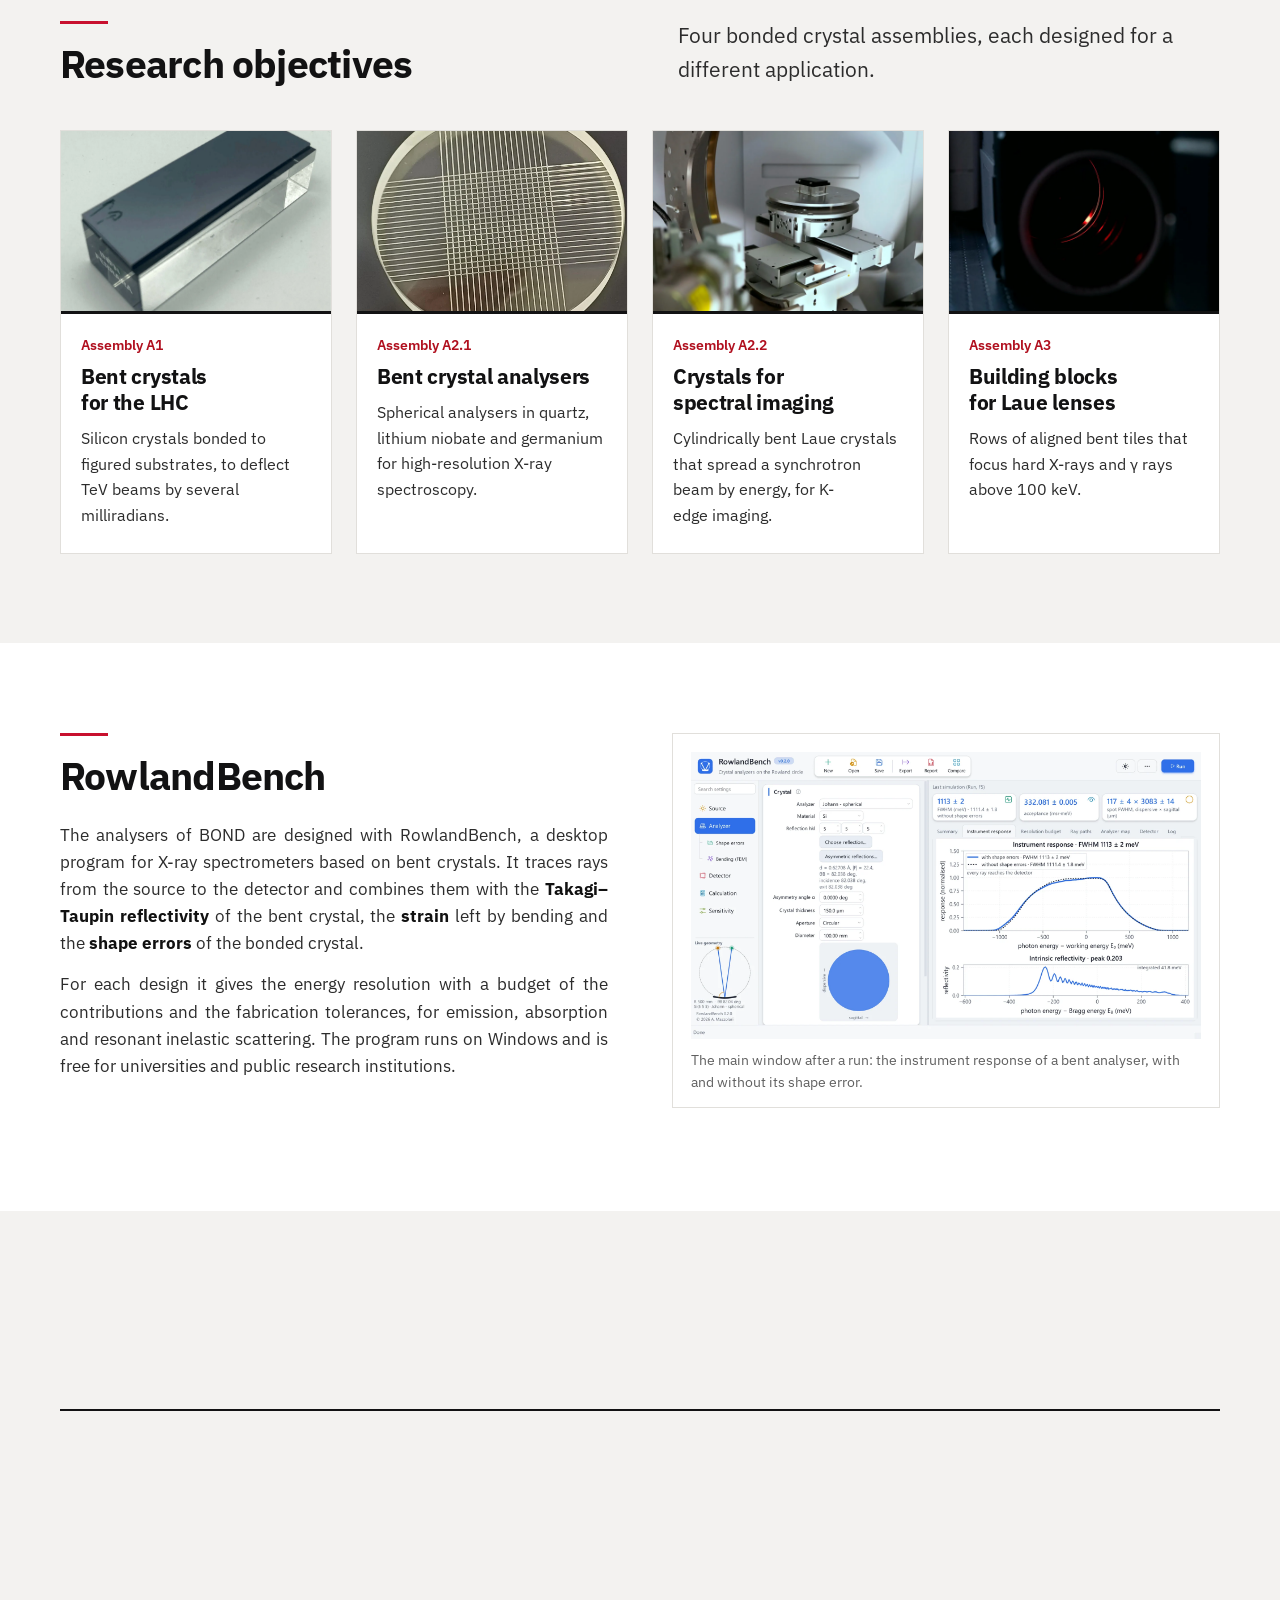
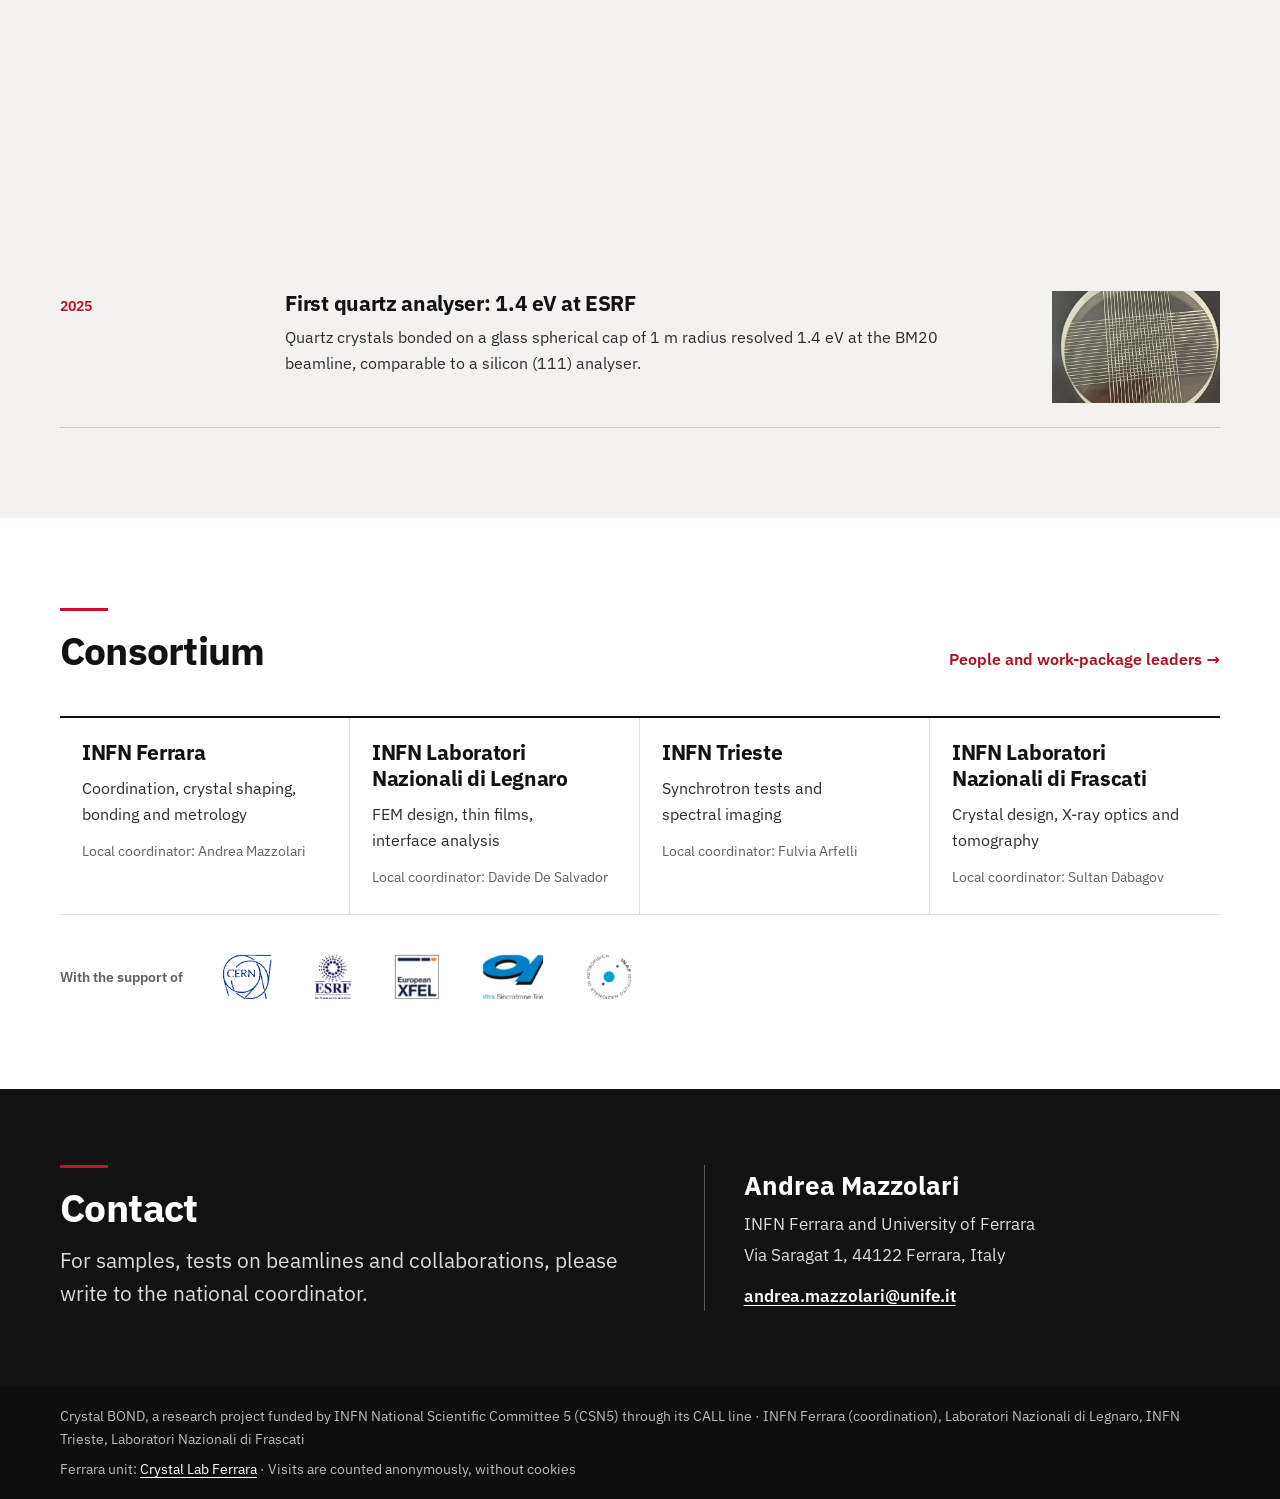
==== commit 4ba3cdef: "Top bar on the model of the lab site, UniFe logo, funding by INFN CSN5 through the CALL line The bar" ====
--- a/index.html
+++ b/index.html
@@ -5,22 +5,22 @@
 <script>document.documentElement.classList.replace('no-js', 'js');</script>
 <meta name="viewport" content="width=device-width, initial-scale=1, viewport-fit=cover">
 <title>Crystal BOND · INFN research project on bonded bent crystals</title>
-<meta name="description" content="BOND is a research project of INFN National Scientific Committee 5 (2025–2027) on bent crystals bonded to figured substrates, for the LHC, X-ray spectroscopy and imaging, and Laue lenses.">
+<meta name="description" content="BOND is a research project funded by INFN National Scientific Committee 5 through its CALL line (2025–2027) on bent crystals bonded to figured substrates, for the LHC, X-ray spectroscopy and imaging, and Laue lenses.">
 <meta name="theme-color" content="#0e0e0f">
 <link rel="icon" href="img/logo.svg" type="image/svg+xml">
 <link rel="preload" href="fonts/ibm-plex-sans-latin.woff2" as="font" type="font/woff2" crossorigin>
 <link rel="stylesheet" href="base.css?v=514ed836">
-<link rel="stylesheet" href="bond.css?v=801eb155">
+<link rel="stylesheet" href="bond.css?v=3d575f5a">
 <meta property="og:type" content="website">
 <meta property="og:site_name" content="Crystal BOND">
 <meta property="og:title" content="Crystal BOND · INFN research project on bonded bent crystals">
-<meta property="og:description" content="BOND is a research project of INFN National Scientific Committee 5 (2025–2027) on bent crystals bonded to figured substrates, for the LHC, X-ray spectroscopy and imaging, and Laue lenses.">
+<meta property="og:description" content="BOND is a research project funded by INFN National Scientific Committee 5 through its CALL line (2025–2027) on bent crystals bonded to figured substrates, for the LHC, X-ray spectroscopy and imaging, and Laue lenses.">
 </head>
 <body class="home">
 <a class="skip" href="#main">Skip to content</a>
 <header class="nav">
   <div class="wrap nav-in">
-    <a class="brand" href="./"><img src="img/logos/infn-white.svg" alt="INFN" width="65" height="34"><span>Crystal BOND<small>CSN5 project · 2025–2027</small></span></a>
+    <a class="brand" href="./"><img src="img/logos/infn-white.svg" alt="INFN" width="65" height="34"><img class="unife" src="img/logos/unife-white.png" alt="University of Ferrara" width="359" height="160"><span>Crystal BOND<small>INFN CSN5 CALL · 2025–2027</small></span></a>
     <button class="menu-btn" type="button" aria-expanded="false" aria-controls="menu" aria-label="Menu"><svg viewBox="0 0 24 24" aria-hidden="true"><path d="M3 6h18M3 12h18M3 18h18" stroke="currentColor" stroke-width="2" stroke-linecap="round"/></svg></button>
     <nav class="nav-main" aria-label="Main">
       <ul class="nav-links" id="menu">
@@ -42,7 +42,7 @@
     <p class="kicker rise"><span>Istituto Nazionale di Fisica Nucleare</span> <span>National Scientific Committee 5</span></p>
     <h1 class="rise d1">Crystal BOND</h1>
     <p class="i-sub rise d1">Bonded bent crystals for particle accelerators, synchrotron <span class="nw">X-ray</span> optics and γ-ray astronomy</p>
-    <p class="i-lead rise d2">A three-year INFN research project, 2025–2027, carried out by the Ferrara, Legnaro, Trieste and Frascati units and coordinated by INFN Ferrara.</p>
+    <p class="i-lead rise d2">A three-year research project, 2025–2027, funded by INFN National Scientific Committee 5 through its CALL line. It is carried out by the Ferrara, Legnaro, Trieste and Frascati units and coordinated by INFN Ferrara.</p>
     <div class="actions rise d3"><a class="btn btn-white" href="project.html">The project</a><a class="btn btn-ghost" href="progress.html">Results</a></div>
   </div>
   <div class="i-hero-photo"><video muted loop playsinline preload="none" poster="img/video/hero.jpg?v=df457d3f" aria-label="The Ferrara laboratory: a diced silicon wafer, the dicing room, a wafer on its frame, the first quartz analyser, a silicon crystal bonded on glass"><source src="img/video/hero.mp4?v=df457d3f" type="video/mp4"></video></div>
@@ -69,7 +69,7 @@
     <dl class="factsheet" aria-label="Project data">
       <dt>Acronym</dt><dd>BOND</dd>
       <dt>Title</dt><dd>Crystal BOND</dd>
-      <dt>Funding body</dt><dd>INFN, National Scientific Committee 5</dd>
+      <dt>Funding</dt><dd>INFN National Scientific Committee 5 (CSN5), CALL line</dd>
       <dt>Research area</dt><dd>Accelerators</dd>
       <dt>Duration</dt><dd>January 2025 – December 2027</dd>
       <dt>National coordinator</dt><dd>Andrea Mazzolari, INFN Ferrara</dd>
@@ -163,12 +163,13 @@
       </div>
       <div class="foot-logos">
         <img src="img/logos/infn.svg" alt="INFN" width="107" height="56" loading="lazy">
+        <img src="img/logos/unife.png" alt="University of Ferrara" width="251" height="112" loading="lazy">
       </div>
     </div>
   </div>
   <div class="foot-bar">
     <div class="wrap foot-bottom">
-      <p>Crystal BOND, a research project of INFN National Scientific Committee 5 · INFN Ferrara (coordination), Laboratori Nazionali di Legnaro, INFN Trieste, Laboratori Nazionali di Frascati</p>
+      <p>Crystal BOND, a research project funded by INFN National Scientific Committee 5 (CSN5) through its CALL line · INFN Ferrara (coordination), Laboratori Nazionali di Legnaro, INFN Trieste, Laboratori Nazionali di Frascati</p>
       <p>Ferrara unit: <a href="https://crystalab.unife.it/">Crystal Lab Ferrara</a> · Visits are counted anonymously, without cookies</p>
     </div>
   </div>
--- a/bond.css
+++ b/bond.css
@@ -323,38 +323,28 @@
 .bars .bar i { background: var(--ink); }
 .tl-item::before { border-color: var(--ink); }
 .unit-tag { color: var(--muted); }
-/* header background */
-/* the header keeps the layout of the lab site, but is dark: img/nav-bg.jpg (src/make-nav-bg.js) is a bent crystal seen from
-   the side, with channeled particles; the picture is veiled under the name of the project and clear towards the links */
-.nav, .nav.solid, .nav.open, .no-js .nav {
-  background: linear-gradient(90deg, rgba(11,11,13,.94) 0, rgba(11,11,13,.88) 26%, rgba(11,11,13,.68) 55%, rgba(11,11,13,.58) 100%), #0b0b0d url(img/nav-bg.jpg) center / cover no-repeat;
-  -webkit-backdrop-filter: none; backdrop-filter: none; border-bottom: 1px solid rgba(255,255,255,.14); box-shadow: none;
-}
-.nav.solid { box-shadow: 0 6px 24px rgba(0, 0, 0, .35); }
-body::before { background: #0b0b0d; }
+/* header: on the model of the lab site, a flat bar with white text, here in the black of the project; the logos of
+   INFN and of the University of Ferrara stand before the name */
+.nav, .nav.solid, .nav.open, .no-js .nav { background: var(--navy); -webkit-backdrop-filter: none; backdrop-filter: none; border-bottom: 0; box-shadow: none; }
+body::before { background: var(--navy); }
 .brand { color: #fff; }
-.brand small { color: #cfcfcf; }
-.brand > span { border-left-color: rgba(255,255,255,.35); }
-.nav-links a { color: #ededed; text-shadow: 0 1px 6px rgba(0,0,0,.8); }
-.nav-links a:hover { color: #fff; background: rgba(255,255,255,.12); }
+.brand img { height: 34px; }
+.brand img.unife { height: 42px; }
+.brand small { color: rgba(255,255,255,.7); }
+.brand > span { border-left-color: rgba(255,255,255,.3); }
+.nav-links a { color: rgba(255,255,255,.82); }
+.nav-links a:hover { color: #fff; background: rgba(255,255,255,.1); }
 .nav-links a[aria-current="page"] { color: #fff; }
+.nav-links a[aria-current="page"]::after { background: var(--gold); }
 .menu-btn { color: #fff; }
 .nav :focus-visible { outline-color: var(--accent-soft); }
 @media (max-width: 70em) {
-  .nav-links { background: #0b0b0d; border-bottom-color: rgba(255,255,255,.14); box-shadow: 0 16px 30px rgba(0,0,0,.4); }
-  .nav-links a { border-bottom-color: rgba(255,255,255,.14); text-shadow: none; }
+  .nav-links { background: var(--navy); border-bottom-color: rgba(255,255,255,.14); box-shadow: 0 16px 30px rgba(0,0,0,.4); }
+  .nav-links a { border-bottom-color: rgba(255,255,255,.14); font-size: var(--fs-lead); font-weight: 600; }
   .no-js .nav-links { background: none; }
 }
-/* larger type in the header (wide screens; the phone menu keeps its own sizes) */
-@media (min-width: 70.01em) {
-  :root { --nav-h: 76px; }
-  .nav-links { gap: 6px; }
-  .nav-links a { font-size: 1.2rem; font-weight: 600; padding: 8px 14px; }
-  .nav-links a[aria-current="page"]::after { left: 14px; right: 14px; bottom: 2px; height: 3px; }
-  .brand { font-size: 1.3rem; }
-  .brand small { font-size: .95rem; margin-top: -2px; }
-  .brand img { height: 40px; }
-}
+@media (max-width: 520px) { .brand { gap: 10px; } .brand img { height: 28px; } .brand img.unife { height: 33px; } .brand small { display: none; } .brand > span { padding-left: 11px; margin-left: 0; } }
+@media (max-width: 359px) { .brand > span { display: none; } }
 /* RowlandBench: result views */
 /* ---------- statistics page: one series everywhere, in ink; red only for the bar under the pointer ---------- */
 .stats-head { grid-template-columns: 1fr; }
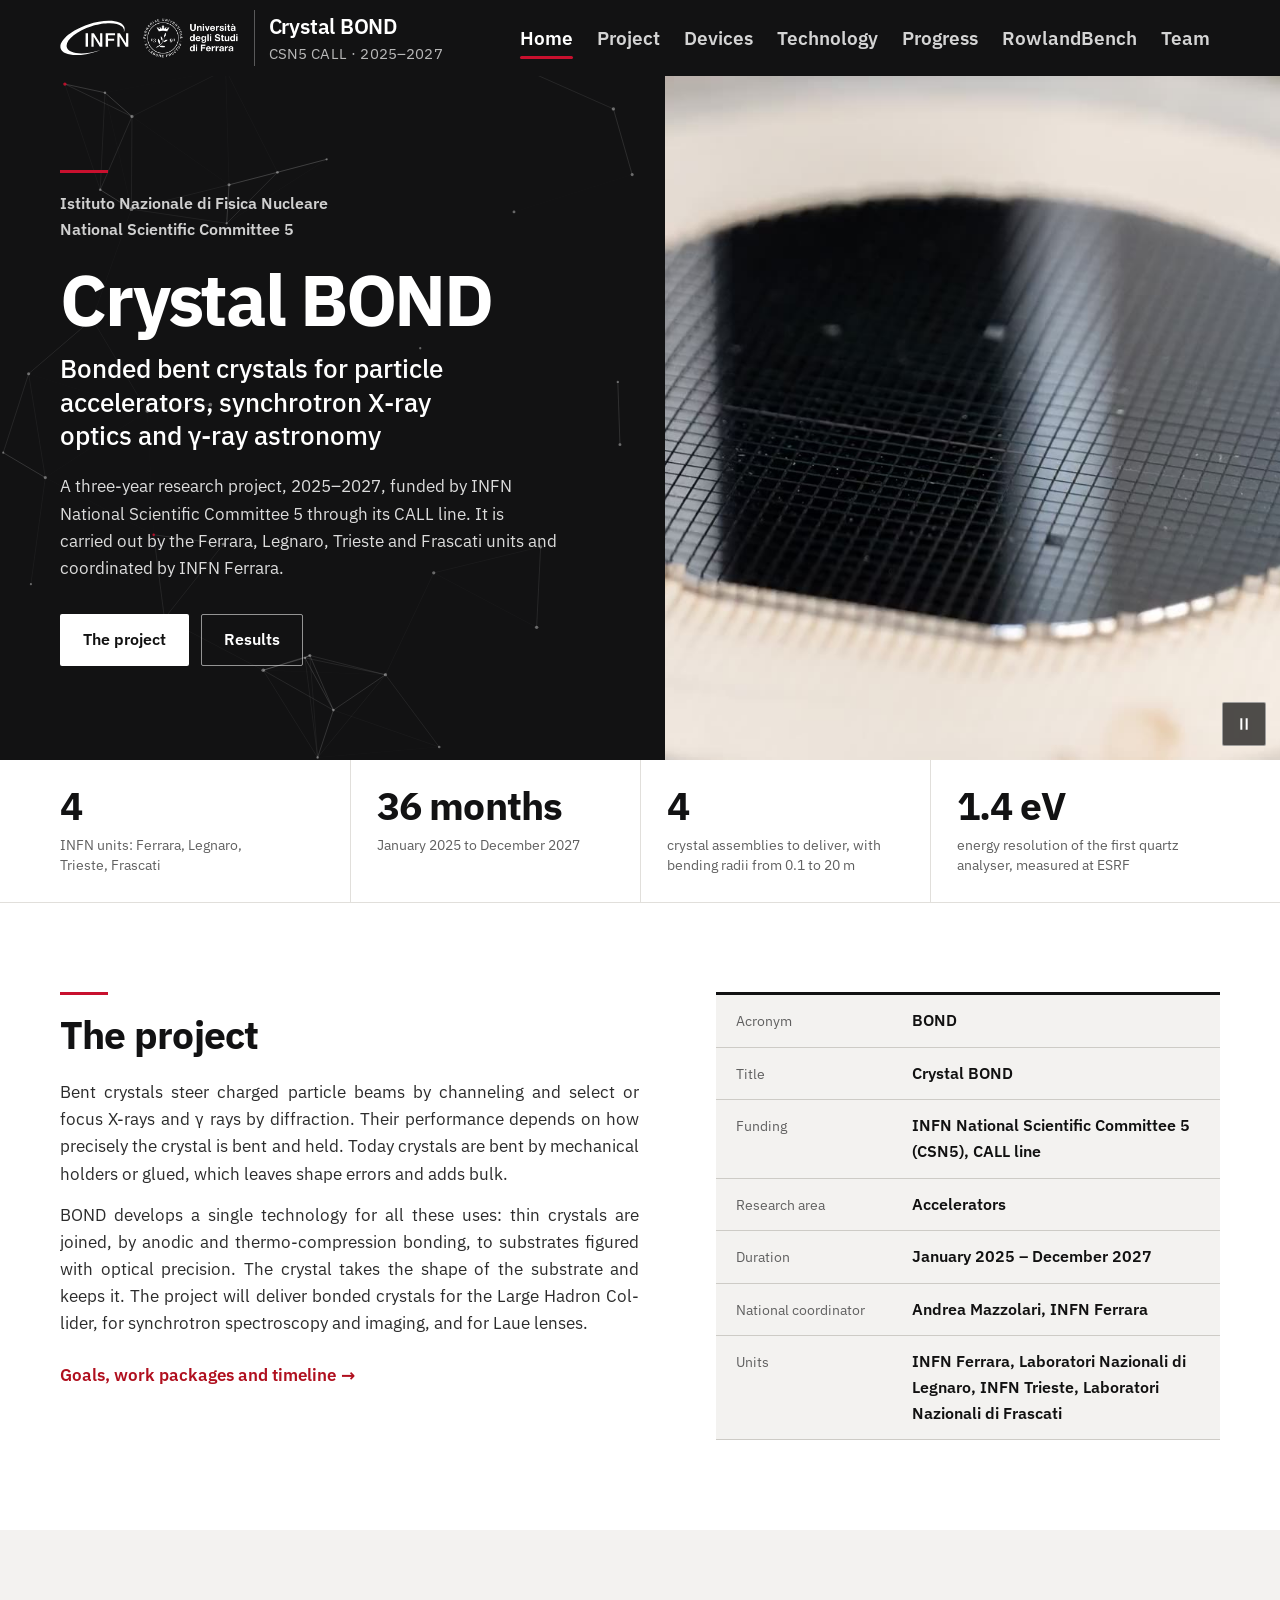
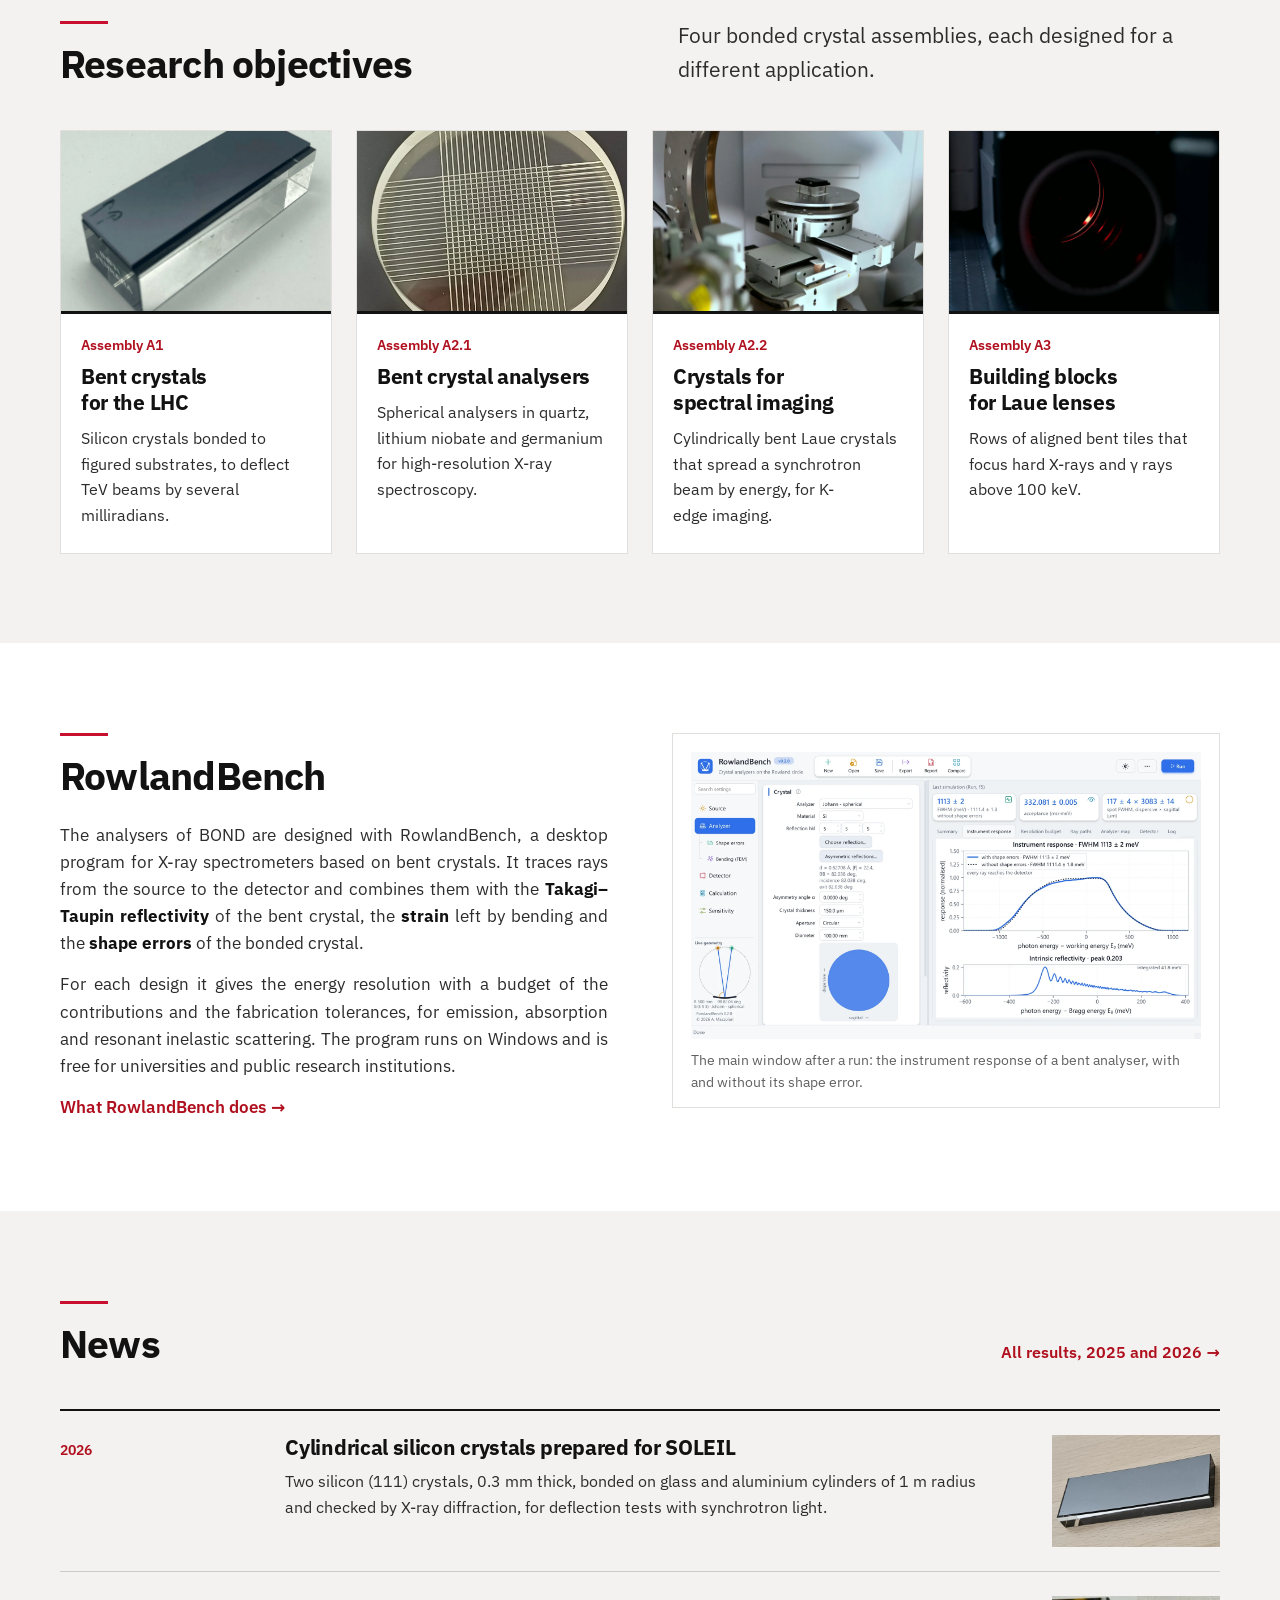
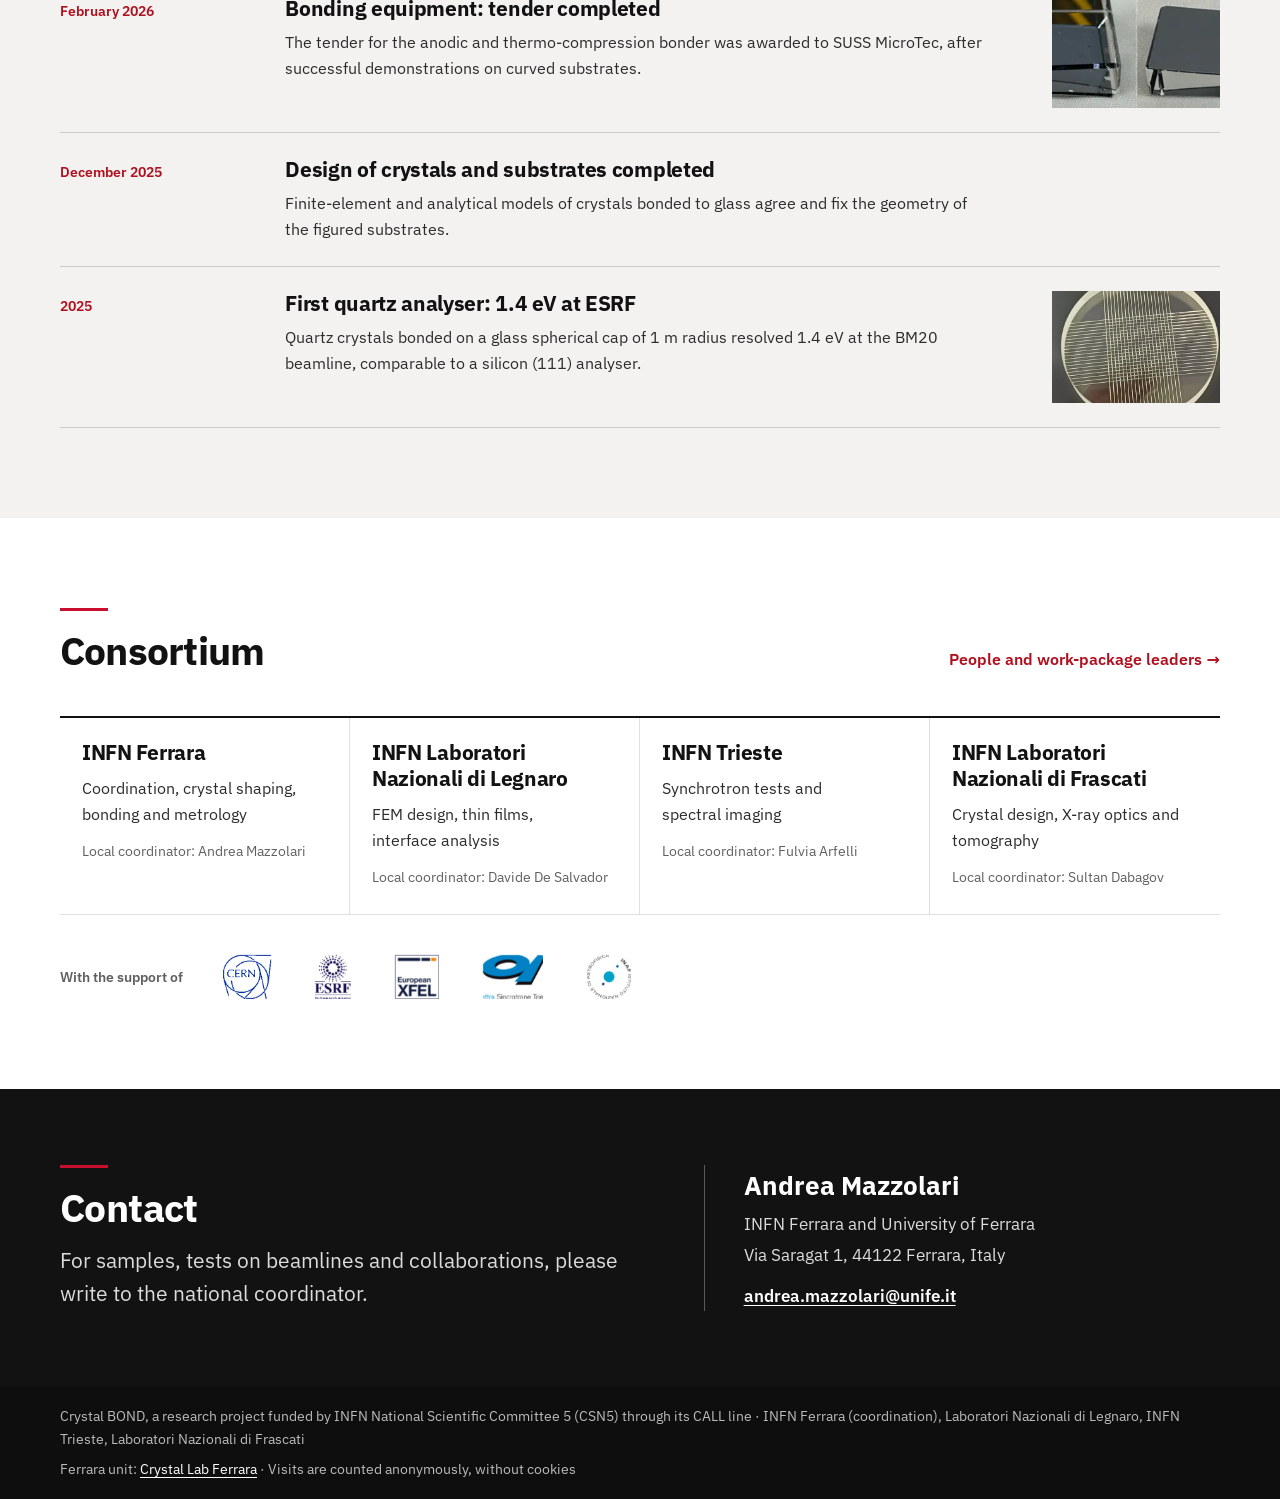
==== commit 5f226243: "Top bar: larger type on wide screens, as before; shorter line under the name From 1280 px up the men" ====
--- a/index.html
+++ b/index.html
@@ -10,7 +10,7 @@
 <link rel="icon" href="img/logo.svg" type="image/svg+xml">
 <link rel="preload" href="fonts/ibm-plex-sans-latin.woff2" as="font" type="font/woff2" crossorigin>
 <link rel="stylesheet" href="base.css?v=514ed836">
-<link rel="stylesheet" href="bond.css?v=3d575f5a">
+<link rel="stylesheet" href="bond.css?v=4c5f527c">
 <meta property="og:type" content="website">
 <meta property="og:site_name" content="Crystal BOND">
 <meta property="og:title" content="Crystal BOND · INFN research project on bonded bent crystals">
@@ -20,7 +20,7 @@
 <a class="skip" href="#main">Skip to content</a>
 <header class="nav">
   <div class="wrap nav-in">
-    <a class="brand" href="./"><img src="img/logos/infn-white.svg" alt="INFN" width="65" height="34"><img class="unife" src="img/logos/unife-white.png" alt="University of Ferrara" width="359" height="160"><span>Crystal BOND<small>INFN CSN5 CALL · 2025–2027</small></span></a>
+    <a class="brand" href="./"><img src="img/logos/infn-white.svg" alt="INFN" width="65" height="34"><img class="unife" src="img/logos/unife-white.png" alt="University of Ferrara" width="359" height="160"><span>Crystal BOND<small>CSN5 CALL · 2025–2027</small></span></a>
     <button class="menu-btn" type="button" aria-expanded="false" aria-controls="menu" aria-label="Menu"><svg viewBox="0 0 24 24" aria-hidden="true"><path d="M3 6h18M3 12h18M3 18h18" stroke="currentColor" stroke-width="2" stroke-linecap="round"/></svg></button>
     <nav class="nav-main" aria-label="Main">
       <ul class="nav-links" id="menu">
--- a/bond.css
+++ b/bond.css
@@ -345,6 +345,16 @@
 }
 @media (max-width: 520px) { .brand { gap: 10px; } .brand img { height: 28px; } .brand img.unife { height: 33px; } .brand small { display: none; } .brand > span { padding-left: 11px; margin-left: 0; } }
 @media (max-width: 359px) { .brand > span { display: none; } }
+/* larger type in the bar on wide screens, as before the bar was redrawn (owner, 21/11/2026); the phone menu keeps its sizes */
+@media (min-width: 80em) {
+  :root { --nav-h: 76px; }
+  .nav-links a { font-size: 1.2rem; font-weight: 600; padding: 8px 10px; }
+  .nav-links a[aria-current="page"]::after { left: 10px; right: 10px; bottom: 2px; height: 3px; }
+  .brand { font-size: 1.3rem; }
+  .brand small { font-size: .95rem; margin-top: -2px; }
+  .brand img { height: 36px; }
+  .brand img.unife { height: 44px; }
+}
 /* RowlandBench: result views */
 /* ---------- statistics page: one series everywhere, in ink; red only for the bar under the pointer ---------- */
 .stats-head { grid-template-columns: 1fr; }
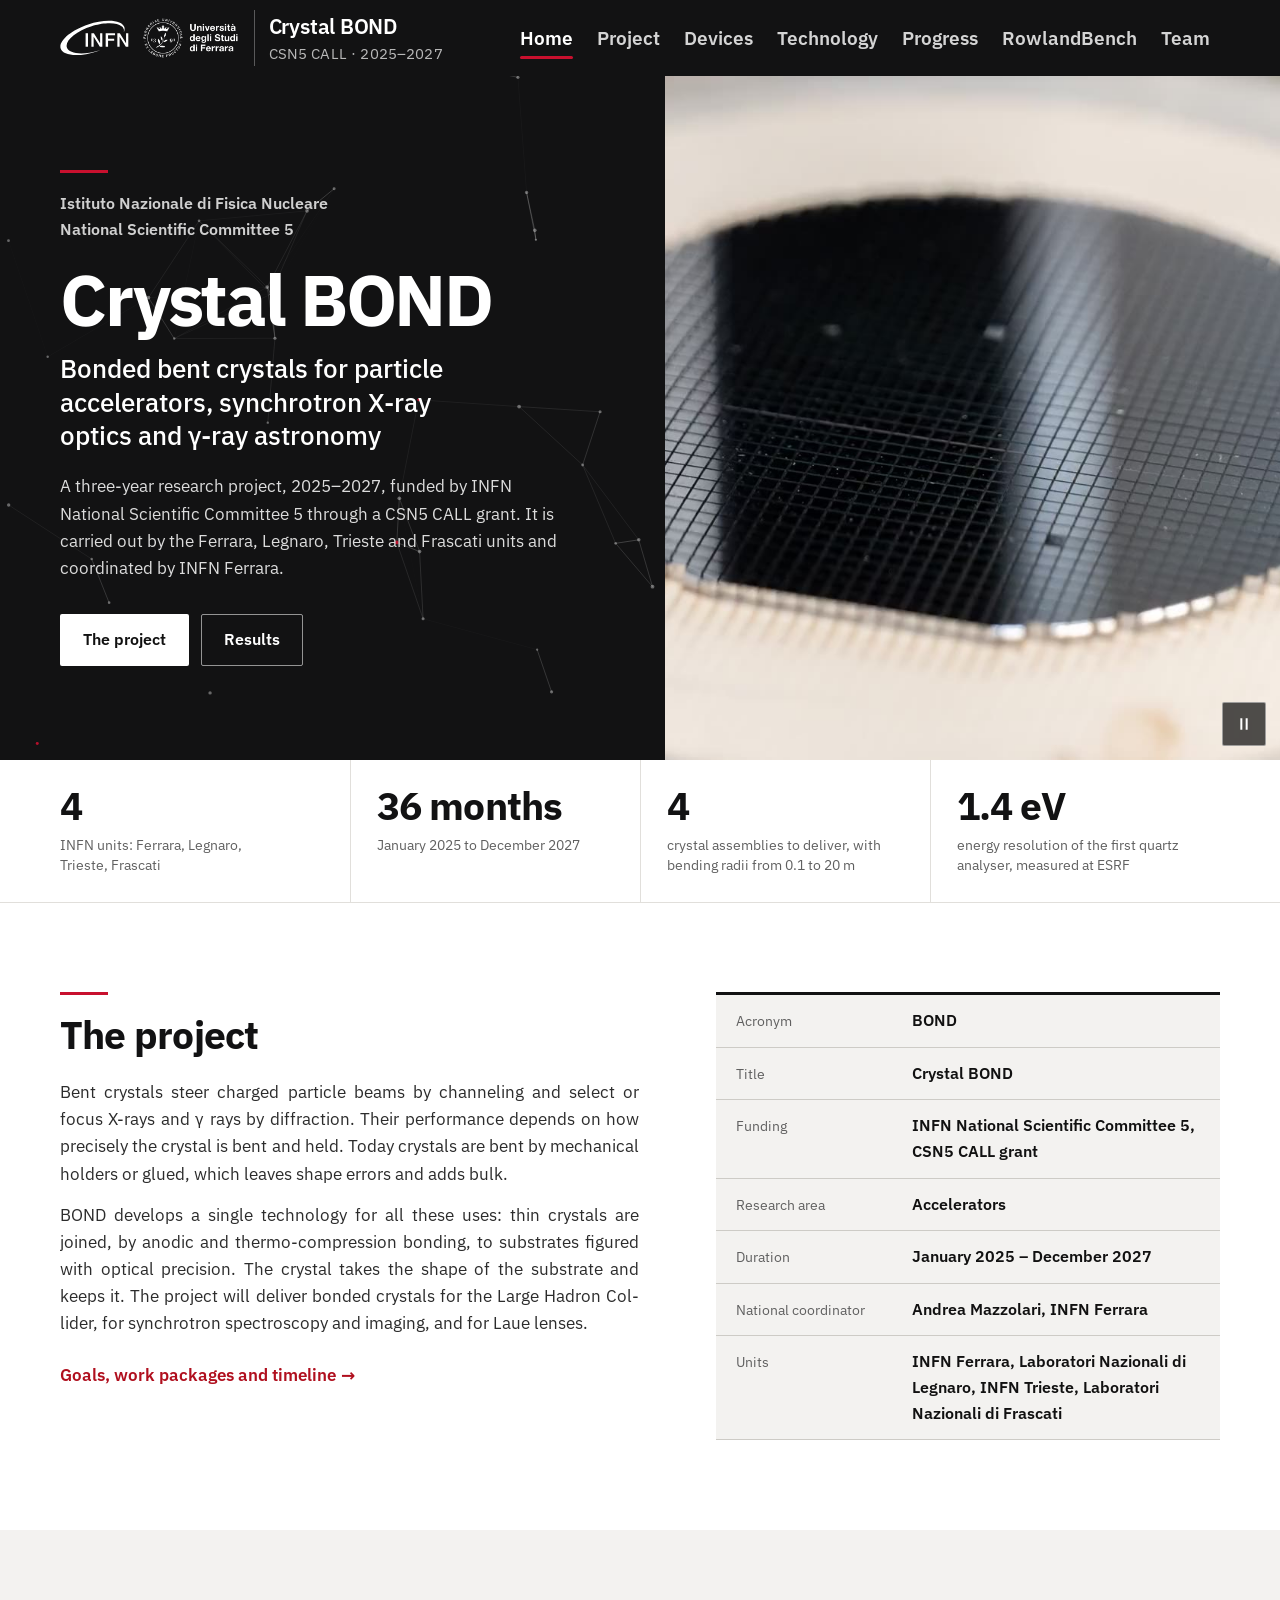
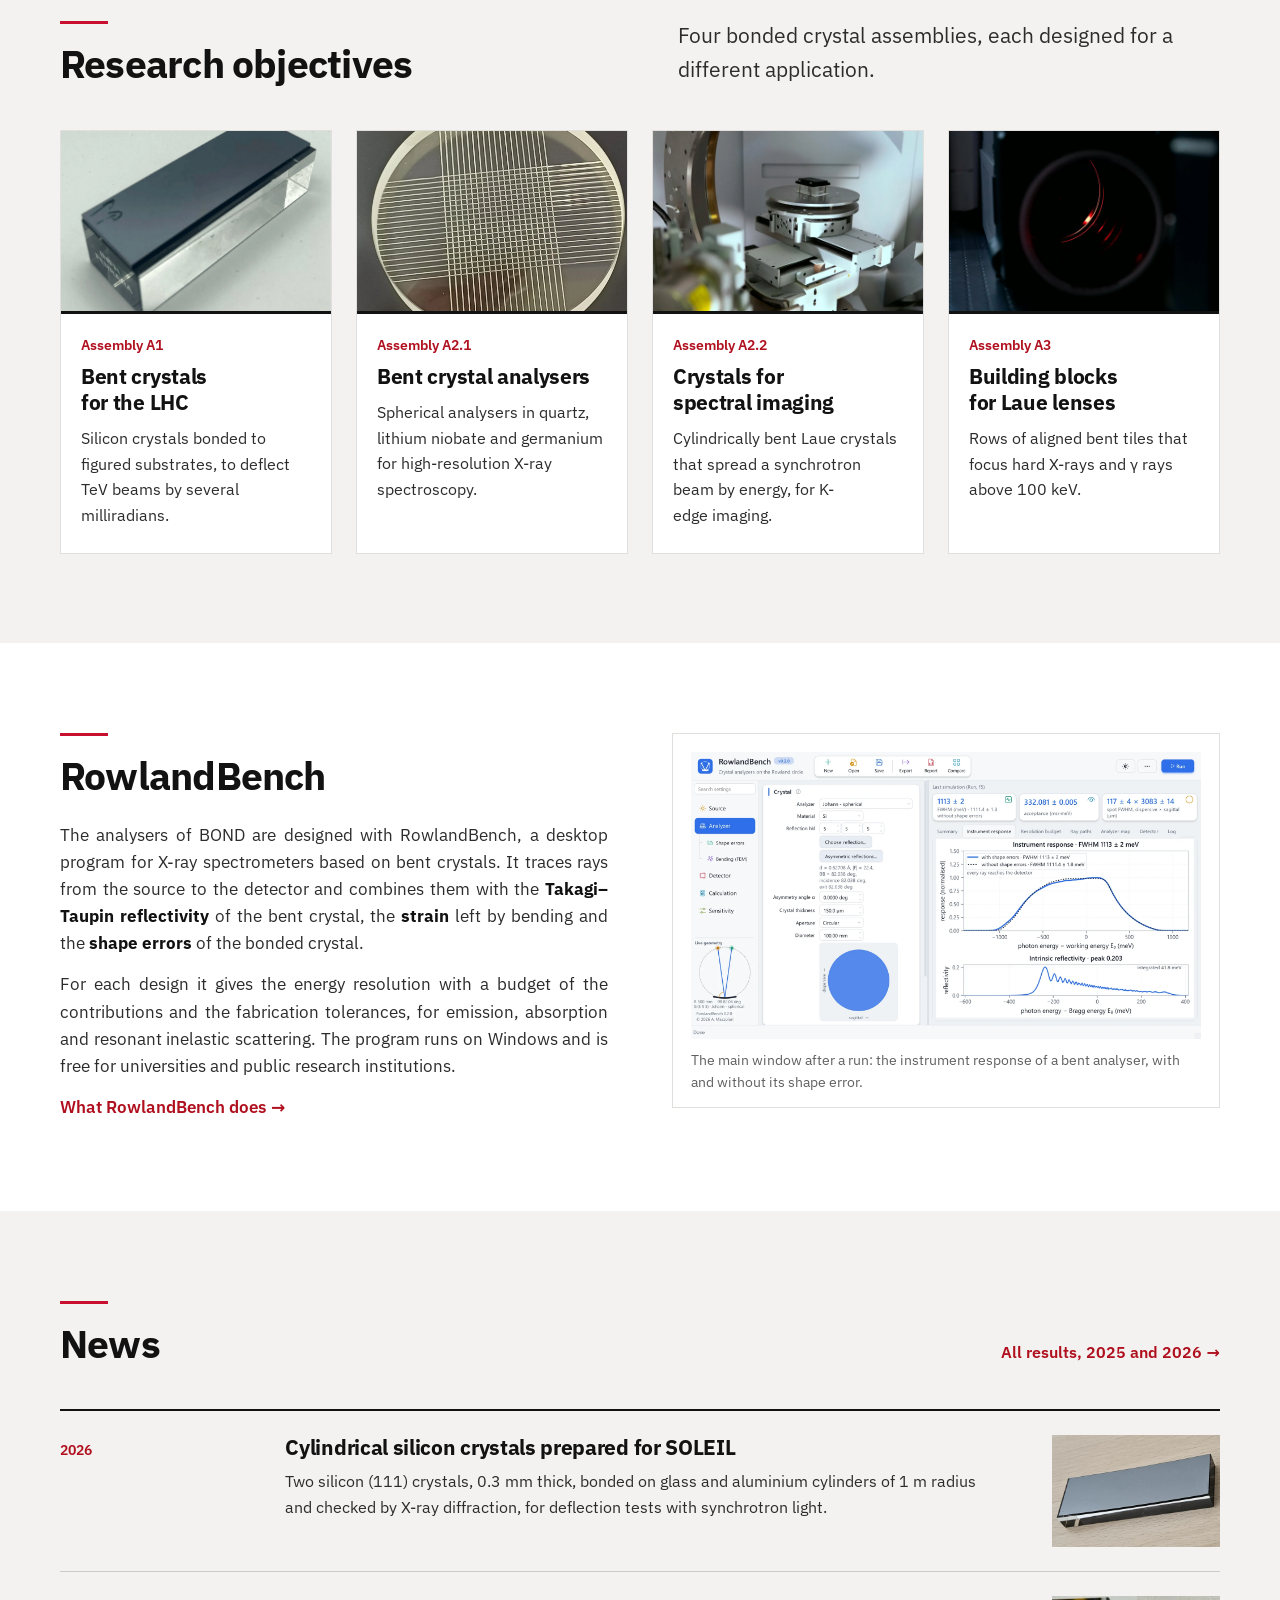
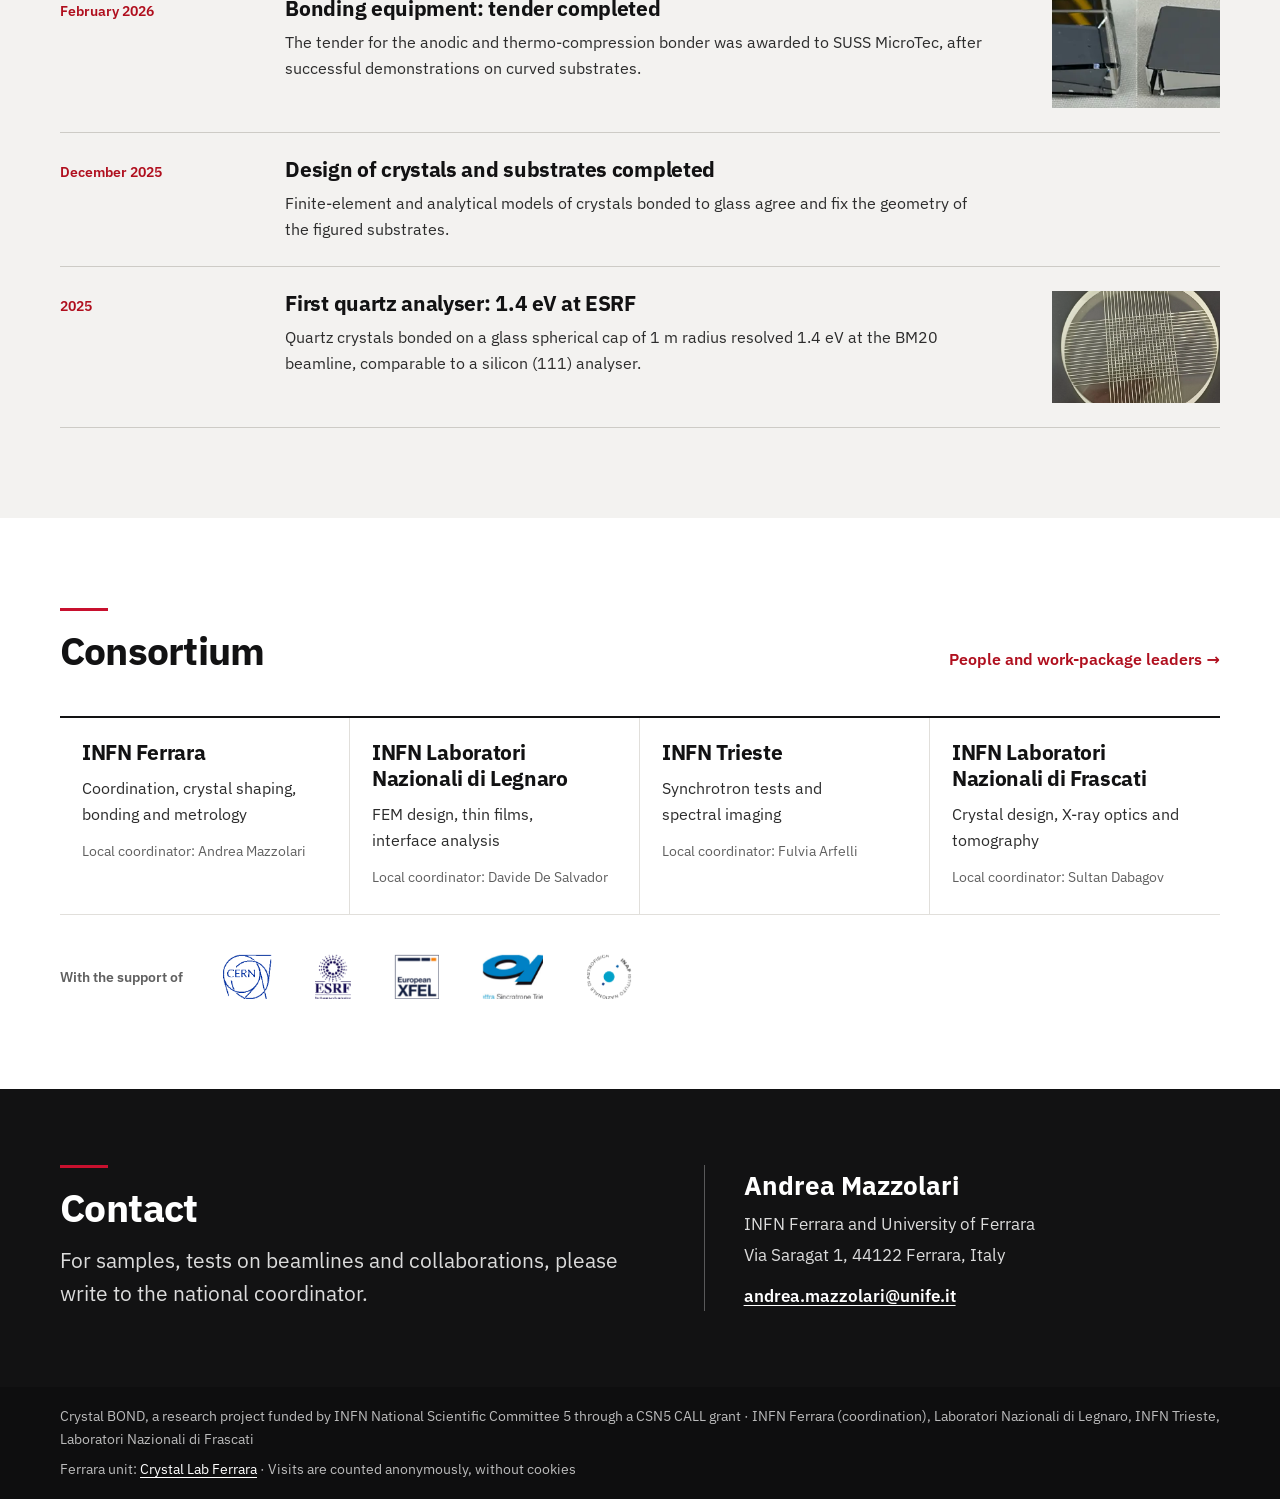
==== commit 7ddedf04: "Funding wording: through a CSN5 CALL grant Home page, Project page, footer and description.  Co-Auth" ====
--- a/index.html
+++ b/index.html
@@ -5,7 +5,7 @@
 <script>document.documentElement.classList.replace('no-js', 'js');</script>
 <meta name="viewport" content="width=device-width, initial-scale=1, viewport-fit=cover">
 <title>Crystal BOND · INFN research project on bonded bent crystals</title>
-<meta name="description" content="BOND is a research project funded by INFN National Scientific Committee 5 through its CALL line (2025–2027) on bent crystals bonded to figured substrates, for the LHC, X-ray spectroscopy and imaging, and Laue lenses.">
+<meta name="description" content="BOND is a research project funded by INFN National Scientific Committee 5 through a CSN5 CALL grant (2025–2027) on bent crystals bonded to figured substrates, for the LHC, X-ray spectroscopy and imaging, and Laue lenses.">
 <meta name="theme-color" content="#0e0e0f">
 <link rel="icon" href="img/logo.svg" type="image/svg+xml">
 <link rel="preload" href="fonts/ibm-plex-sans-latin.woff2" as="font" type="font/woff2" crossorigin>
@@ -14,7 +14,7 @@
 <meta property="og:type" content="website">
 <meta property="og:site_name" content="Crystal BOND">
 <meta property="og:title" content="Crystal BOND · INFN research project on bonded bent crystals">
-<meta property="og:description" content="BOND is a research project funded by INFN National Scientific Committee 5 through its CALL line (2025–2027) on bent crystals bonded to figured substrates, for the LHC, X-ray spectroscopy and imaging, and Laue lenses.">
+<meta property="og:description" content="BOND is a research project funded by INFN National Scientific Committee 5 through a CSN5 CALL grant (2025–2027) on bent crystals bonded to figured substrates, for the LHC, X-ray spectroscopy and imaging, and Laue lenses.">
 </head>
 <body class="home">
 <a class="skip" href="#main">Skip to content</a>
@@ -42,7 +42,7 @@
     <p class="kicker rise"><span>Istituto Nazionale di Fisica Nucleare</span> <span>National Scientific Committee 5</span></p>
     <h1 class="rise d1">Crystal BOND</h1>
     <p class="i-sub rise d1">Bonded bent crystals for particle accelerators, synchrotron <span class="nw">X-ray</span> optics and γ-ray astronomy</p>
-    <p class="i-lead rise d2">A three-year research project, 2025–2027, funded by INFN National Scientific Committee 5 through its CALL line. It is carried out by the Ferrara, Legnaro, Trieste and Frascati units and coordinated by INFN Ferrara.</p>
+    <p class="i-lead rise d2">A three-year research project, 2025–2027, funded by INFN National Scientific Committee 5 through a CSN5 CALL grant. It is carried out by the Ferrara, Legnaro, Trieste and Frascati units and coordinated by INFN Ferrara.</p>
     <div class="actions rise d3"><a class="btn btn-white" href="project.html">The project</a><a class="btn btn-ghost" href="progress.html">Results</a></div>
   </div>
   <div class="i-hero-photo"><video muted loop playsinline preload="none" poster="img/video/hero.jpg?v=df457d3f" aria-label="The Ferrara laboratory: a diced silicon wafer, the dicing room, a wafer on its frame, the first quartz analyser, a silicon crystal bonded on glass"><source src="img/video/hero.mp4?v=df457d3f" type="video/mp4"></video></div>
@@ -69,7 +69,7 @@
     <dl class="factsheet" aria-label="Project data">
       <dt>Acronym</dt><dd>BOND</dd>
       <dt>Title</dt><dd>Crystal BOND</dd>
-      <dt>Funding</dt><dd>INFN National Scientific Committee 5 (CSN5), CALL line</dd>
+      <dt>Funding</dt><dd>INFN National Scientific Committee 5, CSN5 CALL grant</dd>
       <dt>Research area</dt><dd>Accelerators</dd>
       <dt>Duration</dt><dd>January 2025 – December 2027</dd>
       <dt>National coordinator</dt><dd>Andrea Mazzolari, INFN Ferrara</dd>
@@ -169,7 +169,7 @@
   </div>
   <div class="foot-bar">
     <div class="wrap foot-bottom">
-      <p>Crystal BOND, a research project funded by INFN National Scientific Committee 5 (CSN5) through its CALL line · INFN Ferrara (coordination), Laboratori Nazionali di Legnaro, INFN Trieste, Laboratori Nazionali di Frascati</p>
+      <p>Crystal BOND, a research project funded by INFN National Scientific Committee 5 through a CSN5 CALL grant · INFN Ferrara (coordination), Laboratori Nazionali di Legnaro, INFN Trieste, Laboratori Nazionali di Frascati</p>
       <p>Ferrara unit: <a href="https://crystalab.unife.it/">Crystal Lab Ferrara</a> · Visits are counted anonymously, without cookies</p>
     </div>
   </div>
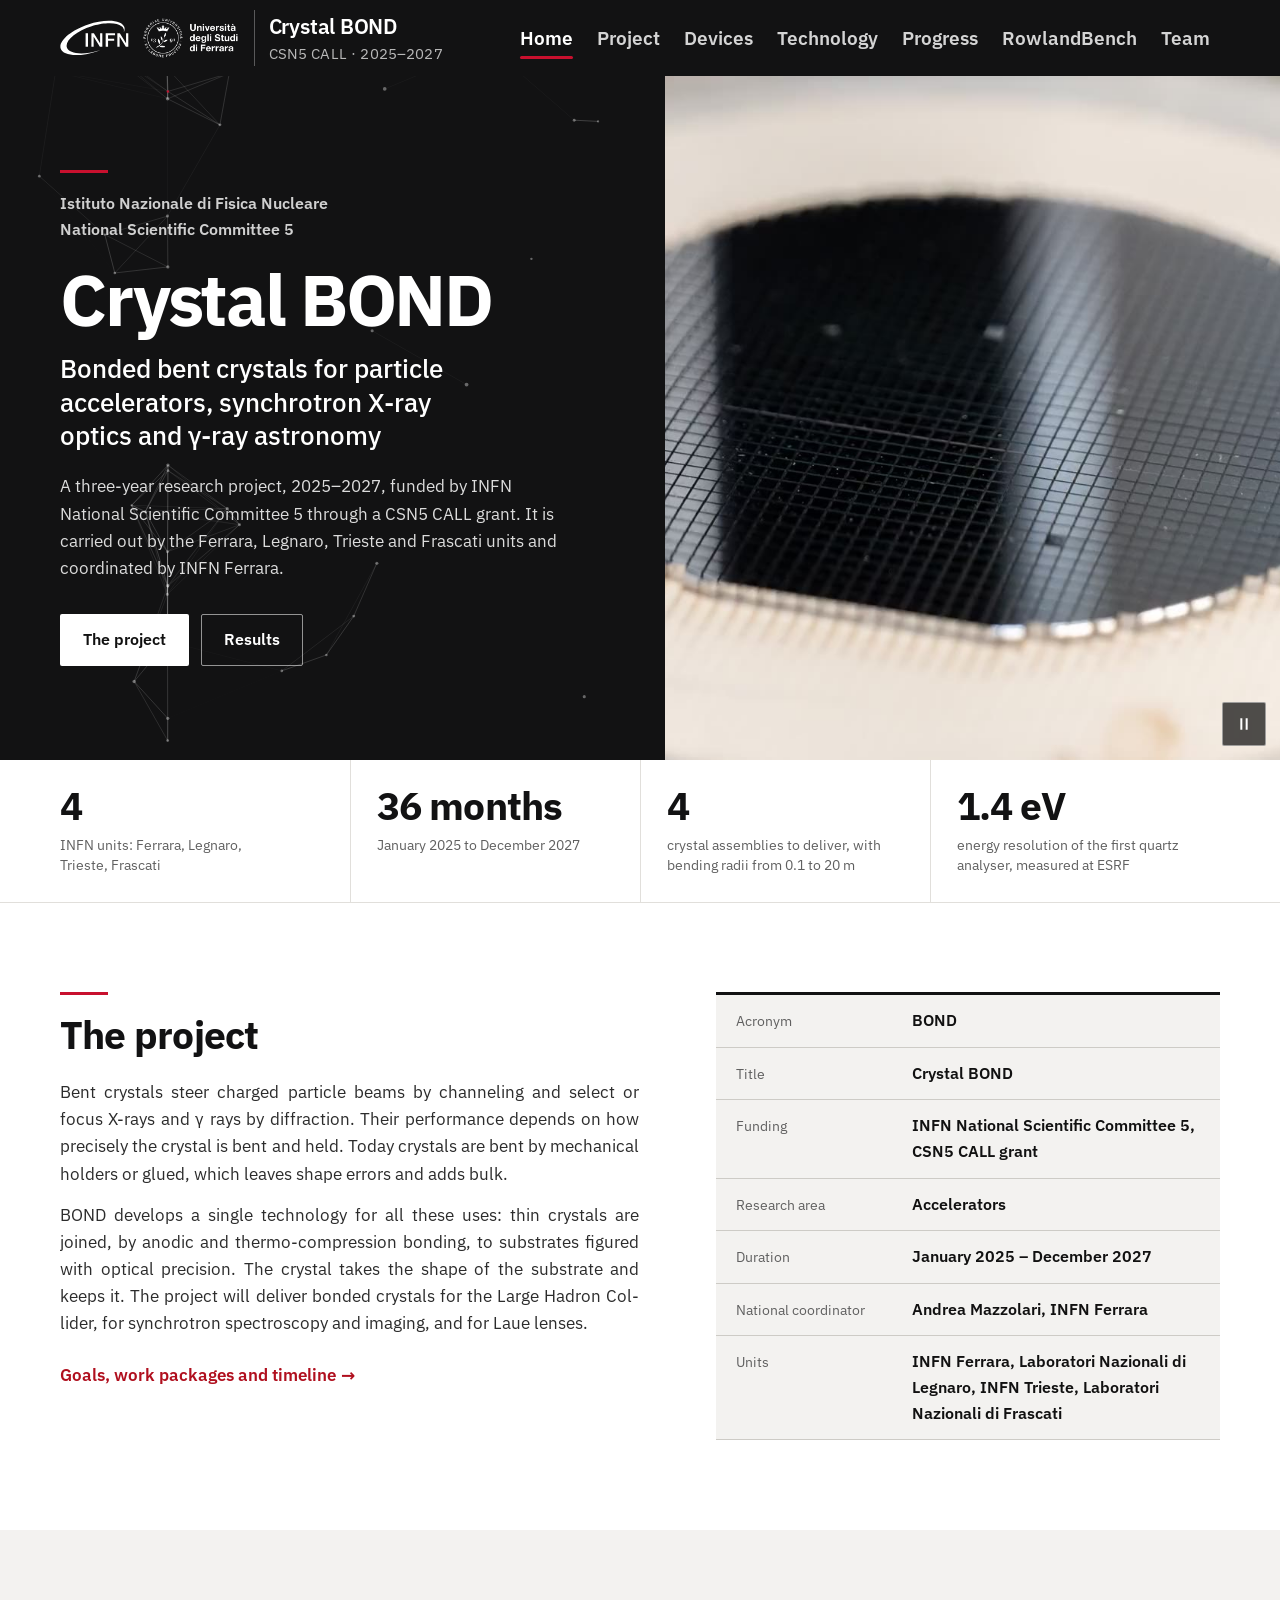
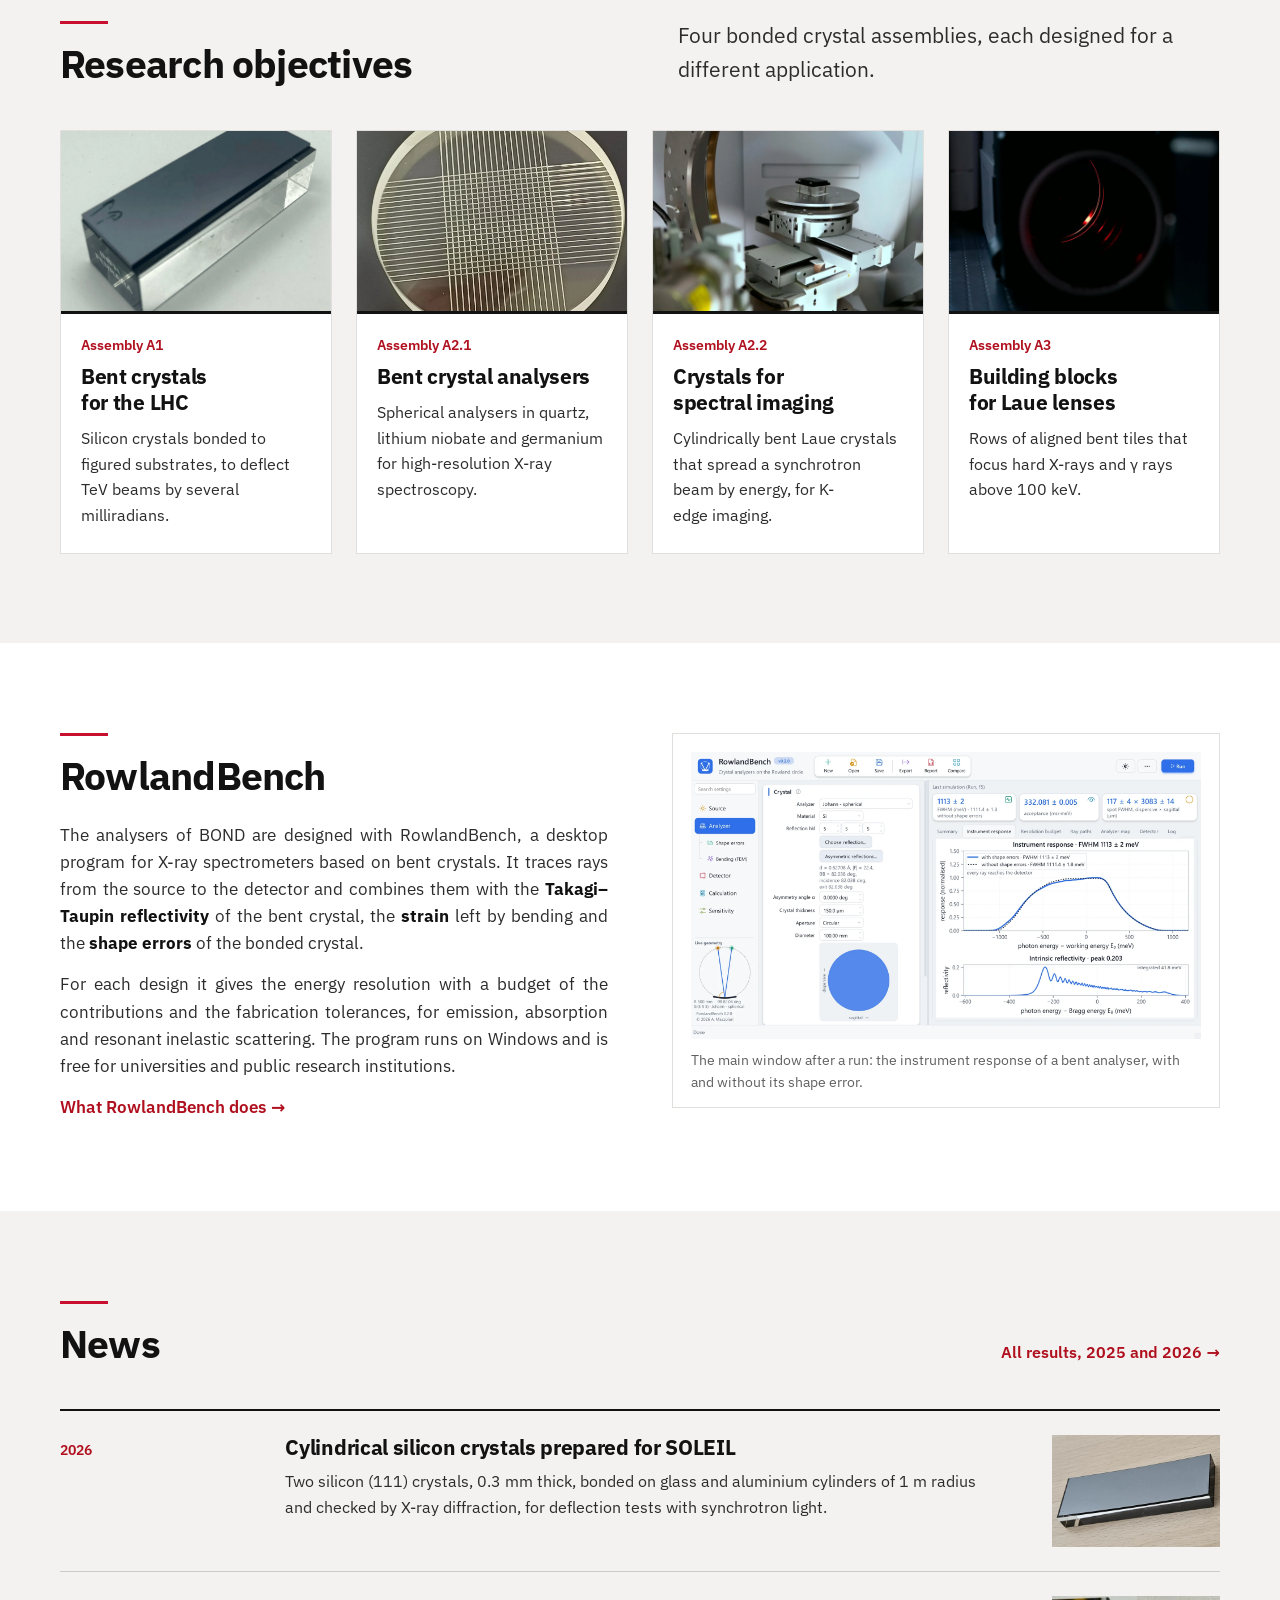
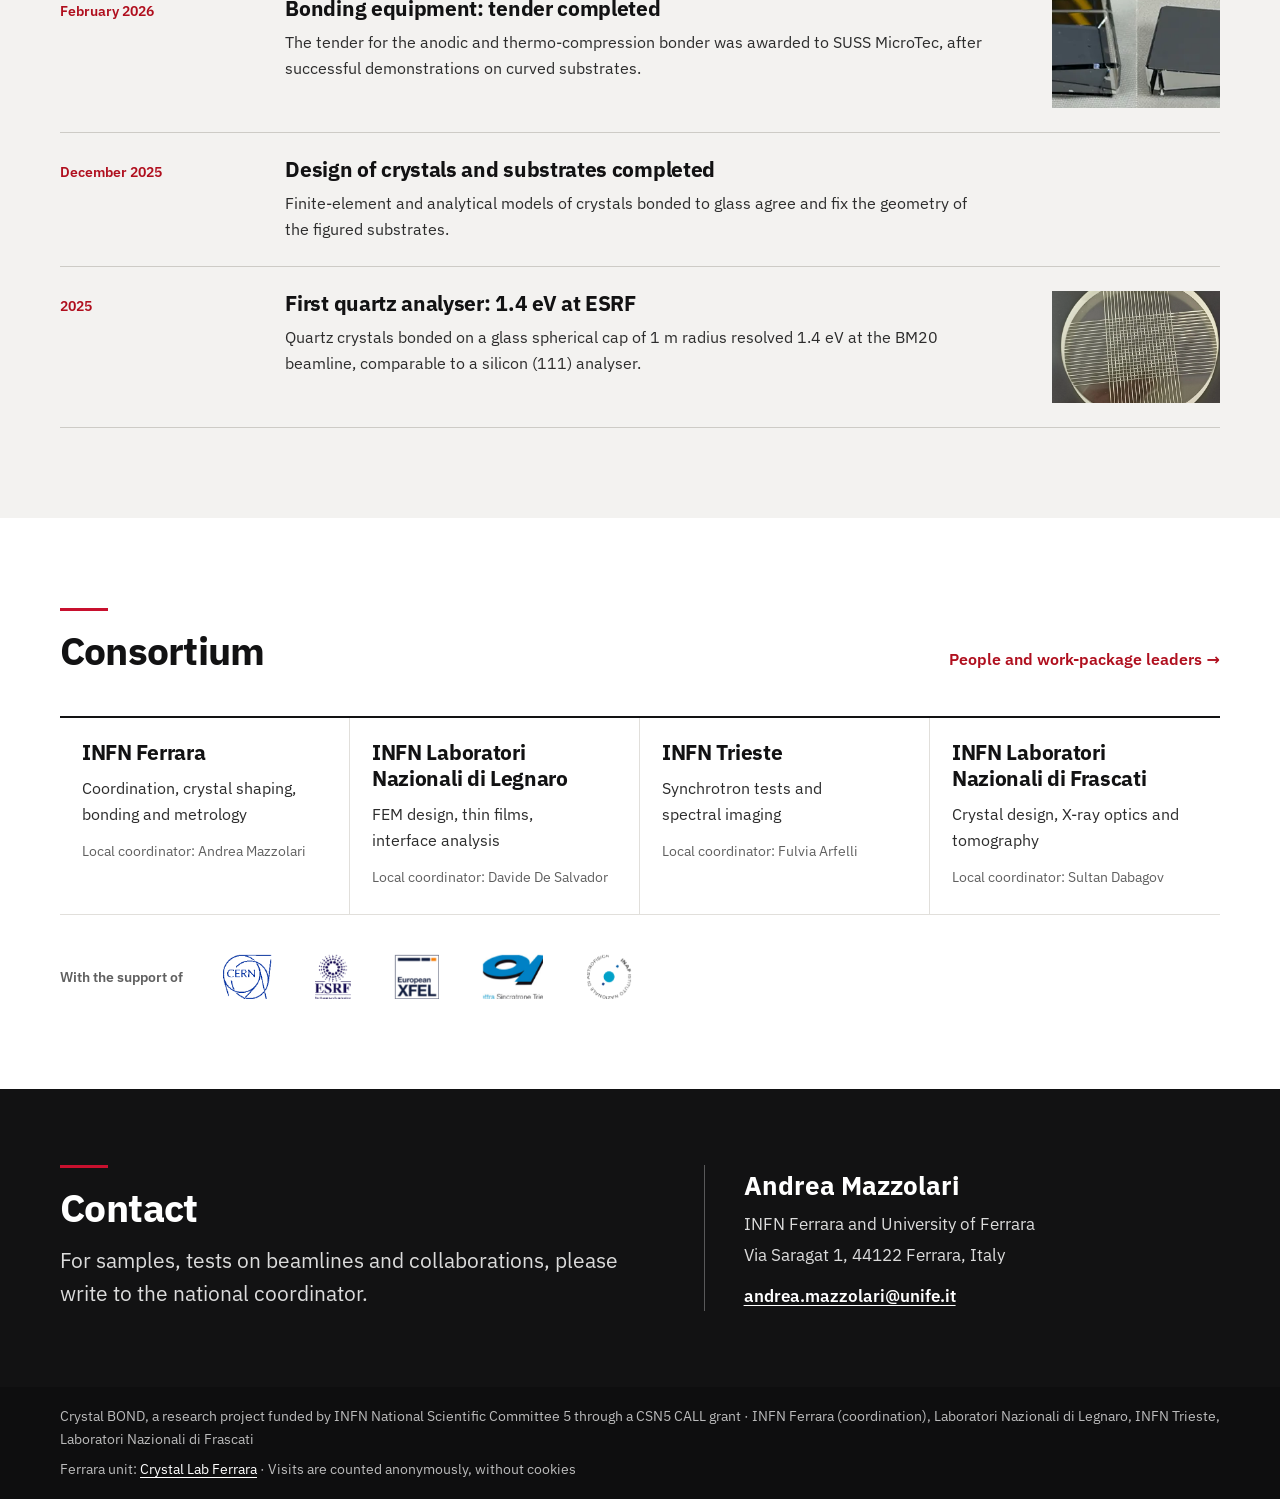
==== commit e35a47ad: "Sharing picture, sitemap and robots.txt Every page names the picture shown when its address is share" ====
--- a/index.html
+++ b/index.html
@@ -15,6 +15,12 @@
 <meta property="og:site_name" content="Crystal BOND">
 <meta property="og:title" content="Crystal BOND · INFN research project on bonded bent crystals">
 <meta property="og:description" content="BOND is a research project funded by INFN National Scientific Committee 5 through a CSN5 CALL grant (2025–2027) on bent crystals bonded to figured substrates, for the LHC, X-ray spectroscopy and imaging, and Laue lenses.">
+<meta property="og:url" content="https://crystal-bond.github.io/">
+<meta property="og:image" content="https://crystal-bond.github.io/img/og.jpg">
+<meta property="og:image:width" content="1200">
+<meta property="og:image:height" content="630">
+<meta property="og:image:alt" content="Crystal BOND: bonded bent crystals for particle accelerators, synchrotron X-ray optics and γ-ray astronomy. A diced silicon wafer.">
+<meta name="twitter:card" content="summary_large_image">
 </head>
 <body class="home">
 <a class="skip" href="#main">Skip to content</a>
